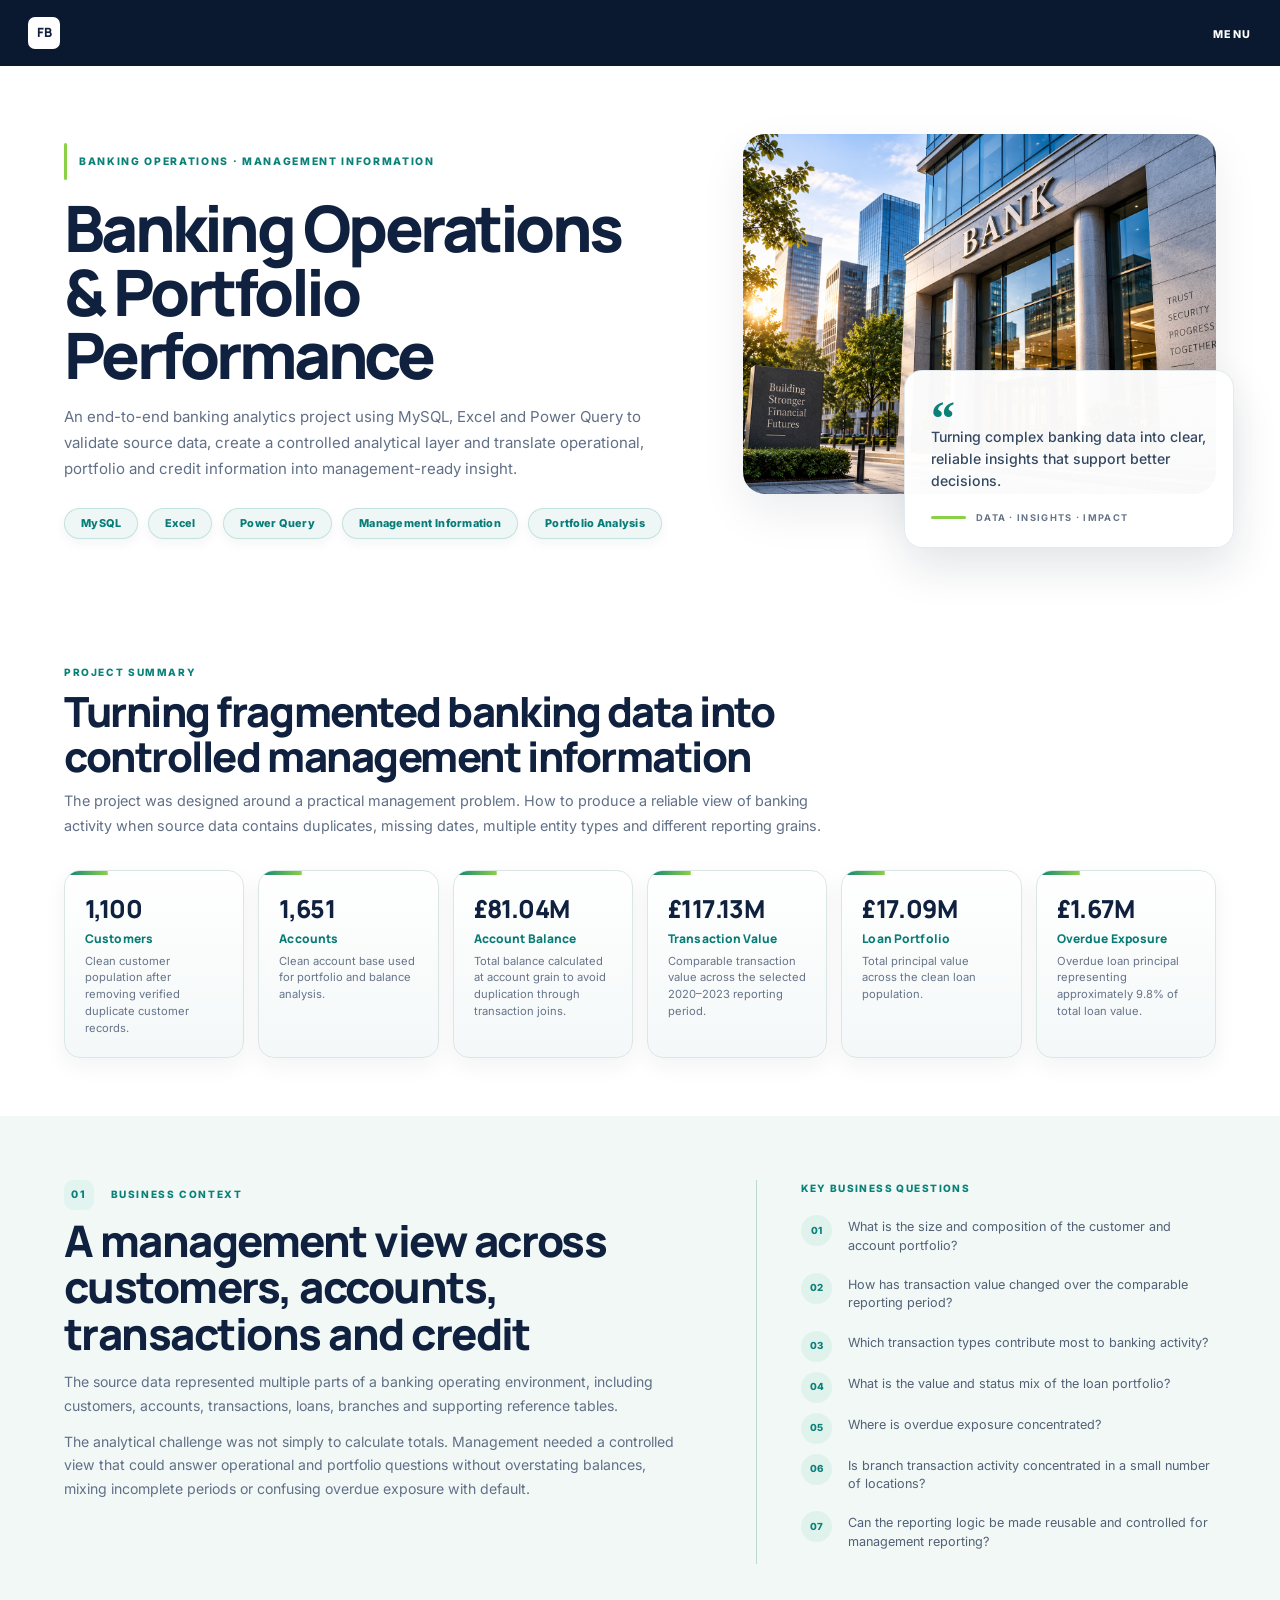
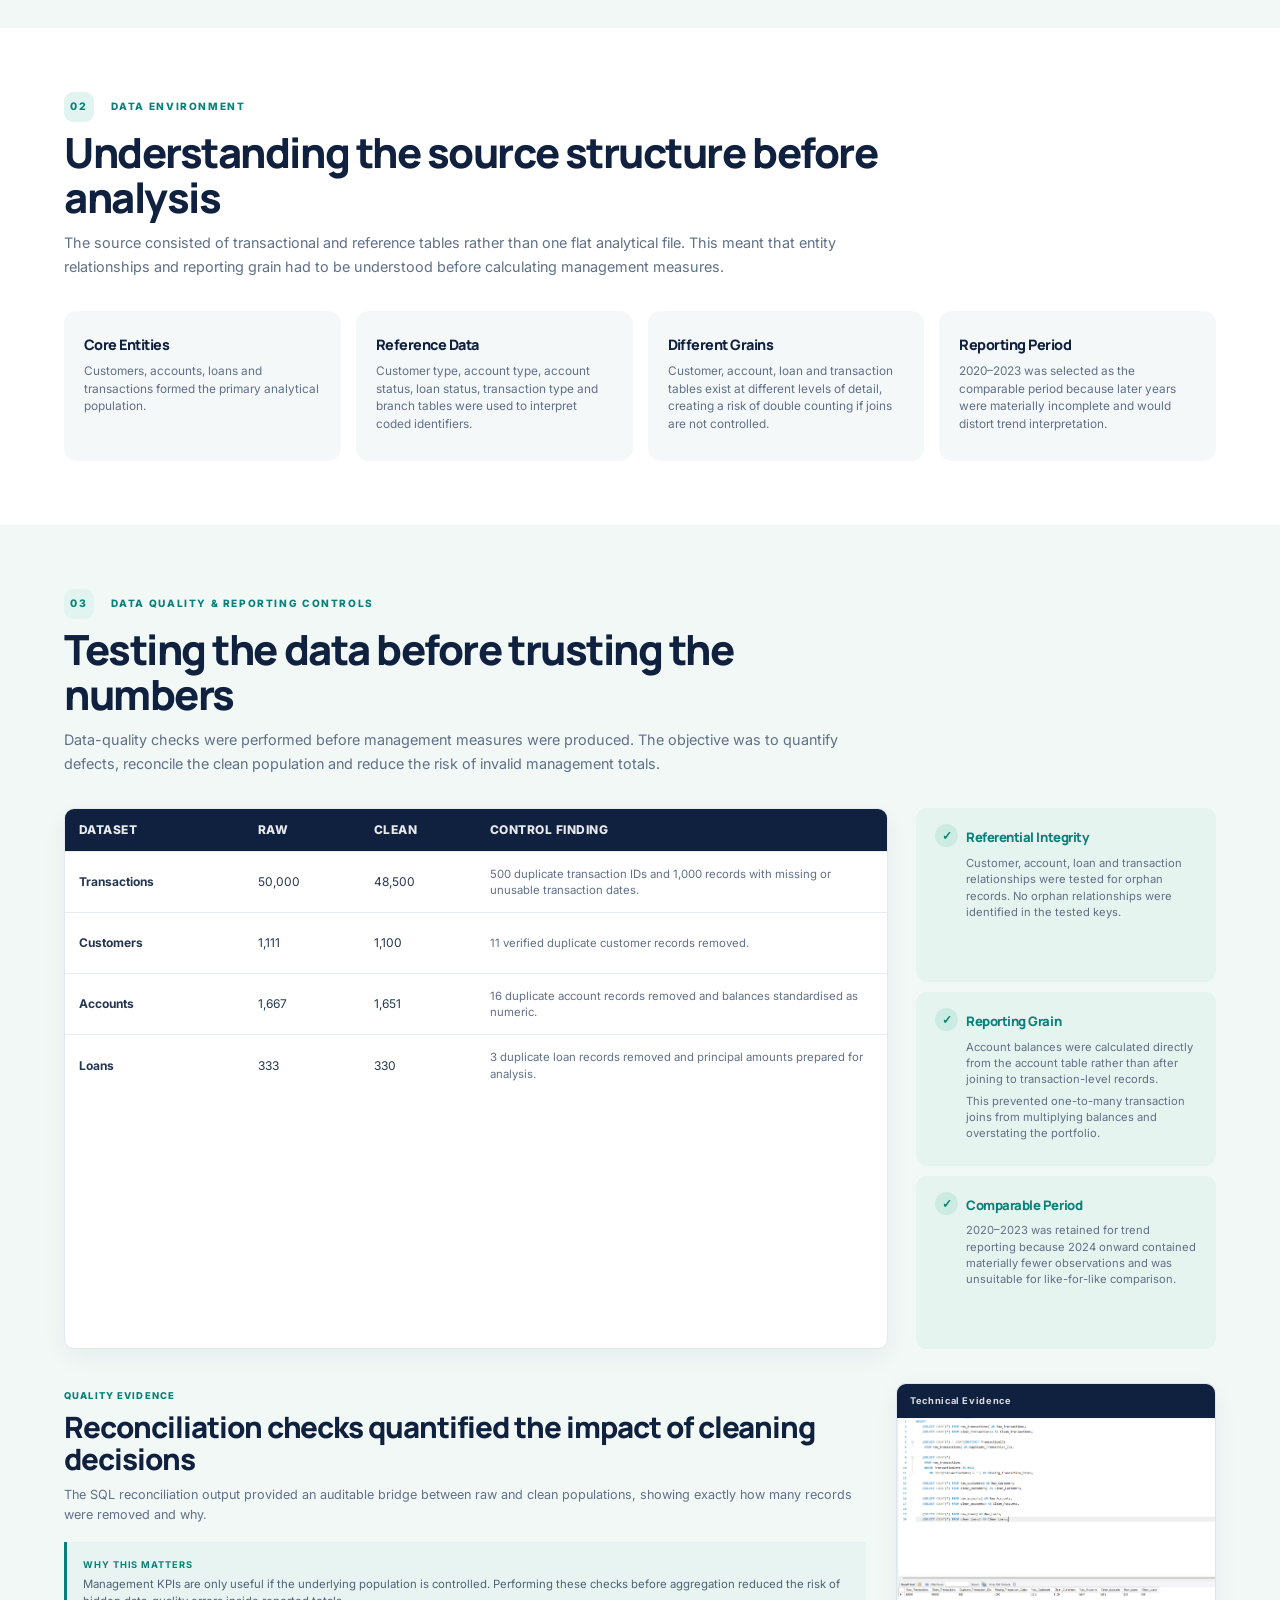
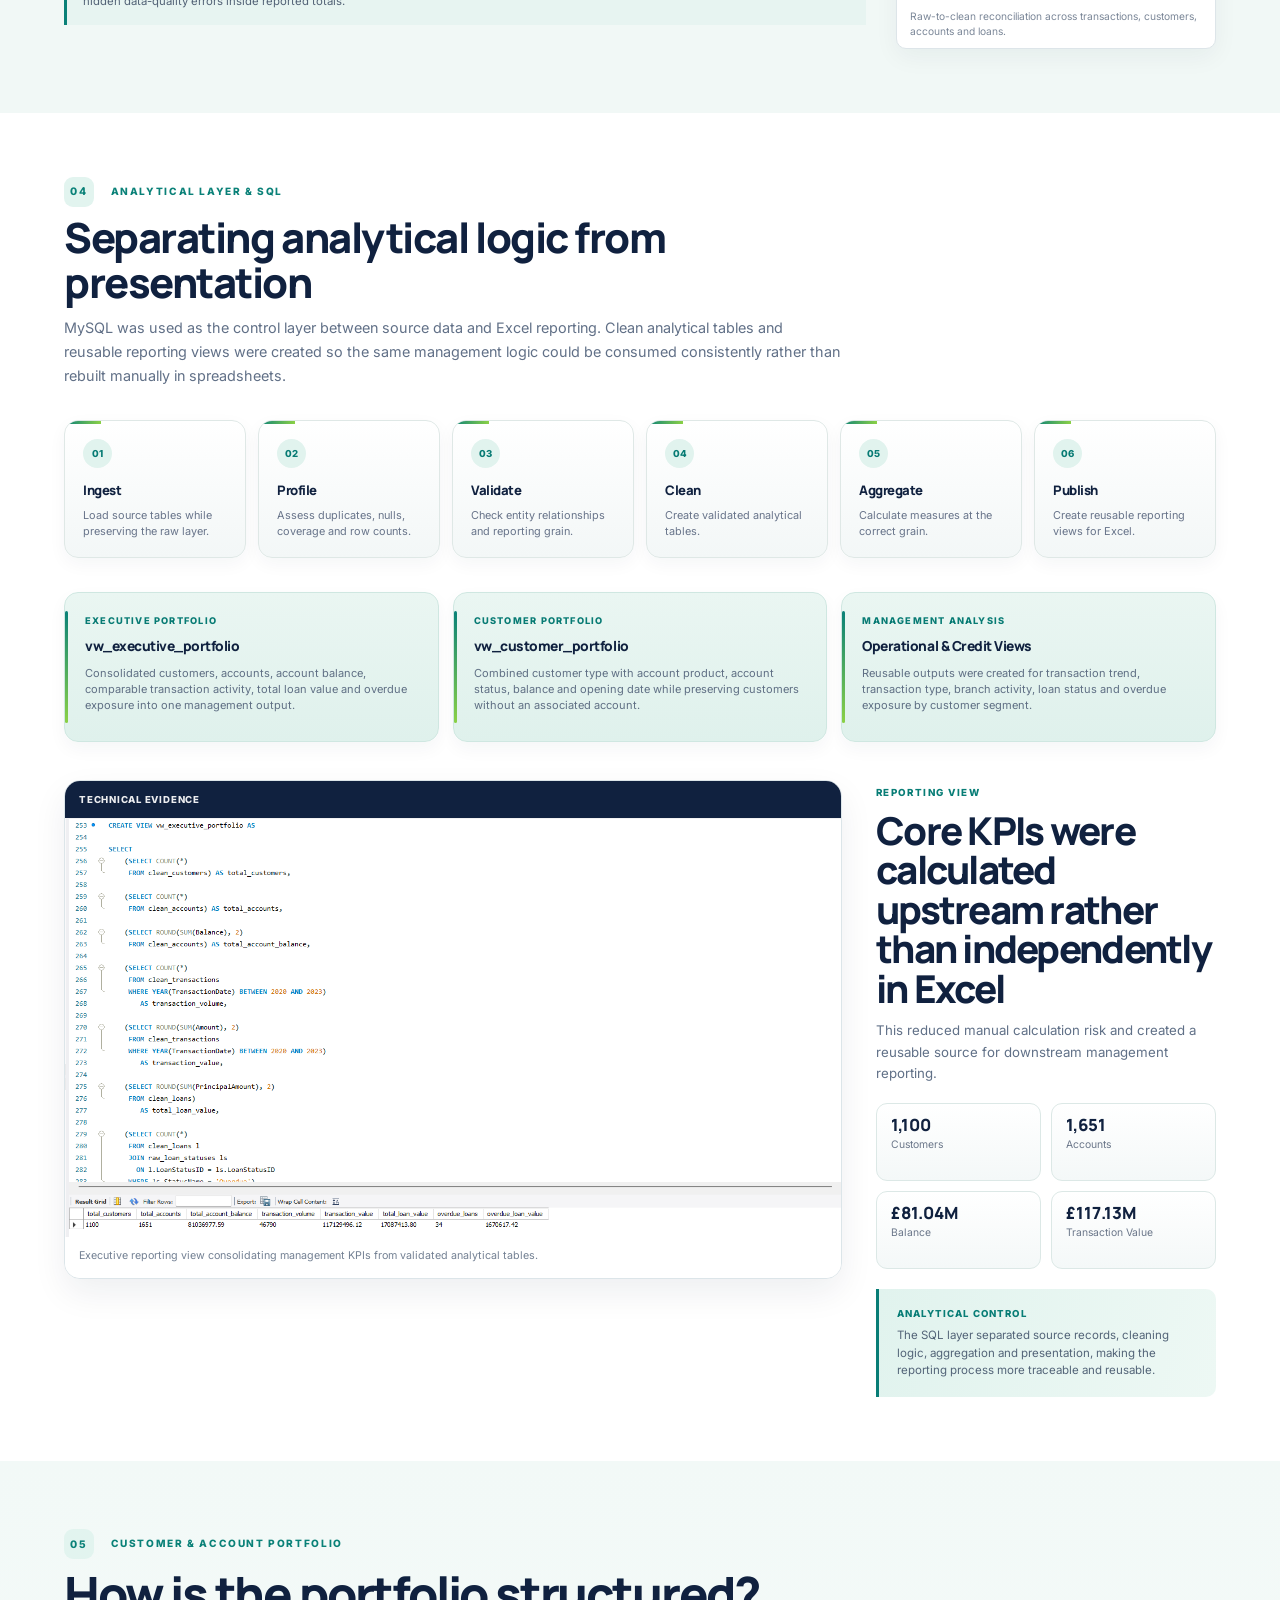
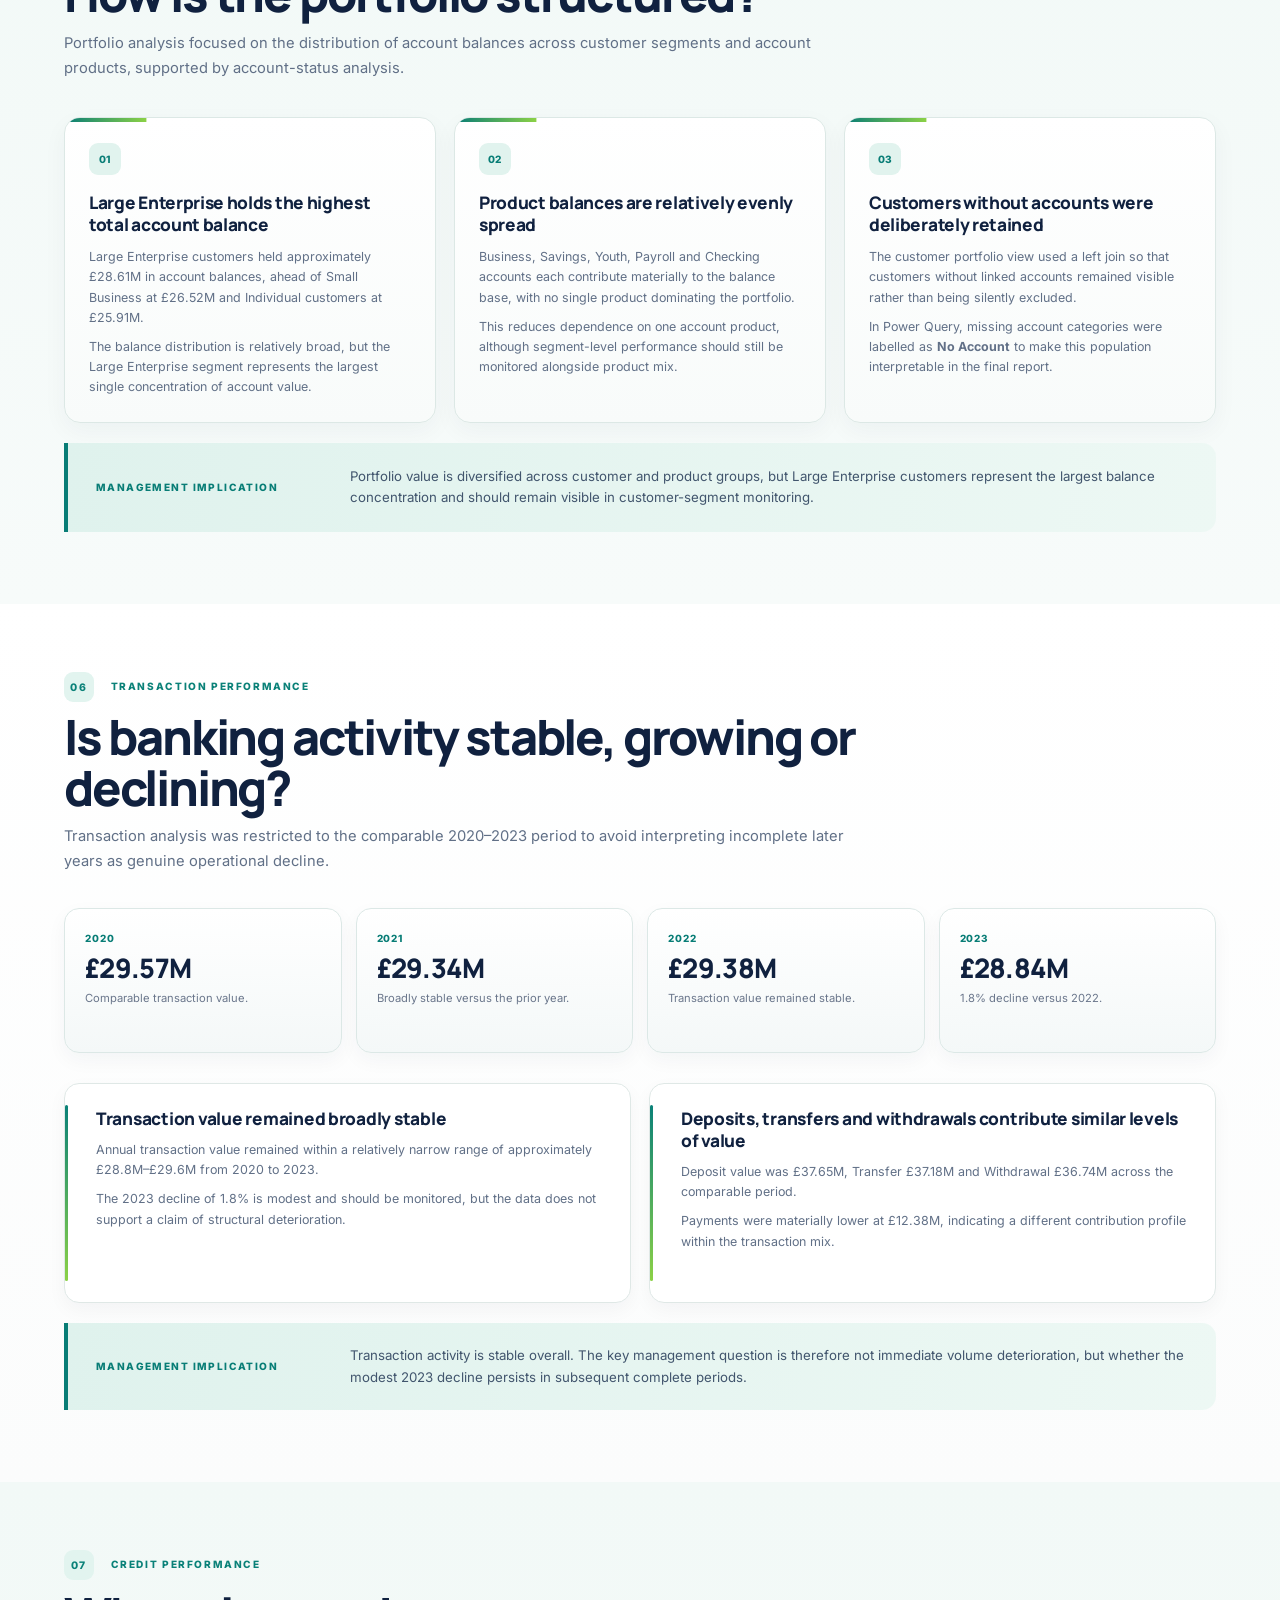
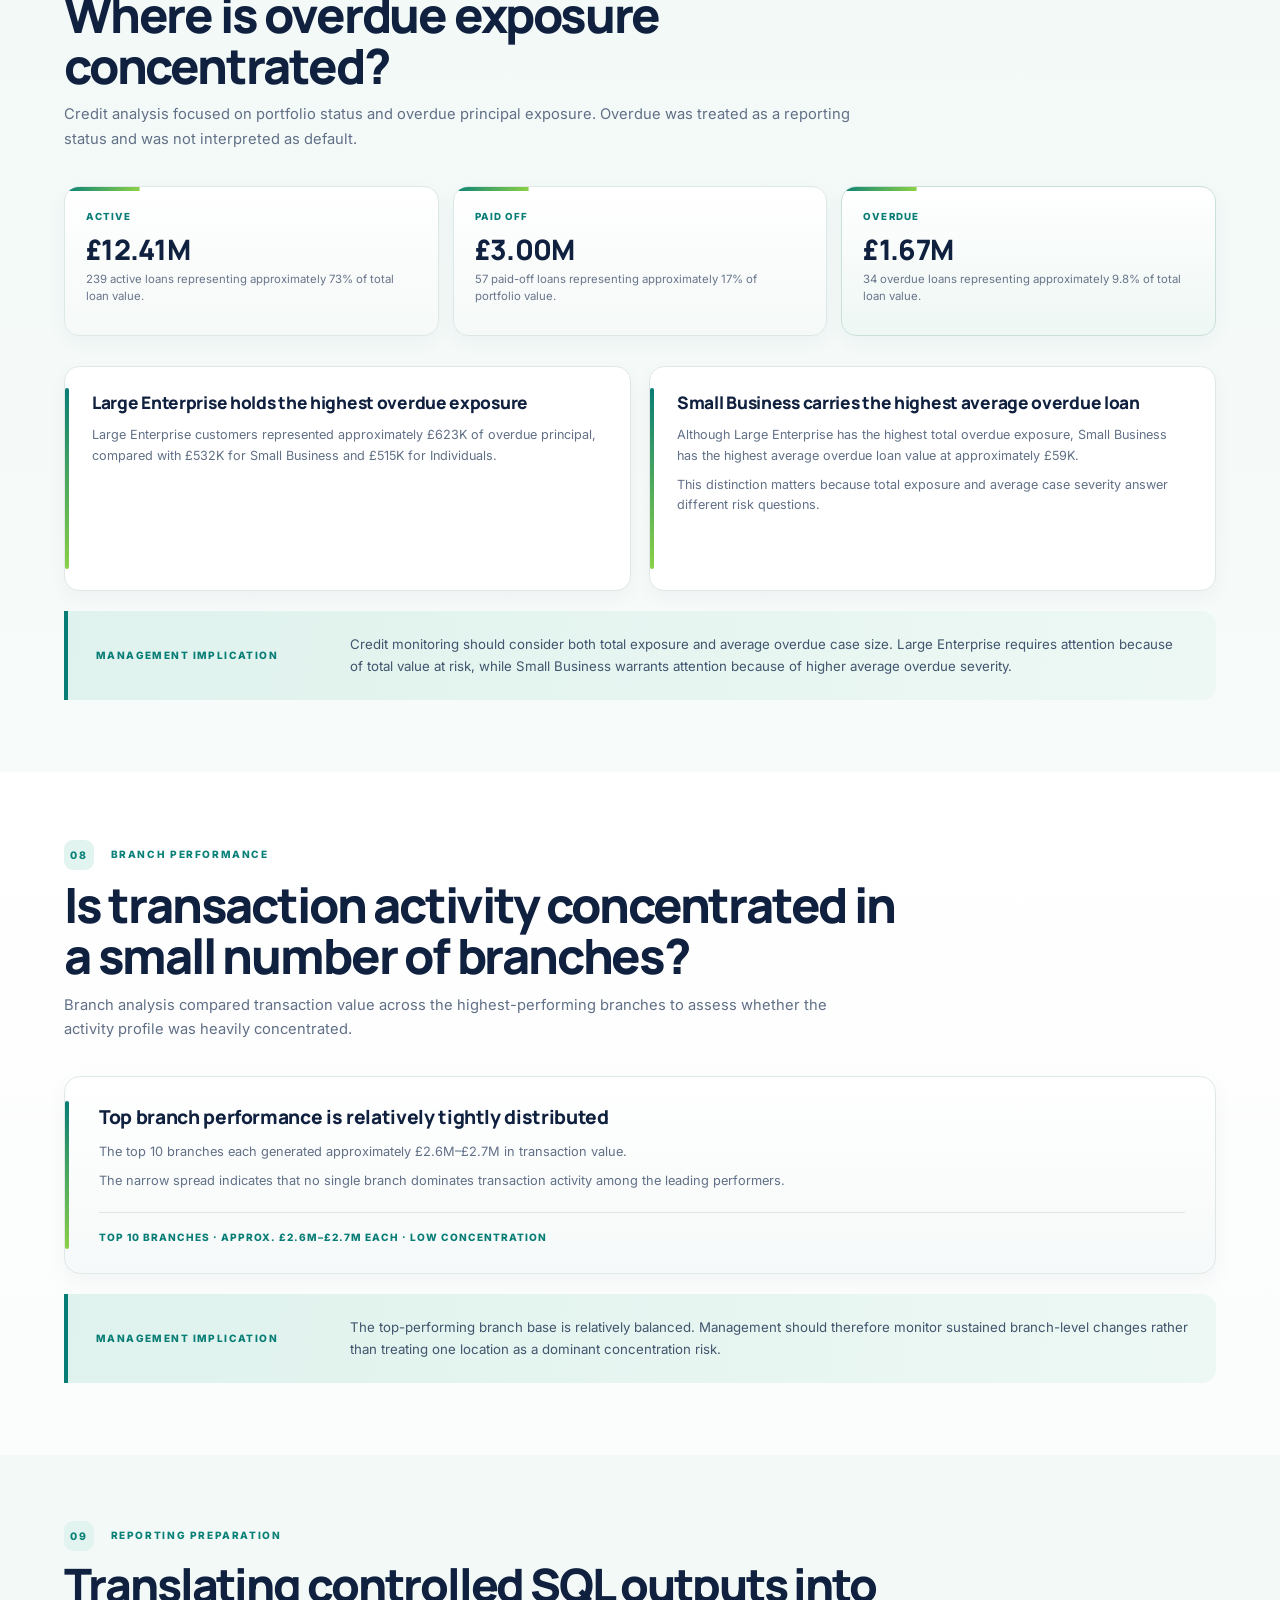
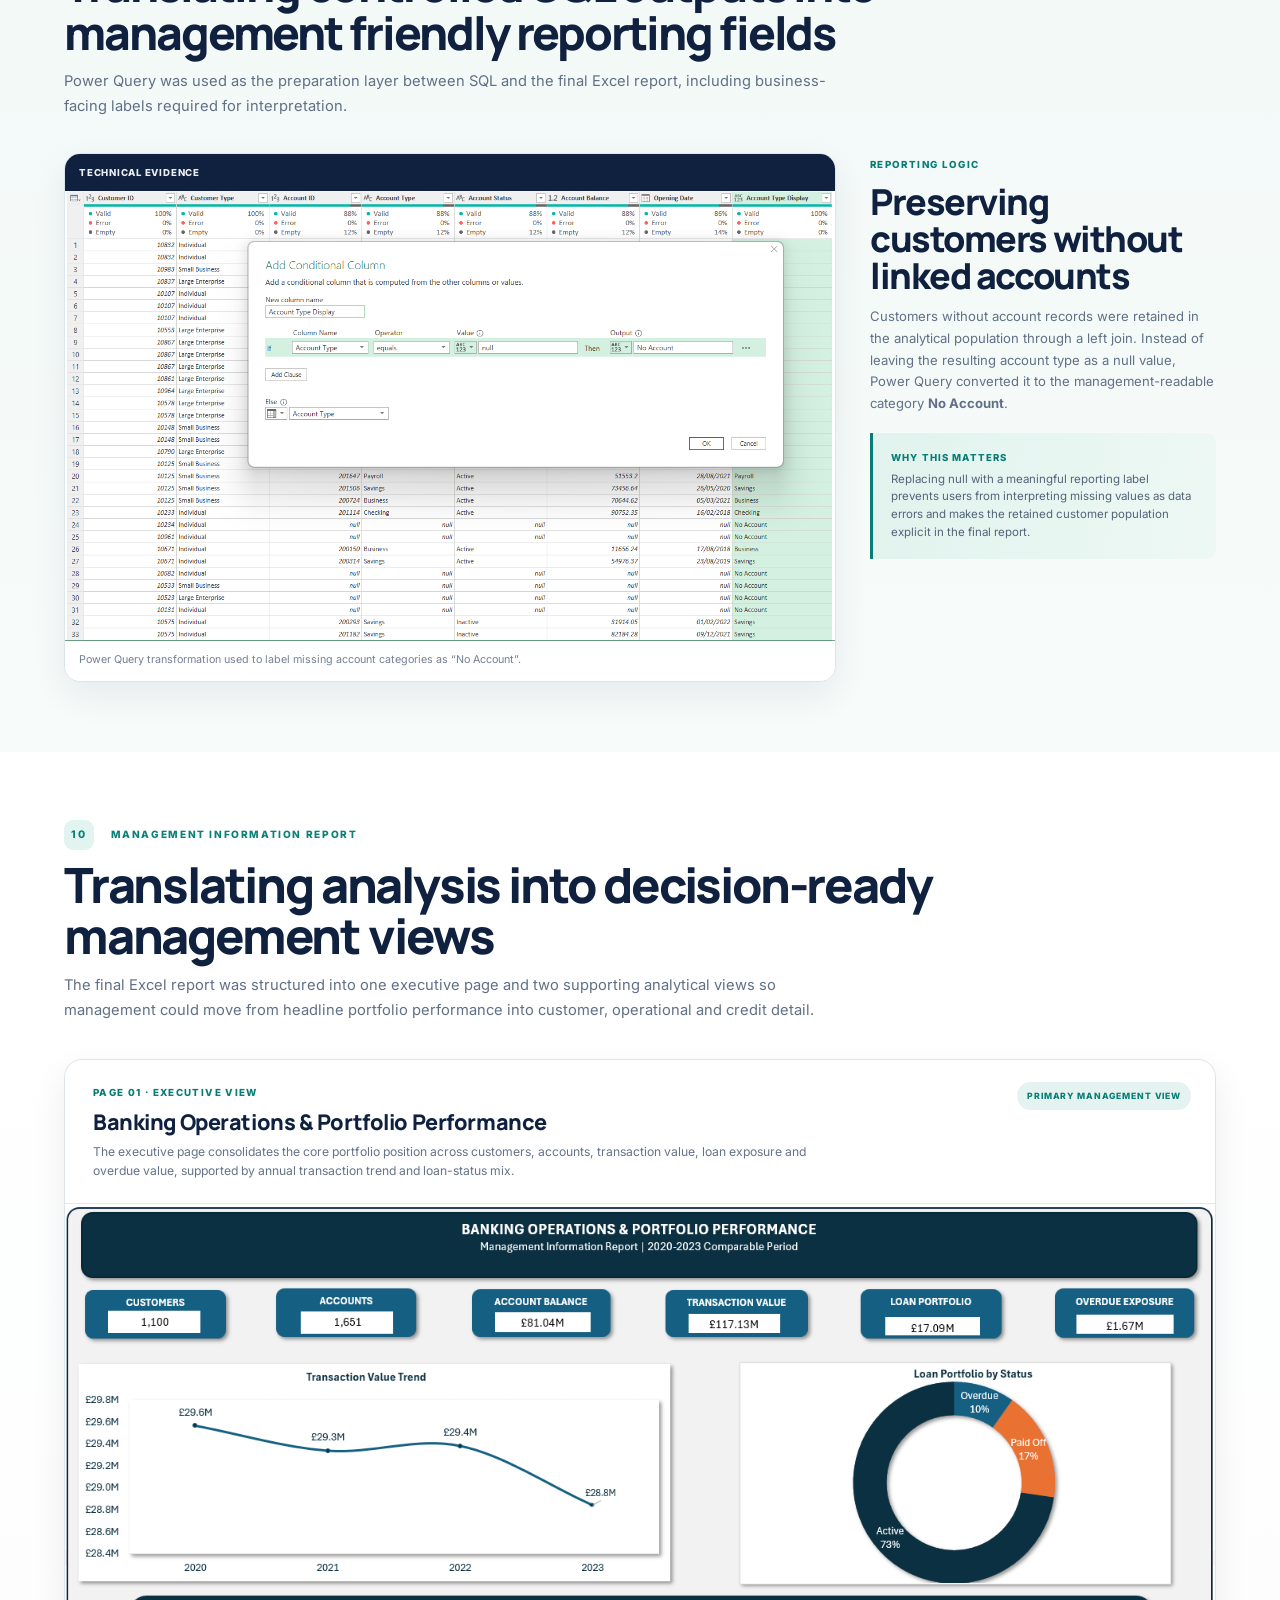
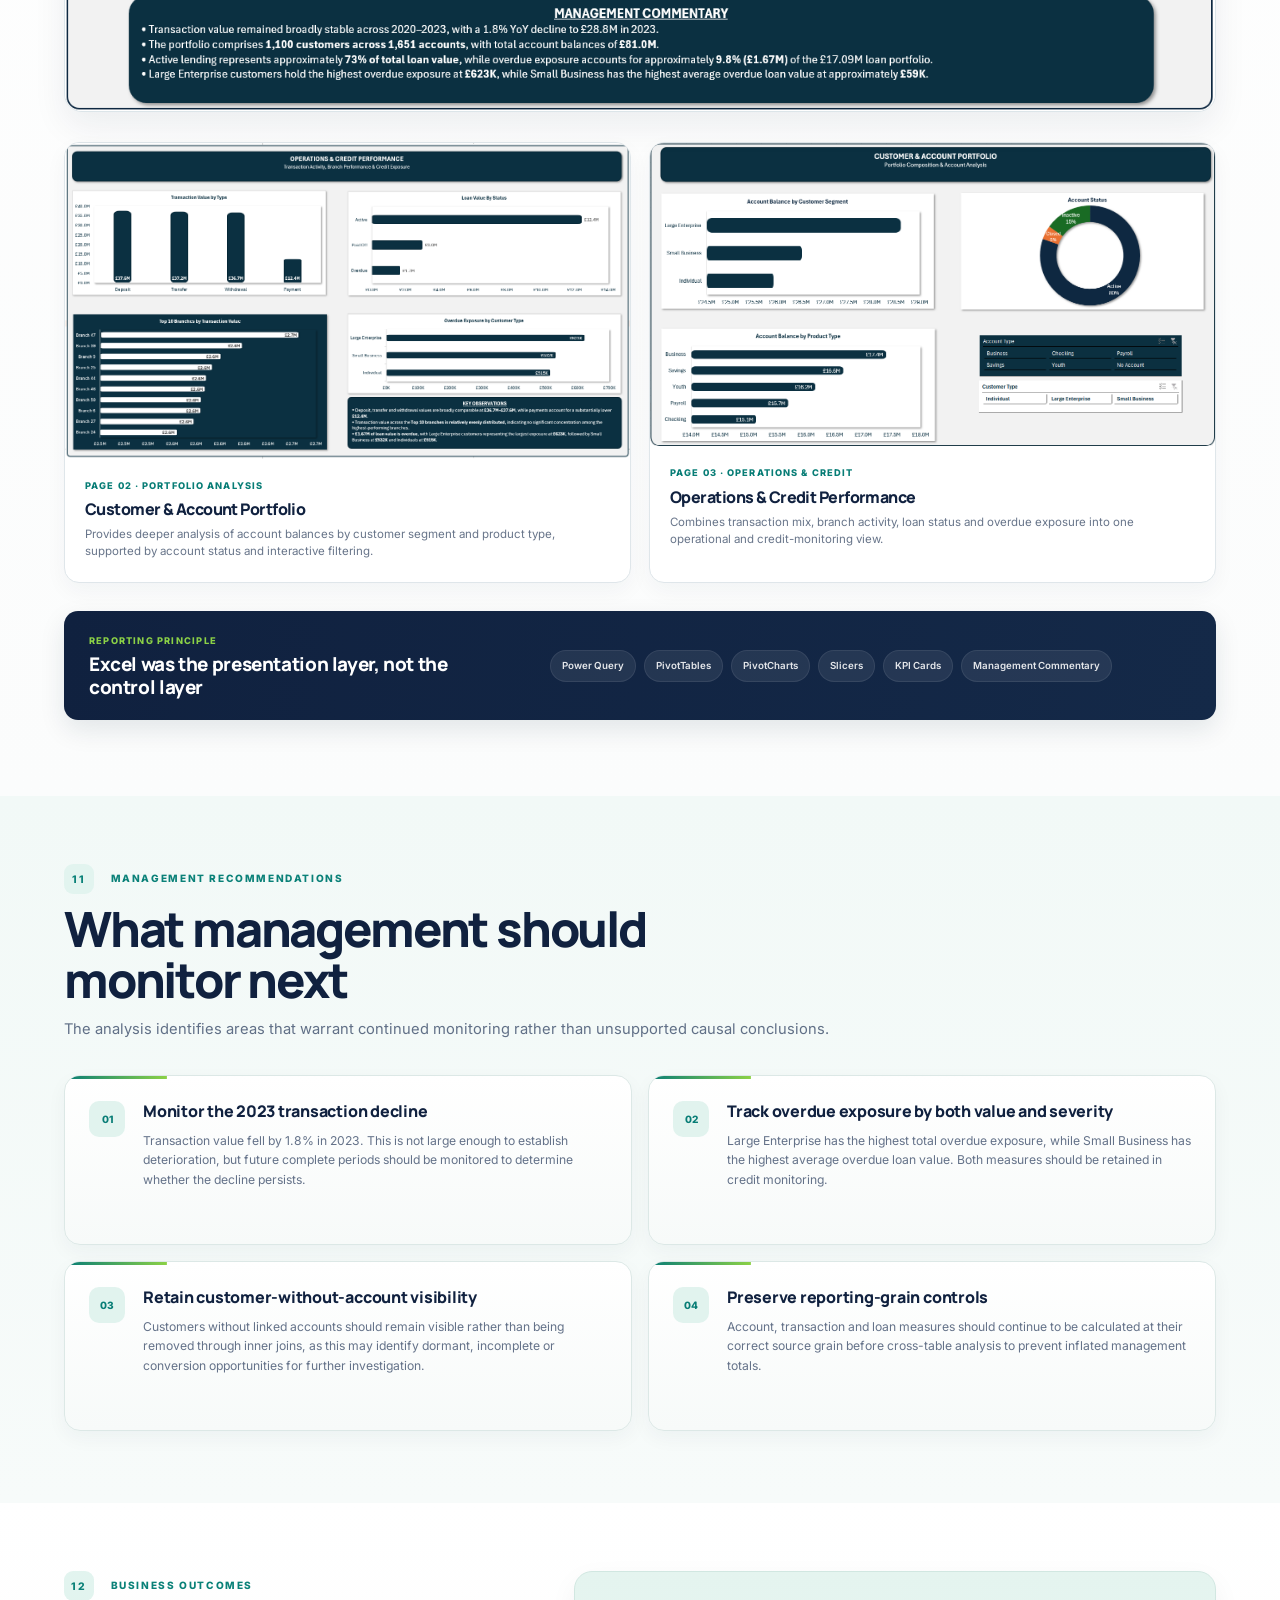
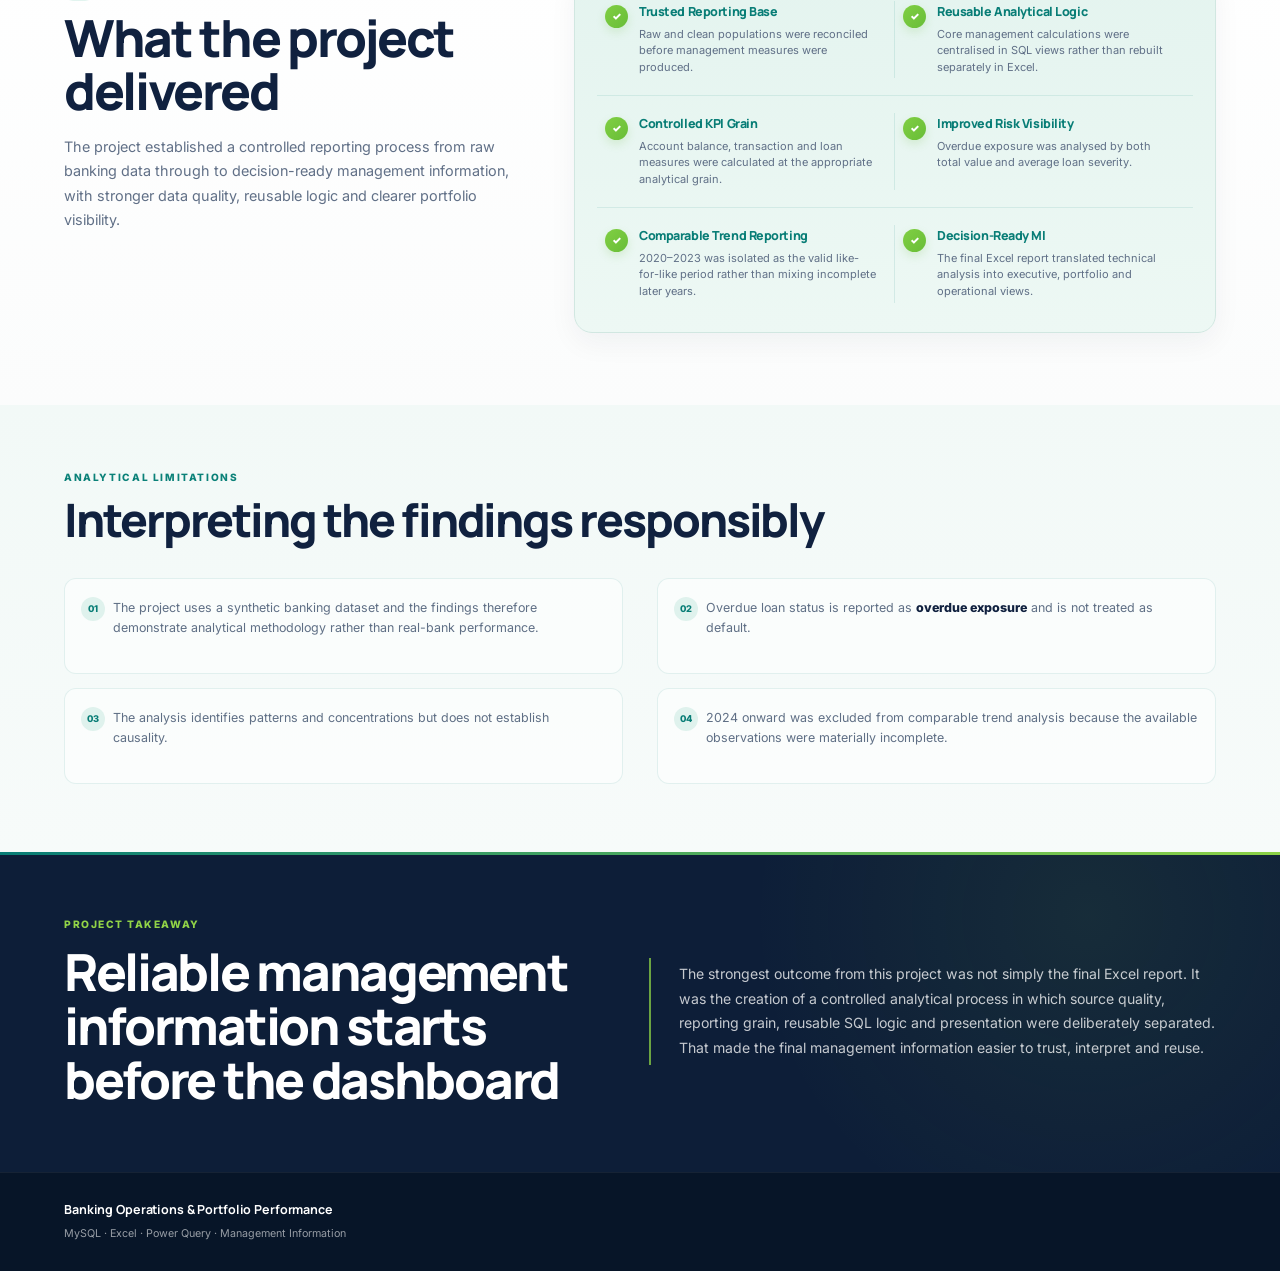
==== banking-operations.html @ 9e244622 "Add completed analytics portfolio website" ====
<!DOCTYPE HTML>
<html>

<head>

    <title>Banking Operations & Portfolio Performance | Fola Balogun</title>

    <meta charset="utf-8" />

    <meta
        name="viewport"
        content="width=device-width, initial-scale=1, user-scalable=no"
    />

    <meta
        name="description"
        content="Banking Operations and Portfolio Performance case study using MySQL, Excel, Power Query and management information reporting."
    />

    <link
        rel="stylesheet"
        href="assets/css/banking.css"
    />

    <noscript>
        <link
            rel="stylesheet"
            href="assets/css/noscript.css"
        />
    </noscript>

</head>


<body class="is-preload banking-page">


    <!-- =========================================================
         HEADER
    ========================================================== -->

    <header id="header">

        <a href="index.html" class="logo">
            FB
        </a>

        <nav>
            <a href="#menu">
                Menu
            </a>
        </nav>

    </header>


    <!-- =========================================================
         NAVIGATION
    ========================================================== -->

    <nav id="menu">

        <ul class="links">

            <li>
                <a href="index.html">
                    Home
                </a>
            </li>

            <li>
                <a href="index.html#projects">
                    Projects
                </a>
            </li>

            <li>
                <a href="index.html#about">
                    About
                </a>
            </li>

            <li>
                <a href="index.html#contact">
                    Contact
                </a>
            </li>

        </ul>
<nav id="menu">

    <ul class="links">
        <li><a href="index.html">Home</a></li>
        <li><a href="index.html#projects">Projects</a></li>
        <li><a href="index.html#about">About</a></li>
        <li><a href="index.html#contact">Contact</a></li>
    </ul>

    <!-- PROJECT DOWNLOAD -->
    <div class="banking-menu-download">

        <span>PROJECT FILE</span>

        <a href="Files/banking-operations-mi.xlsx"
           download
           class="banking-download-btn">

            <span class="banking-download-icon">↓</span>

            <span>
                <strong>Download Excel Report</strong>
                <small>Management Information Workbook · XLSX</small>
            </span>

        </a>

    </div>

</nav>
    </nav>


    <!-- =========================================================
         WRAPPER
    ========================================================== -->

    <div id="wrapper">


        <!-- =====================================================
             HERO
        ====================================================== -->

        <section class="banking-hero">

            <div class="inner">

                <div class="banking-hero-grid">


                    <div class="banking-hero-copy">

                        <span class="banking-eyebrow">
                            BANKING OPERATIONS · MANAGEMENT INFORMATION
                        </span>

                        <h1>
                            Banking Operations &amp;
                            Portfolio Performance
                        </h1>

                        <p class="banking-hero-lead">
                            An end-to-end banking analytics project using MySQL,
                            Excel and Power Query to validate source data,
                            create a controlled analytical layer and translate
                            operational, portfolio and credit information into
                            management-ready insight.
                        </p>


                        <div class="banking-hero-meta">

                            <span>MySQL</span>

                            <span>Excel</span>

                            <span>Power Query</span>

                            <span>Management Information</span>

                            <span>Portfolio Analysis</span>

                        </div>

                    </div>


<!-- HERO VISUAL -->
<div class="banking-hero-visual">

    <img
        src="images/banking-hero.png"
        alt="Modern banking building representing the Banking Operations and Portfolio Performance project"
        class="banking-hero-image"
    />

    <div class="banking-hero-quote">
        <span class="banking-quote-mark">“</span>

        <p>
            Turning complex banking data into clear,
            reliable insights that support better decisions.
        </p>

        <span class="banking-quote-signature">
            DATA · INSIGHTS · IMPACT
        </span>
    </div>

</div>

            </div>

        </section>


        <!-- =====================================================
             EXECUTIVE PROJECT SUMMARY
        ====================================================== -->

        <section id="project-summary" class="banking-section">

            <div class="inner">


                <div class="banking-section-heading">

                    <span class="banking-section-label">
                        PROJECT SUMMARY
                    </span>

                    <h2>
                        Turning fragmented banking data into
                        controlled management information
                    </h2>

                    <p>
                        The project was designed around a practical management
                        problem. How to produce a reliable view of banking
                        activity when source data contains duplicates, missing
                        dates, multiple entity types and different reporting
                        grains.
                    </p>

                </div>


                <div class="banking-summary-grid">

                    <article>

                        <span>1,100</span>

                        <h3>Customers</h3>

                        <p>
                            Clean customer population after removing verified
                            duplicate customer records.
                        </p>

                    </article>


                    <article>

                        <span>1,651</span>

                        <h3>Accounts</h3>

                        <p>
                            Clean account base used for portfolio and balance
                            analysis.
                        </p>

                    </article>


                    <article>

                        <span>£81.04M</span>

                        <h3>Account Balance</h3>

                        <p>
                            Total balance calculated at account grain to avoid
                            duplication through transaction joins.
                        </p>

                    </article>


                    <article>

                        <span>£117.13M</span>

                        <h3>Transaction Value</h3>

                        <p>
                            Comparable transaction value across the selected
                            2020–2023 reporting period.
                        </p>

                    </article>


                    <article>

                        <span>£17.09M</span>

                        <h3>Loan Portfolio</h3>

                        <p>
                            Total principal value across the clean loan
                            population.
                        </p>

                    </article>


                    <article>

                        <span>£1.67M</span>

                        <h3>Overdue Exposure</h3>

                        <p>
                            Overdue loan principal representing approximately
                            9.8% of total loan value.
                        </p>

                    </article>

                </div>

            </div>

        </section>


        <!-- =====================================================
             BUSINESS CONTEXT
        ====================================================== -->

        <section id="business-context" class="banking-section banking-section-alt">

            <div class="inner">


                <div class="banking-two-column">


                    <div>

                        <span class="banking-section-label">
                            BUSINESS CONTEXT
                        </span>

                        <h2>
                            A management view across customers,
                            accounts, transactions and credit
                        </h2>

                        <p>
                            The source data represented multiple parts of a
                            banking operating environment, including customers,
                            accounts, transactions, loans, branches and
                            supporting reference tables.
                        </p>

                        <p>
                            The analytical challenge was not simply to calculate
                            totals. Management needed a controlled view that
                            could answer operational and portfolio questions
                            without overstating balances, mixing incomplete
                            periods or confusing overdue exposure with default.
                        </p>

                    </div>


                    <div class="banking-question-panel">

                        <span class="banking-question-label">
                            KEY BUSINESS QUESTIONS
                        </span>

                        <ol>

                            <li>
                                What is the size and composition of the
                                customer and account portfolio?
                            </li>

                            <li>
                                How has transaction value changed over the
                                comparable reporting period?
                            </li>

                            <li>
                                Which transaction types contribute most to
                                banking activity?
                            </li>

                            <li>
                                What is the value and status mix of the loan
                                portfolio?
                            </li>

                            <li>
                                Where is overdue exposure concentrated?
                            </li>

                            <li>
                                Is branch transaction activity concentrated in
                                a small number of locations?
                            </li>

                            <li>
                                Can the reporting logic be made reusable and
                                controlled for management reporting?
                            </li>

                        </ol>

                    </div>

                </div>

            </div>

        </section>


        <!-- =====================================================
             DATA ENVIRONMENT
        ====================================================== -->

        <section id="data-environment" class="banking-section">

            <div class="inner">


                <div class="banking-section-heading">

                    <span class="banking-section-label">
                        DATA ENVIRONMENT
                    </span>

                    <h2>
                        Understanding the source structure before analysis
                    </h2>

                    <p>
                        The source consisted of transactional and reference
                        tables rather than one flat analytical file. This meant
                        that entity relationships and reporting grain had to be
                        understood before calculating management measures.
                    </p>

                </div>


                <div class="banking-data-grid">

                    <article>

                        <h3>Core Entities</h3>

                        <p>
                            Customers, accounts, loans and transactions formed
                            the primary analytical population.
                        </p>

                    </article>


                    <article>

                        <h3>Reference Data</h3>

                        <p>
                            Customer type, account type, account status, loan
                            status, transaction type and branch tables were
                            used to interpret coded identifiers.
                        </p>

                    </article>


                    <article>

                        <h3>Different Grains</h3>

                        <p>
                            Customer, account, loan and transaction tables exist
                            at different levels of detail, creating a risk of
                            double counting if joins are not controlled.
                        </p>

                    </article>


                    <article>

                        <h3>Reporting Period</h3>

                        <p>
                            2020–2023 was selected as the comparable period
                            because later years were materially incomplete and
                            would distort trend interpretation.
                        </p>

                    </article>

                </div>

            </div>

        </section>


        <!-- =====================================================
             DATA QUALITY & REPORTING CONTROLS
        ====================================================== -->

        <section id="data-reliability" class="banking-section banking-section-alt">

            <div class="inner">


                <div class="banking-section-heading">

                    <span class="banking-section-label">
                        DATA QUALITY &amp; REPORTING CONTROLS
                    </span>

                    <h2>
                        Testing the data before trusting the numbers
                    </h2>

                    <p>
                        Data-quality checks were performed before management
                        measures were produced. The objective was to quantify
                        defects, reconcile the clean population and reduce the
                        risk of invalid management totals.
                    </p>

                </div>


                <div class="banking-reconciliation-layout">


                    <div class="banking-reconciliation-table">

                        <div class="banking-table-row banking-table-head">

                            <span>Dataset</span>

                            <span>Raw</span>

                            <span>Clean</span>

                            <span>Control Finding</span>

                        </div>


                        <div class="banking-table-row">

                            <strong>Transactions</strong>

                            <span>50,000</span>

                            <span>48,500</span>

                            <p>
                                500 duplicate transaction IDs and 1,000 records
                                with missing or unusable transaction dates.
                            </p>

                        </div>


                        <div class="banking-table-row">

                            <strong>Customers</strong>

                            <span>1,111</span>

                            <span>1,100</span>

                            <p>
                                11 verified duplicate customer records removed.
                            </p>

                        </div>


                        <div class="banking-table-row">

                            <strong>Accounts</strong>

                            <span>1,667</span>

                            <span>1,651</span>

                            <p>
                                16 duplicate account records removed and
                                balances standardised as numeric.
                            </p>

                        </div>


                        <div class="banking-table-row">

                            <strong>Loans</strong>

                            <span>333</span>

                            <span>330</span>

                            <p>
                                3 duplicate loan records removed and principal
                                amounts prepared for analysis.
                            </p>

                        </div>

                    </div>


                    <div class="banking-control-stack">


                        <article>

                            <span>CONTROL 01</span>

                            <h3>Referential Integrity</h3>

                            <p>
                                Customer, account, loan and transaction
                                relationships were tested for orphan records.
                                No orphan relationships were identified in the
                                tested keys.
                            </p>

                        </article>


                        <article>

                            <span>CONTROL 02</span>

                            <h3>Reporting Grain</h3>

                            <p>
                                Account balances were calculated directly from
                                the account table rather than after joining to
                                transaction-level records.
                            </p>

                            <p>
                                This prevented one-to-many transaction joins
                                from multiplying balances and overstating the
                                portfolio.
                            </p>

                        </article>


                        <article>

                            <span>CONTROL 03</span>

                            <h3>Comparable Period</h3>

                            <p>
                                2020–2023 was retained for trend reporting
                                because 2024 onward contained materially fewer
                                observations and was unsuitable for like-for-like
                                comparison.
                            </p>

                        </article>

                    </div>

                </div>


                <div class="banking-evidence-grid">


                    <div class="banking-evidence-copy">

                        <span class="banking-evidence-label">
                            QUALITY EVIDENCE
                        </span>

                        <h3>
                            Reconciliation checks quantified the impact of
                            cleaning decisions
                        </h3>

                        <p>
                            The SQL reconciliation output provided an auditable
                            bridge between raw and clean populations, showing
                            exactly how many records were removed and why.
                        </p>

                        <div class="banking-finding-callout">

                            <strong>Why this matters</strong>

                            <p>
                                Management KPIs are only useful if the
                                underlying population is controlled. Performing
                                these checks before aggregation reduced the risk
                                of hidden data-quality errors inside reported
                                totals.
                            </p>

                        </div>

                    </div>


                    <figure class="banking-evidence-figure">

                        <img
                            src="images/banking-sql-quality.png"
                            alt="MySQL data quality reconciliation showing raw and clean record counts"
                        />

                        <figcaption>
                            Raw-to-clean reconciliation across transactions,
                            customers, accounts and loans.
                        </figcaption>

                    </figure>

                </div>

            </div>

        </section>


        <!-- =====================================================
             SQL ANALYTICAL LAYER
        ====================================================== -->

        <section id="sql-controls" class="banking-section">

            <div class="inner">


                <div class="banking-section-heading">

                    <span class="banking-section-label">
                        ANALYTICAL LAYER &amp; SQL
                    </span>

                    <h2>
                        Separating analytical logic from presentation
                    </h2>

                    <p>
                        MySQL was used as the control layer between source data
                        and Excel reporting. Clean analytical tables and
                        reusable reporting views were created so the same
                        management logic could be consumed consistently rather
                        than rebuilt manually in spreadsheets.
                    </p>

                </div>


                <div class="banking-process-strip">

                    <article>
                        <span>01</span>
                        <h3>Ingest</h3>
                        <p>Load source tables while preserving the raw layer.</p>
                    </article>

                    <article>
                        <span>02</span>
                        <h3>Profile</h3>
                        <p>Assess duplicates, nulls, coverage and row counts.</p>
                    </article>

                    <article>
                        <span>03</span>
                        <h3>Validate</h3>
                        <p>Check entity relationships and reporting grain.</p>
                    </article>

                    <article>
                        <span>04</span>
                        <h3>Clean</h3>
                        <p>Create validated analytical tables.</p>
                    </article>

                    <article>
                        <span>05</span>
                        <h3>Aggregate</h3>
                        <p>Calculate measures at the correct grain.</p>
                    </article>

                    <article>
                        <span>06</span>
                        <h3>Publish</h3>
                        <p>Create reusable reporting views for Excel.</p>
                    </article>

                </div>


                <div class="banking-view-grid">


                    <article>

                        <span>EXECUTIVE PORTFOLIO</span>

                        <h3>vw_executive_portfolio</h3>

                        <p>
                            Consolidated customers, accounts, account balance,
                            comparable transaction activity, total loan value
                            and overdue exposure into one management output.
                        </p>

                    </article>


                    <article>

                        <span>CUSTOMER PORTFOLIO</span>

                        <h3>vw_customer_portfolio</h3>

                        <p>
                            Combined customer type with account product,
                            account status, balance and opening date while
                            preserving customers without an associated account.
                        </p>

                    </article>


                    <article>

                        <span>MANAGEMENT ANALYSIS</span>

                        <h3>Operational &amp; Credit Views</h3>

                        <p>
                            Reusable outputs were created for transaction trend,
                            transaction type, branch activity, loan status and
                            overdue exposure by customer segment.
                        </p>

                    </article>

                </div>


                <div class="banking-evidence-grid banking-evidence-grid-reverse">


                    <figure class="banking-evidence-figure">

                        <img
                            src="images/banking-sql-reporting-view.png"
                            alt="MySQL executive portfolio reporting view and result set"
                        />

                        <figcaption>
                            Executive reporting view consolidating management
                            KPIs from validated analytical tables.
                        </figcaption>

                    </figure>


                    <div class="banking-evidence-copy">

                        <span class="banking-evidence-label">
                            REPORTING VIEW
                        </span>

                        <h3>
                            Core KPIs were calculated upstream rather than
                            independently in Excel
                        </h3>

                        <p>
                            This reduced manual calculation risk and created a
                            reusable source for downstream management reporting.
                        </p>


                        <div class="banking-mini-metrics">

                            <div>
                                <strong>1,100</strong>
                                <span>Customers</span>
                            </div>

                            <div>
                                <strong>1,651</strong>
                                <span>Accounts</span>
                            </div>

                            <div>
                                <strong>£81.04M</strong>
                                <span>Balance</span>
                            </div>

                            <div>
                                <strong>£117.13M</strong>
                                <span>Transaction Value</span>
                            </div>

                        </div>


                        <div class="banking-finding-callout">

                            <strong>Analytical control</strong>

                            <p>
                                The SQL layer separated source records,
                                cleaning logic, aggregation and presentation,
                                making the reporting process more traceable and
                                reusable.
                            </p>

                        </div>

                    </div>

                </div>

            </div>

        </section>


        <!-- =====================================================
             CUSTOMER & ACCOUNT PORTFOLIO
        ====================================================== -->

        <section id="portfolio-analysis" class="banking-section banking-section-alt">

            <div class="inner">


                <div class="banking-section-heading">

                    <span class="banking-section-label">
                        CUSTOMER &amp; ACCOUNT PORTFOLIO
                    </span>

                    <h2>
                        How is the portfolio structured?
                    </h2>

                    <p>
                        Portfolio analysis focused on the distribution of
                        account balances across customer segments and account
                        products, supported by account-status analysis.
                    </p>

                </div>


                <div class="banking-analysis-layout">


                    <div class="banking-analysis-primary">

                        <article>

                            <span class="banking-analysis-index">
                                01
                            </span>

                            <h3>
                                Large Enterprise holds the highest total
                                account balance
                            </h3>

                            <p>
                                Large Enterprise customers held approximately
                                £28.61M in account balances, ahead of Small
                                Business at £26.52M and Individual customers at
                                £25.91M.
                            </p>

                            <p>
                                The balance distribution is relatively broad,
                                but the Large Enterprise segment represents the
                                largest single concentration of account value.
                            </p>

                        </article>


                        <article>

                            <span class="banking-analysis-index">
                                02
                            </span>

                            <h3>
                                Product balances are relatively evenly spread
                            </h3>

                            <p>
                                Business, Savings, Youth, Payroll and Checking
                                accounts each contribute materially to the
                                balance base, with no single product dominating
                                the portfolio.
                            </p>

                            <p>
                                This reduces dependence on one account product,
                                although segment-level performance should still
                                be monitored alongside product mix.
                            </p>

                        </article>


                        <article>

                            <span class="banking-analysis-index">
                                03
                            </span>

                            <h3>
                                Customers without accounts were deliberately
                                retained
                            </h3>

                            <p>
                                The customer portfolio view used a left join so
                                that customers without linked accounts remained
                                visible rather than being silently excluded.
                            </p>

                            <p>
                                In Power Query, missing account categories were
                                labelled as <strong>No Account</strong> to make
                                this population interpretable in the final
                                report.
                            </p>

                        </article>

                    </div>


                    <aside class="banking-management-implication">

                        <span>
                            MANAGEMENT IMPLICATION
                        </span>

                        <p>
                            Portfolio value is diversified across customer and
                            product groups, but Large Enterprise customers
                            represent the largest balance concentration and
                            should remain visible in customer-segment
                            monitoring.
                        </p>

                    </aside>

                </div>

            </div>

        </section>


        <!-- =====================================================
             TRANSACTION ANALYSIS
        ====================================================== -->

        <section id="transaction-analysis" class="banking-section">

            <div class="inner">


                <div class="banking-section-heading">

                    <span class="banking-section-label">
                        TRANSACTION PERFORMANCE
                    </span>

                    <h2>
                        Is banking activity stable, growing or declining?
                    </h2>

                    <p>
                        Transaction analysis was restricted to the comparable
                        2020–2023 period to avoid interpreting incomplete later
                        years as genuine operational decline.
                    </p>

                </div>


                <div class="banking-highlight-grid">

                    <article>

                        <span>2020</span>

                        <strong>£29.57M</strong>

                        <p>
                            Comparable transaction value.
                        </p>

                    </article>


                    <article>

                        <span>2021</span>

                        <strong>£29.34M</strong>

                        <p>
                            Broadly stable versus the prior year.
                        </p>

                    </article>


                    <article>

                        <span>2022</span>

                        <strong>£29.38M</strong>

                        <p>
                            Transaction value remained stable.
                        </p>

                    </article>


                    <article>

                        <span>2023</span>

                        <strong>£28.84M</strong>

                        <p>
                            1.8% decline versus 2022.
                        </p>

                    </article>

                </div>


                <div class="banking-analysis-layout">


                    <div class="banking-analysis-primary">

                        <article>

                            <h3>
                                Transaction value remained broadly stable
                            </h3>

                            <p>
                                Annual transaction value remained within a
                                relatively narrow range of approximately
                                £28.8M–£29.6M from 2020 to 2023.
                            </p>

                            <p>
                                The 2023 decline of 1.8% is modest and should be
                                monitored, but the data does not support a claim
                                of structural deterioration.
                            </p>

                        </article>


                        <article>

                            <h3>
                                Deposits, transfers and withdrawals contribute
                                similar levels of value
                            </h3>

                            <p>
                                Deposit value was £37.65M, Transfer £37.18M and
                                Withdrawal £36.74M across the comparable
                                period.
                            </p>

                            <p>
                                Payments were materially lower at £12.38M,
                                indicating a different contribution profile
                                within the transaction mix.
                            </p>

                        </article>

                    </div>


                    <aside class="banking-management-implication">

                        <span>
                            MANAGEMENT IMPLICATION
                        </span>

                        <p>
                            Transaction activity is stable overall. The key
                            management question is therefore not immediate
                            volume deterioration, but whether the modest 2023
                            decline persists in subsequent complete periods.
                        </p>

                    </aside>

                </div>

            </div>

        </section>


        <!-- =====================================================
             CREDIT ANALYSIS
        ====================================================== -->

        <section id="credit-analysis" class="banking-section banking-section-alt">

            <div class="inner">


                <div class="banking-section-heading">

                    <span class="banking-section-label">
                        CREDIT PERFORMANCE
                    </span>

                    <h2>
                        Where is overdue exposure concentrated?
                    </h2>

                    <p>
                        Credit analysis focused on portfolio status and overdue
                        principal exposure. Overdue was treated as a reporting
                        status and was not interpreted as default.
                    </p>

                </div>


                <div class="banking-credit-grid">


                    <article>

                        <span>ACTIVE</span>

                        <strong>£12.41M</strong>

                        <p>
                            239 active loans representing approximately 73% of
                            total loan value.
                        </p>

                    </article>


                    <article>

                        <span>PAID OFF</span>

                        <strong>£3.00M</strong>

                        <p>
                            57 paid-off loans representing approximately 17% of
                            portfolio value.
                        </p>

                    </article>


                    <article>

                        <span>OVERDUE</span>

                        <strong>£1.67M</strong>

                        <p>
                            34 overdue loans representing approximately 9.8% of
                            total loan value.
                        </p>

                    </article>

                </div>


                <div class="banking-analysis-layout">


                    <div class="banking-analysis-primary">

                        <article>

                            <h3>
                                Large Enterprise holds the highest overdue
                                exposure
                            </h3>

                            <p>
                                Large Enterprise customers represented
                                approximately £623K of overdue principal,
                                compared with £532K for Small Business and
                                £515K for Individuals.
                            </p>

                        </article>


                        <article>

                            <h3>
                                Small Business carries the highest average
                                overdue loan
                            </h3>

                            <p>
                                Although Large Enterprise has the highest total
                                overdue exposure, Small Business has the highest
                                average overdue loan value at approximately
                                £59K.
                            </p>

                            <p>
                                This distinction matters because total exposure
                                and average case severity answer different risk
                                questions.
                            </p>

                        </article>

                    </div>


                    <aside class="banking-management-implication">

                        <span>
                            MANAGEMENT IMPLICATION
                        </span>

                        <p>
                            Credit monitoring should consider both total
                            exposure and average overdue case size. Large
                            Enterprise requires attention because of total value
                            at risk, while Small Business warrants attention
                            because of higher average overdue severity.
                        </p>

                    </aside>

                </div>

            </div>

        </section>


        <!-- =====================================================
             BRANCH ANALYSIS
        ====================================================== -->

        <section id="branch-analysis" class="banking-section">

            <div class="inner">


                <div class="banking-section-heading">

                    <span class="banking-section-label">
                        BRANCH PERFORMANCE
                    </span>

                    <h2>
                        Is transaction activity concentrated in a small
                        number of branches?
                    </h2>

                    <p>
                        Branch analysis compared transaction value across the
                        highest-performing branches to assess whether the
                        activity profile was heavily concentrated.
                    </p>

                </div>


                <div class="banking-analysis-layout">


                    <div class="banking-analysis-primary">

                        <article>

                            <h3>
                                Top branch performance is relatively tightly
                                distributed
                            </h3>

                            <p>
                                The top 10 branches each generated approximately
                                £2.6M–£2.7M in transaction value.
                            </p>

                            <p>
                                The narrow spread indicates that no single
                                branch dominates transaction activity among the
                                leading performers.
                            </p>

                        </article>

                    </div>


                    <aside class="banking-management-implication">

                        <span>
                            MANAGEMENT IMPLICATION
                        </span>

                        <p>
                            The top-performing branch base is relatively
                            balanced. Management should therefore monitor
                            sustained branch-level changes rather than treating
                            one location as a dominant concentration risk.
                        </p>

                    </aside>

                </div>

            </div>

        </section>


        <!-- =====================================================
             POWER QUERY / REPORTING PREPARATION
        ====================================================== -->

        <section id="reporting-preparation" class="banking-section banking-section-alt">

            <div class="inner">


                <div class="banking-section-heading">

                    <span class="banking-section-label">
                        REPORTING PREPARATION
                    </span>

                    <h2>
                        Translating controlled SQL outputs into
                        management friendly reporting fields
                    </h2>

                    <p>
                        Power Query was used as the preparation layer between
                        SQL and the final Excel report, including business-facing
                        labels required for interpretation.
                    </p>

                </div>


                <div class="banking-evidence-grid">


                    <figure class="banking-evidence-figure">

                        <img
                            src="images/banking-power-query.png"
                            alt="Power Query transformation creating Account Type Display and No Account category"
                        />

                        <figcaption>
                            Power Query transformation used to label missing
                            account categories as “No Account”.
                        </figcaption>

                    </figure>


                    <div class="banking-evidence-copy">

                        <span class="banking-evidence-label">
                            REPORTING LOGIC
                        </span>

                        <h3>
                            Preserving customers without linked accounts
                        </h3>

                        <p>
                            Customers without account records were retained in
                            the analytical population through a left join.
                            Instead of leaving the resulting account type as a
                            null value, Power Query converted it to the
                            management-readable category <strong>No Account</strong>.
                        </p>

                        <div class="banking-finding-callout">

                            <strong>Why this matters</strong>

                            <p>
                                Replacing null with a meaningful reporting label
                                prevents users from interpreting missing values
                                as data errors and makes the retained customer
                                population explicit in the final report.
                            </p>

                        </div>

                    </div>

                </div>

            </div>

        </section>


        <!-- =====================================================
             MANAGEMENT INFORMATION REPORT
        ====================================================== -->

        <section id="management-report" class="banking-section">

            <div class="inner">


                <div class="banking-section-heading">

                    <span class="banking-section-label">
                        MANAGEMENT INFORMATION REPORT
                    </span>

                    <h2>
                        Translating analysis into decision-ready
                        management views
                    </h2>

                    <p>
                        The final Excel report was structured into one executive
                        page and two supporting analytical views so management
                        could move from headline portfolio performance into
                        customer, operational and credit detail.
                    </p>

                </div>


                <!-- EXECUTIVE VIEW -->

                <div class="banking-report-primary">


                    <div class="banking-report-copy">

                        <span>PAGE 01 · EXECUTIVE VIEW</span>

                        <h3>
                            Banking Operations &amp;
                            Portfolio Performance
                        </h3>

                        <p>
                            The executive page consolidates the core portfolio
                            position across customers, accounts, transaction
                            value, loan exposure and overdue value, supported by
                            annual transaction trend and loan-status mix.
                        </p>

                    </div>


                    <figure>

                        <img
                            src="images/banking-page-1.png"
                            alt="Banking Operations and Portfolio Performance executive management information report"
                        />

                    </figure>

                </div>


                <!-- SUPPORTING VIEWS -->

                <div class="banking-report-supporting">


                    <article>

                        <figure>

                            <img
                                src="images/banking-page-2.png"
                                alt="Customer and Account Portfolio report page"
                            />

                        </figure>

                        <div>

                            <span>PAGE 02 · PORTFOLIO ANALYSIS</span>

                            <h3>
                                Customer &amp; Account Portfolio
                            </h3>

                            <p>
                                Provides deeper analysis of account balances by
                                customer segment and product type, supported by
                                account status and interactive filtering.
                            </p>

                        </div>

                    </article>


                    <article>

                        <figure>

                            <img
                                src="images/banking-page-3.png"
                                alt="Operations and Credit Performance report page"
                            />

                        </figure>

                        <div>

                            <span>PAGE 03 · OPERATIONS &amp; CREDIT</span>

                            <h3>
                                Operations &amp; Credit Performance
                            </h3>

                            <p>
                                Combines transaction mix, branch activity, loan
                                status and overdue exposure into one operational
                                and credit-monitoring view.
                            </p>

                        </div>

                    </article>

                </div>


                <div class="banking-reporting-architecture">

                    <div>

                        <span>REPORTING PRINCIPLE</span>

                        <h3>
                            Excel was the presentation layer,
                            not the control layer
                        </h3>

                    </div>


                    <div class="banking-reporting-components">

                        <span>Power Query</span>

                        <span>PivotTables</span>

                        <span>PivotCharts</span>

                        <span>Slicers</span>

                        <span>KPI Cards</span>

                        <span>Management Commentary</span>

                    </div>

                </div>

            </div>

        </section>


        <!-- =====================================================
             RECOMMENDATIONS
        ====================================================== -->

        <section id="recommendations" class="banking-section banking-section-alt">

            <div class="inner">


                <div class="banking-section-heading">

                    <span class="banking-section-label">
                        MANAGEMENT RECOMMENDATIONS
                    </span>

                    <h2>
                        What management should monitor next
                    </h2>

                    <p>
                        The analysis identifies areas that warrant continued
                        monitoring rather than unsupported causal conclusions.
                    </p>

                </div>


                <div class="banking-recommendation-grid">


                    <article>

                        <span>01</span>

                        <h3>
                            Monitor the 2023 transaction decline
                        </h3>

                        <p>
                            Transaction value fell by 1.8% in 2023. This is not
                            large enough to establish deterioration, but future
                            complete periods should be monitored to determine
                            whether the decline persists.
                        </p>

                    </article>


                    <article>

                        <span>02</span>

                        <h3>
                            Track overdue exposure by both value and severity
                        </h3>

                        <p>
                            Large Enterprise has the highest total overdue
                            exposure, while Small Business has the highest
                            average overdue loan value. Both measures should be
                            retained in credit monitoring.
                        </p>

                    </article>


                    <article>

                        <span>03</span>

                        <h3>
                            Retain customer-without-account visibility
                        </h3>

                        <p>
                            Customers without linked accounts should remain
                            visible rather than being removed through inner
                            joins, as this may identify dormant, incomplete or
                            conversion opportunities for further investigation.
                        </p>

                    </article>


                    <article>

                        <span>04</span>

                        <h3>
                            Preserve reporting-grain controls
                        </h3>

                        <p>
                            Account, transaction and loan measures should
                            continue to be calculated at their correct source
                            grain before cross-table analysis to prevent
                            inflated management totals.
                        </p>

                    </article>

                </div>

            </div>

        </section>


        <!-- =====================================================
             BUSINESS OUTCOMES
        ====================================================== -->

        <section id="project-outcomes" class="banking-section">

            <div class="inner">


                <div class="banking-section-heading">

                    <span class="banking-section-label">
                        BUSINESS OUTCOMES
                    </span>

                    <h2>
                        What the project delivered
                    </h2>

                </div>


                <div class="banking-outcome-grid">


                    <article>

                        <h3>Trusted Reporting Base</h3>

                        <p>
                            Raw and clean populations were reconciled before
                            management measures were produced.
                        </p>

                    </article>


                    <article>

                        <h3>Reusable Analytical Logic</h3>

                        <p>
                            Core management calculations were centralised in
                            SQL views rather than rebuilt separately in Excel.
                        </p>

                    </article>


                    <article>

                        <h3>Controlled KPI Grain</h3>

                        <p>
                            Account balance, transaction and loan measures were
                            calculated at the appropriate analytical grain.
                        </p>

                    </article>


                    <article>

                        <h3>Improved Risk Visibility</h3>

                        <p>
                            Overdue exposure was analysed by both total value
                            and average loan severity.
                        </p>

                    </article>


                    <article>

                        <h3>Comparable Trend Reporting</h3>

                        <p>
                            2020–2023 was isolated as the valid like-for-like
                            period rather than mixing incomplete later years.
                        </p>

                    </article>


                    <article>

                        <h3>Decision-Ready MI</h3>

                        <p>
                            The final Excel report translated technical analysis
                            into executive, portfolio and operational views.
                        </p>

                    </article>

                </div>

            </div>

        </section>


        <!-- =====================================================
             LIMITATIONS
        ====================================================== -->

        <section id="limitations" class="banking-section banking-section-alt">

            <div class="inner">


                <div class="banking-section-heading banking-section-heading-small">

                    <span class="banking-section-label">
                        ANALYTICAL LIMITATIONS
                    </span>

                    <h2>
                        Interpreting the findings responsibly
                    </h2>

                </div>


                <div class="banking-limitations">

                    <p>
                        The project uses a synthetic banking dataset and the
                        findings therefore demonstrate analytical methodology
                        rather than real-bank performance.
                    </p>

                    <p>
                        Overdue loan status is reported as <strong>overdue
                        exposure</strong> and is not treated as default.
                    </p>

                    <p>
                        The analysis identifies patterns and concentrations but
                        does not establish causality.
                    </p>

                    <p>
                        2024 onward was excluded from comparable trend analysis
                        because the available observations were materially
                        incomplete.
                    </p>

                </div>

            </div>

        </section>


        <!-- =====================================================
             FINAL PROJECT SUMMARY
        ====================================================== -->

        <section class="banking-project-close">

            <div class="inner">

                <div class="banking-project-close-grid">

                    <div>

                        <span>
                            PROJECT TAKEAWAY
                        </span>

                        <h2>
                            Reliable management information starts
                            before the dashboard
                        </h2>

                    </div>


                    <p>
                        The strongest outcome from this project was not simply
                        the final Excel report. It was the creation of a
                        controlled analytical process in which source quality,
                        reporting grain, reusable SQL logic and presentation
                        were deliberately separated. That made the final
                        management information easier to trust, interpret and
                        reuse.
                    </p>

                </div>

            </div>

        </section>


    </div>


    <!-- =========================================================
         FOOTER
    ========================================================== -->

    <footer id="footer">

        <section>

            <h3>
                Banking Operations &amp; Portfolio Performance
            </h3>

            <p>
                MySQL · Excel · Power Query · Management Information
            </p>

        </section>

    </footer>


    <!-- =========================================================
         SCRIPTS
    ========================================================== -->

    <script src="assets/js/jquery.min.js"></script>

    <script src="assets/js/jquery.scrollex.min.js"></script>

    <script src="assets/js/jquery.scrolly.min.js"></script>

    <script src="assets/js/browser.min.js"></script>

    <script src="assets/js/breakpoints.min.js"></script>

    <script src="assets/js/util.js"></script>

    <script src="assets/js/main.js"></script>


</body>

</html>
---- assets/css/banking.css ----
/* =========================================================
   BANKING OPERATIONS & PORTFOLIO PERFORMANCE
   MOCK-UP MATCHED CASE STUDY DESIGN
   ========================================================= */

@import url('https://fonts.googleapis.com/css2?family=Inter:wght@400;500;600;700&family=Manrope:wght@500;600;700;800&display=swap');


/* =========================================================
   DESIGN SYSTEM
   ========================================================= */

:root {

    --navy: #10213f;
    --navy-dark: #0b1930;
    --navy-soft: #1a3150;

    --teal: #0a8178;
    --teal-mid: #16978d;
    --teal-soft: #e2f4ef;

    --green: #8bd146;
    --green-soft: #edf8e5;

    --text: #253750;
    --text-soft: #617087;
    --muted: #7b8798;

    --white: #ffffff;
    --page: #ffffff;
    --mint-section: #f1f8f6;
    --soft-section: #f7f9fa;

    --border: #dde5e9;
    --border-dark: #cad5dc;

    --content: 1420px;

    --radius-small: 10px;
    --radius: 16px;
    --radius-large: 22px;

    --shadow-small:
        0 8px 24px rgba(10, 30, 52, .05);

    --shadow:
        0 18px 45px rgba(10, 30, 52, .08);
}


/* =========================================================
   RESET
   ========================================================= */

*,
*::before,
*::after {
    box-sizing: border-box;
}


html {
    scroll-behavior: smooth;
}


body {
    margin: 0;
}


body.banking-page {
    min-width: 320px;

    background: var(--page);

    color: var(--text);

    font-family: "Inter", sans-serif;

    font-size: 15px;

    line-height: 1.65;

    -webkit-font-smoothing: antialiased;
}


body.banking-page h1,
body.banking-page h2,
body.banking-page h3,
body.banking-page h4 {
    margin-top: 0;

    font-family: "Manrope", sans-serif;

    color: var(--navy);

    font-weight: 800;

    letter-spacing: -.035em;
}


body.banking-page p {
    margin-top: 0;
}


body.banking-page img {
    display: block;

    max-width: 100%;
}


body.banking-page figure {
    margin: 0;
}


body.banking-page a {
    color: inherit;

    text-decoration: none;
}


body.banking-page .inner {
    width: min(90%, var(--content));

    margin-left: auto;
    margin-right: auto;
}


/* =========================================================
   HEADER
   ========================================================= */

body.banking-page #header {
    position: sticky;

    top: 0;

    z-index: 1000;

    display: flex;

    align-items: center;
    justify-content: space-between;

    height: 66px;

    padding: 0 28px;

    background: var(--navy-dark);

    color: #fff;
}


body.banking-page #header .logo {
    display: grid;

    place-items: center;

    width: 32px;
    height: 32px;

    border-radius: 7px;

    background: #fff;

    color: var(--navy);

    font-family: "Manrope", sans-serif;

    font-weight: 800;

    font-size: .8rem;
}


body.banking-page #header nav a {
    color: #fff;

    font-size: .67rem;

    font-weight: 800;

    letter-spacing: .15em;

    text-transform: uppercase;
}


/* =========================================================
   HERO
   MATCHES MOCK-UP:
   COPY LEFT / PROJECT IMAGE RIGHT / QUOTE OVERLAY
   ========================================================= */

body.banking-page .banking-hero {
    padding: 68px 0 58px;

    background: #fff;
}


body.banking-page .banking-hero-grid {
    display: grid;

    grid-template-columns:
        minmax(0, 1.12fr)
        minmax(430px, .88fr);

    gap: 78px;

    align-items: center;
}


body.banking-page .banking-hero-copy {
    max-width: 820px;
}


body.banking-page .banking-eyebrow {
    display: inline-flex;

    align-items: center;

    gap: 12px;

    margin-bottom: 16px;

    color: var(--teal);

    font-size: .65rem;

    font-weight: 800;

    letter-spacing: .16em;

    text-transform: uppercase;
}


body.banking-page .banking-eyebrow::before {
    content: "";

    width: 3px;
    height: 37px;

    border-radius: 3px;

    background: var(--green);
}


body.banking-page .banking-hero h1 {
    max-width: 820px;

    margin-bottom: 18px;

    font-size: clamp(3rem, 5vw, 5.2rem);

    line-height: .99;

    letter-spacing: -.055em;
}


body.banking-page .banking-hero-lead {
    max-width: 760px;

    margin-bottom: 23px;

    color: var(--text-soft);

    font-size: .94rem;

    line-height: 1.72;
}


body.banking-page .banking-hero-meta {
    display: flex;

    flex-wrap: wrap;

    gap: 8px;
}


body.banking-page .banking-hero-meta span {
    padding: 6px 11px;

    border-radius: 999px;

    background: #eef3f4;

    color: #536476;

    font-size: .65rem;

    font-weight: 600;
}

/* =========================================================
   HERO VISUAL + OVERLAPPING QUOTE CARD
   ========================================================= */

body.banking-page .banking-hero-visual {
    position: relative;
    min-width: 0;
    padding-bottom: 54px;
}

body.banking-page .banking-hero-image {
    display: block;
    width: 100%;
    height: 360px;
    object-fit: cover;
    object-position: center;
    border-radius: 22px;
    box-shadow: 0 18px 45px rgba(10, 30, 52, 0.08);
}


/* Quote card overlapping bottom-right of image */
body.banking-page .banking-hero-quote {
    position: absolute;
    right: -18px;
    bottom: 0;

    width: min(330px, 72%);

    padding: 24px 26px 22px;

    background: rgba(255, 255, 255, 0.97);

    border: 1px solid rgba(221, 229, 233, 0.8);
    border-radius: 18px;

    box-shadow:
        0 18px 45px rgba(10, 30, 52, 0.12);

    z-index: 3;
}


body.banking-page .banking-quote-mark {
    display: block;

    height: 27px;
    margin-bottom: 4px;

    color: var(--teal);

    font-family: Georgia, serif;
    font-size: 3rem;
    font-weight: 700;
    line-height: 1;
}


body.banking-page .banking-hero-quote p {
    margin: 0;

    color: #344861;

    font-size: 0.88rem;
    font-weight: 500;
    line-height: 1.58;
}


body.banking-page .banking-quote-signature {
    display: flex;
    align-items: center;
    gap: 10px;

    margin-top: 17px;

    color: #67758a;

    font-size: 0.58rem;
    font-weight: 700;
    letter-spacing: 0.14em;
    text-transform: uppercase;
}


body.banking-page .banking-quote-signature::before {
    content: "";

    width: 35px;
    height: 3px;

    border-radius: 999px;

    background: var(--green);
}
@media screen and (max-width: 1150px) {

    body.banking-page .banking-hero-visual {
        max-width: 760px;
        padding-bottom: 48px;
    }

    body.banking-page .banking-hero-quote {
        right: 20px;
    }

}


@media screen and (max-width: 600px) {

    body.banking-page .banking-hero-visual {
        padding-bottom: 0;
    }

    body.banking-page .banking-hero-image {
        height: 270px;
        border-radius: 16px;
    }

    body.banking-page .banking-hero-quote {
        position: relative;

        right: auto;
        bottom: auto;

        width: calc(100% - 28px);

        margin: -42px auto 0;

        padding: 20px 21px;

        border-radius: 15px;
    }

}



/* =========================================================
   ALL CONTENT SECTIONS
   Compact spacing like mock-up
   ========================================================= */

body.banking-page .banking-section {
    position: relative;

    padding: 64px 0;

    background: #fff;
}


body.banking-page .banking-section-alt {
    background: var(--mint-section);
}


body.banking-page .banking-section-heading {
    max-width: 950px;

    margin-bottom: 32px;
}


body.banking-page .banking-section-label {
    display: block;

    margin-bottom: 8px;

    color: var(--teal);

    font-size: .63rem;

    font-weight: 800;

    letter-spacing: .16em;

    text-transform: uppercase;
}


body.banking-page .banking-section-heading h2 {
    max-width: 830px;

    margin-bottom: 11px;

    font-size: clamp(2rem, 3.25vw, 3.35rem);

    line-height: 1.08;
}


body.banking-page .banking-section-heading > p {
    max-width: 780px;

    margin-bottom: 0;

    color: var(--text-soft);

    font-size: .9rem;

    line-height: 1.68;
}


/* =========================================================
   SECTION NUMBER STYLE
   Simulates mock-up numbered headings
   ========================================================= */

body.banking-page .banking-section > .inner {
    position: relative;
}


body.banking-page .banking-section-label::before {
    display: inline-grid;

    place-items: center;

    width: 30px;
    height: 30px;

    margin-right: 13px;

    border-radius: 9px;

    background: var(--teal-soft);

    color: var(--teal);

    vertical-align: middle;

    font-size: .65rem;

    font-weight: 800;
}


/* section numbering */

body.banking-page #business-context .banking-section-label::before {
    content: "01";
}


body.banking-page #data-environment .banking-section-label::before {
    content: "02";
}


body.banking-page #data-reliability .banking-section-label::before {
    content: "03";
}


body.banking-page #sql-controls .banking-section-label::before {
    content: "04";
}


body.banking-page #portfolio-analysis .banking-section-label::before {
    content: "05";
}


body.banking-page #transaction-analysis .banking-section-label::before {
    content: "06";
}


body.banking-page #credit-analysis .banking-section-label::before {
    content: "07";
}


body.banking-page #branch-analysis .banking-section-label::before {
    content: "08";
}


body.banking-page #reporting-preparation .banking-section-label::before {
    content: "09";
}


body.banking-page #management-report .banking-section-label::before {
    content: "10";
}


body.banking-page #recommendations .banking-section-label::before {
    content: "11";
}


body.banking-page #project-outcomes .banking-section-label::before {
    content: "12";
}


/* =========================================================
   PROJECT SUMMARY
   Compact KPI cards like mock-up
   ========================================================= */

body.banking-page #project-summary {
    padding-top: 58px;

    padding-bottom: 58px;
}


body.banking-page .banking-summary-grid {
    display: grid;

    grid-template-columns: repeat(6, minmax(0, 1fr));

    gap: 12px;
}


body.banking-page .banking-summary-grid article {
    min-height: 137px;

    padding: 18px 18px;

    border-radius: 12px;

    background: #f5f8f9;

    border: 1px solid #edf1f3;

    box-shadow: none;

    transition:
        transform .22s ease,
        box-shadow .22s ease;
}


body.banking-page .banking-summary-grid article:hover {
    transform: translateY(-4px);

    box-shadow: var(--shadow-small);
}


body.banking-page .banking-summary-grid article > span {
    display: block;

    margin-bottom: 6px;

    color: var(--navy);

    font-family: "Manrope", sans-serif;

    font-size: 1.5rem;

    font-weight: 800;
}


body.banking-page .banking-summary-grid h3 {
    margin-bottom: 5px;

    color: var(--teal);

    font-size: .73rem;

    letter-spacing: 0;
}


body.banking-page .banking-summary-grid p {
    margin: 0;

    color: var(--muted);

    font-size: .7rem;

    line-height: 1.45;
}


/* =========================================================
   BUSINESS CONTEXT
   Matches mock-up split layout
   ========================================================= */

body.banking-page .banking-two-column {
    display: grid;

    grid-template-columns:
        minmax(0, 1.15fr)
        minmax(380px, .85fr);

    gap: 70px;

    align-items: start;
}


body.banking-page .banking-two-column h2 {
    max-width: 650px;

    margin-bottom: 13px;

    font-size: clamp(2rem, 3.4vw, 3.3rem);

    line-height: 1.07;
}


body.banking-page .banking-two-column > div:first-child p {
    max-width: 690px;

    margin-bottom: 12px;

    color: var(--text-soft);

    font-size: .88rem;

    line-height: 1.68;
}


body.banking-page .banking-question-panel {
    padding-left: 44px;

    border-left: 1px solid #bcd8d1;
}


body.banking-page .banking-question-label {
    display: block;

    margin-bottom: 14px;

    color: var(--teal);

    font-size: .63rem;

    font-weight: 800;

    letter-spacing: .14em;

    text-transform: uppercase;
}


body.banking-page .banking-question-panel ol {
    margin: 0;

    padding: 0;

    list-style: none;

    counter-reset: questions;
}


body.banking-page .banking-question-panel li {
    position: relative;

    min-height: 36px;

    margin-bottom: 5px;

    padding: 8px 0 8px 47px;

    color: #526176;

    font-size: .79rem;

    line-height: 1.45;

    counter-increment: questions;
}


body.banking-page .banking-question-panel li::before {
    content: counter(questions, decimal-leading-zero);

    position: absolute;

    left: 0;
    top: 5px;

    display: grid;

    place-items: center;

    width: 31px;
    height: 31px;

    border-radius: 50%;

    background: #dff2ec;

    color: var(--teal);

    font-size: .61rem;

    font-weight: 800;
}


/* =========================================================
   DATA ENVIRONMENT
   5-step mock-up process row
   ========================================================= */

body.banking-page .banking-data-grid {
    display: grid;

    grid-template-columns: repeat(4, 1fr);

    gap: 15px;

    border: 0;
}


body.banking-page .banking-data-grid article {
    position: relative;

    min-height: 150px;

    padding: 22px 20px;

    border: 0;

    border-radius: 13px;

    background: #f5f8f9;

    transition:
        transform .22s ease,
        box-shadow .22s ease;
}


body.banking-page .banking-data-grid article:hover {
    transform: translateY(-3px);

    box-shadow: var(--shadow-small);
}


body.banking-page .banking-data-grid article::before {
    display: none;
}


body.banking-page .banking-data-grid h3 {
    margin-bottom: 6px;

    font-size: .9rem;
}


body.banking-page .banking-data-grid p {
    margin: 0;

    color: var(--text-soft);

    font-size: .74rem;

    line-height: 1.5;
}


/* =========================================================
   DATA QUALITY
   TABLE LEFT / CONTROL CARDS RIGHT
   EXACT MOCK-UP COMPOSITION
   ========================================================= */

body.banking-page .banking-reconciliation-layout {
    display: grid;

    grid-template-columns:
        minmax(650px, 1.6fr)
        minmax(300px, .55fr);

    gap: 28px;

    align-items: stretch;
}


body.banking-page .banking-reconciliation-table {
    overflow: hidden;

    border-radius: 10px;

    background: #fff;

    border: 1px solid #e3e9ed;

    box-shadow: var(--shadow-small);
}


body.banking-page .banking-table-row {
    display: grid;

    grid-template-columns:
        1fr
        .65fr
        .65fr
        2.3fr;

    align-items: center;

    min-height: 61px;

    border-bottom: 1px solid #e7ecef;
}


body.banking-page .banking-table-row:last-child {
    border-bottom: 0;
}


body.banking-page .banking-table-row > * {
    margin: 0;

    padding: 11px 14px;
}


body.banking-page .banking-table-head {
    min-height: 41px;

    background: var(--navy);

    color: #fff;
}


body.banking-page .banking-table-head span {
    color: rgba(255, 255, 255, .9);

    font-size: .59rem;

    font-weight: 800;

    letter-spacing: .04em;

    text-transform: uppercase;
}


body.banking-page .banking-table-row strong,
body.banking-page .banking-table-row span {
    font-size: .75rem;
}


body.banking-page .banking-table-row p {
    color: var(--text-soft);

    font-size: .71rem;

    line-height: 1.45;
}


/* control sidebar */

body.banking-page .banking-control-stack {
    display: grid;

    grid-template-rows: repeat(3, 1fr);

    gap: 10px;
}


body.banking-page .banking-control-stack article {
    padding: 19px 19px;

    border: 0;

    border-radius: 11px;

    background: #e5f4ef;
}


body.banking-page .banking-control-stack article > span {
    display: none;
}


body.banking-page .banking-control-stack h3 {
    position: relative;

    margin-bottom: 6px;

    padding-left: 31px;

    color: var(--teal);

    font-size: .82rem;
}


body.banking-page .banking-control-stack h3::before {
    content: "✓";

    position: absolute;

    left: 0;
    top: -3px;

    display: grid;

    place-items: center;

    width: 23px;
    height: 23px;

    border-radius: 50%;

    background: #ccece3;

    color: var(--teal);

    font-size: .72rem;
}


body.banking-page .banking-control-stack p {
    margin: 0 0 5px 31px;

    color: #607085;

    font-size: .7rem;

    line-height: 1.46;
}


/* =========================================================
   SQL ANALYTICAL LAYER
   CODE LEFT / VIEW SUMMARY RIGHT
   ========================================================= */

body.banking-page .banking-process-strip {
    display: grid;

    grid-template-columns: repeat(6, 1fr);

    gap: 12px;

    margin-bottom: 35px;
}


body.banking-page .banking-process-strip article {
    min-height: 118px;

    padding: 17px;

    border-radius: 12px;

    background: #f5f8f9;

    box-shadow: none;
}


body.banking-page .banking-process-strip article > span {
    display: grid;

    place-items: center;

    width: 27px;
    height: 27px;

    margin-bottom: 10px;

    border-radius: 50%;

    background: var(--teal-soft);

    color: var(--teal);

    font-size: .59rem;

    font-weight: 800;
}


body.banking-page .banking-process-strip h3 {
    margin-bottom: 4px;

    font-size: .78rem;
}


body.banking-page .banking-process-strip p {
    margin: 0;

    color: var(--muted);

    font-size: .66rem;

    line-height: 1.42;
}


/*
View grid becomes right-side analytical panel
when followed by evidence.
*/

body.banking-page .banking-view-grid {
    display: grid;

    grid-template-columns: repeat(3, 1fr);

    gap: 12px;

    margin-bottom: 32px;

    padding: 0;

    border: 0;
}


body.banking-page .banking-view-grid article {
    padding: 17px;

    border-radius: 11px;

    background: #e5f4ef;
}


body.banking-page .banking-view-grid article > span {
    margin-bottom: 5px;

    color: var(--teal);

    font-size: .56rem;

    font-weight: 800;

    letter-spacing: .1em;
}


body.banking-page .banking-view-grid h3 {
    margin-bottom: 5px;

    font-size: .8rem;
}


body.banking-page .banking-view-grid p {
    margin: 0;

    color: #607086;

    font-size: .67rem;

    line-height: 1.45;
}


/* =========================================================
   TECHNICAL EVIDENCE
   SCREENSHOT DOMINANT, COPY COMPACT
   ========================================================= */

body.banking-page .banking-evidence-grid {
    display: grid;

    grid-template-columns:
        minmax(0, 1.45fr)
        minmax(320px, .55fr);

    gap: 30px;

    align-items: start;

    margin-top: 34px;
}


body.banking-page .banking-evidence-grid-reverse {
    grid-template-columns:
        minmax(0, 1.4fr)
        minmax(320px, .6fr);
}


/* ensure screenshot is left in reverse layout */

body.banking-page .banking-evidence-grid-reverse .banking-evidence-figure {
    order: 1;
}


body.banking-page .banking-evidence-grid-reverse .banking-evidence-copy {
    order: 2;
}


body.banking-page .banking-evidence-figure {
    overflow: hidden;

    border: 1px solid #dde5e9;

    border-radius: 10px;

    background: #fff;

    box-shadow: var(--shadow-small);
}


body.banking-page .banking-evidence-figure::before {
    content: "Technical Evidence";

    display: block;

    padding: 9px 13px;

    background: var(--navy);

    color: rgba(255, 255, 255, .85);

    font-size: .58rem;

    font-weight: 700;

    letter-spacing: .07em;
}


body.banking-page .banking-evidence-figure img {
    width: 100%;

    height: auto;
}


body.banking-page .banking-evidence-figure figcaption {
    padding: 10px 13px;

    color: var(--muted);

    font-size: .64rem;

    line-height: 1.4;
}


body.banking-page .banking-evidence-copy {
    padding-top: 5px;
}


body.banking-page .banking-evidence-label {
    display: block;

    margin-bottom: 7px;

    color: var(--teal);

    font-size: .59rem;

    font-weight: 800;

    letter-spacing: .12em;

    text-transform: uppercase;
}


body.banking-page .banking-evidence-copy h3 {
    margin-bottom: 9px;

    font-size: clamp(1.45rem, 2.3vw, 2.2rem);

    line-height: 1.1;
}


body.banking-page .banking-evidence-copy > p {
    margin-bottom: 0;

    color: var(--text-soft);

    font-size: .79rem;

    line-height: 1.58;
}


body.banking-page .banking-finding-callout {
    margin-top: 17px;

    padding: 15px 16px;

    border: 0;
    border-left: 3px solid var(--teal);

    background: #e7f4f1;
}


body.banking-page .banking-finding-callout strong {
    display: block;

    margin-bottom: 4px;

    color: var(--teal);

    font-size: .58rem;

    letter-spacing: .1em;

    text-transform: uppercase;
}


body.banking-page .banking-finding-callout p {
    margin: 0;

    color: #526276;

    font-size: .71rem;

    line-height: 1.5;
}


/* =========================================================
   KEY FINDINGS
   FOUR KPI CARDS EXACT MOCK-UP FEEL
   ========================================================= */

body.banking-page .banking-highlight-grid,
body.banking-page .banking-credit-grid {
    display: grid;

    grid-template-columns: repeat(4, 1fr);

    gap: 12px;

    margin-bottom: 28px;

    padding: 0;

    border: 0;
}


body.banking-page .banking-highlight-grid article,
body.banking-page .banking-credit-grid article {
    min-height: 125px;

    padding: 18px 18px;

    border: 1px solid #edf1f2;

    border-radius: 11px;

    background: #f7f9fa;

    transition:
        transform .2s ease,
        box-shadow .2s ease;
}


body.banking-page .banking-highlight-grid article:hover,
body.banking-page .banking-credit-grid article:hover {
    transform: translateY(-3px);

    box-shadow: var(--shadow-small);
}


body.banking-page .banking-highlight-grid article::before {
    display: none;
}


body.banking-page .banking-highlight-grid span,
body.banking-page .banking-credit-grid span {
    display: block;

    margin-bottom: 6px;

    color: var(--teal);

    font-size: .59rem;

    font-weight: 800;

    letter-spacing: .06em;
}


body.banking-page .banking-highlight-grid strong,
body.banking-page .banking-credit-grid strong {
    display: block;

    margin-bottom: 5px;

    color: var(--navy);

    font-family: "Manrope", sans-serif;

    font-size: 1.4rem;

    font-weight: 800;
}


body.banking-page .banking-highlight-grid p,
body.banking-page .banking-credit-grid p {
    margin: 0;

    color: var(--muted);

    font-size: .68rem;

    line-height: 1.43;
}


/* credit only has three cards */

body.banking-page .banking-credit-grid {
    grid-template-columns: repeat(3, 1fr);
}


/* =========================================================
   FINDINGS TEXT + MANAGEMENT IMPLICATION
   ========================================================= */

body.banking-page .banking-analysis-layout {
    display: grid;

    grid-template-columns:
        minmax(0, 1.45fr)
        minmax(300px, .55fr);

    gap: 40px;

    align-items: start;
}


body.banking-page .banking-analysis-primary article {
    padding: 0 0 20px;

    margin: 0 0 20px;

    border-bottom: 1px solid var(--border);
}


body.banking-page .banking-analysis-primary article:last-child {
    margin-bottom: 0;

    border-bottom: 0;
}


body.banking-page .banking-analysis-index {
    display: inline-grid;

    place-items: center;

    width: 28px;
    height: 28px;

    margin-bottom: 8px;

    border-radius: 8px;

    background: var(--teal-soft);

    color: var(--teal);

    font-size: .59rem;

    font-weight: 800;
}


body.banking-page .banking-analysis-primary h3 {
    max-width: 750px;

    margin-bottom: 7px;

    font-size: 1.15rem;

    line-height: 1.22;
}


body.banking-page .banking-analysis-primary p {
    max-width: 810px;

    margin-bottom: 7px;

    color: var(--text-soft);

    font-size: .79rem;

    line-height: 1.58;
}


body.banking-page .banking-management-implication {
    position: static;

    padding: 22px 23px;

    border-radius: 11px;

    background: #e3f3ef;

    box-shadow: none;
}


body.banking-page .banking-management-implication > span {
    display: block;

    margin-bottom: 8px;

    color: var(--teal);

    font-size: .59rem;

    font-weight: 800;

    letter-spacing: .12em;

    text-transform: uppercase;
}


body.banking-page .banking-management-implication p {
    margin: 0;

    color: #536478;

    font-size: .76rem;

    line-height: 1.55;
}


/* =========================================================
   REPORT PREPARATION
   IMAGE LEFT / EXPLANATION RIGHT
   ========================================================= */

body.banking-page #reporting-preparation .banking-evidence-grid {
    grid-template-columns:
        minmax(0, 1.3fr)
        minmax(320px, .7fr);
}


/* =========================================================
   MANAGEMENT INFORMATION REPORT
   LARGE EXECUTIVE IMAGE THEN TWO SUPPORTING IMAGES
   ========================================================= */

body.banking-page .banking-report-primary {
    overflow: hidden;

    margin-bottom: 28px;

    border-radius: 12px;

    background: #fff;

    border: 1px solid #e0e6ea;

    box-shadow: var(--shadow-small);
}


body.banking-page .banking-report-copy {
    max-width: 820px;

    padding: 22px 24px 19px;
}


body.banking-page .banking-report-copy > span,
body.banking-page .banking-report-supporting article > div > span {
    display: block;

    margin-bottom: 5px;

    color: var(--teal);

    font-size: .58rem;

    font-weight: 800;

    letter-spacing: .12em;

    text-transform: uppercase;
}


body.banking-page .banking-report-copy h3 {
    margin-bottom: 6px;

    font-size: 1.35rem;
}


body.banking-page .banking-report-copy p {
    max-width: 750px;

    margin: 0;

    color: var(--text-soft);

    font-size: .76rem;

    line-height: 1.55;
}


body.banking-page .banking-report-primary img {
    width: 100%;
    height: auto;
}


body.banking-page .banking-report-supporting {
    display: grid;

    grid-template-columns: repeat(2, 1fr);

    gap: 18px;
}


body.banking-page .banking-report-supporting article {
    overflow: hidden;

    border: 1px solid #e1e7ea;

    border-radius: 11px;

    background: #fff;

    box-shadow: var(--shadow-small);
}


body.banking-page .banking-report-supporting img {
    width: 100%;
    height: auto;
}


body.banking-page .banking-report-supporting article > div {
    padding: 17px 18px 19px;
}


body.banking-page .banking-report-supporting h3 {
    margin-bottom: 5px;

    font-size: .95rem;
}


body.banking-page .banking-report-supporting p {
    margin: 0;

    color: var(--muted);

    font-size: .7rem;

    line-height: 1.5;
}


/* architecture panel */

body.banking-page .banking-reporting-architecture {
    display: grid;

    grid-template-columns: .9fr 1.1fr;

    gap: 35px;

    align-items: center;

    margin-top: 28px;

    padding: 23px 26px;

    border-radius: 12px;

    background: var(--navy);
}


body.banking-page .banking-reporting-architecture > div:first-child > span {
    display: block;

    margin-bottom: 5px;

    color: var(--green);

    font-size: .57rem;

    font-weight: 800;

    letter-spacing: .12em;

    text-transform: uppercase;
}


body.banking-page .banking-reporting-architecture h3 {
    max-width: 500px;

    margin: 0;

    color: #fff;

    font-size: 1.25rem;

    line-height: 1.15;
}


body.banking-page .banking-reporting-components {
    display: flex;

    flex-wrap: wrap;

    gap: 7px;
}


body.banking-page .banking-reporting-components span {
    padding: 6px 9px;

    border-radius: 999px;

    background: rgba(255,255,255,.08);

    color: rgba(255,255,255,.82);

    font-size: .62rem;
}


/* =========================================================
   RECOMMENDATIONS
   CLEAN TWO COLUMN
   ========================================================= */

body.banking-page .banking-recommendation-grid {
    display: grid;

    grid-template-columns: repeat(2, 1fr);

    gap: 12px;
}


body.banking-page .banking-recommendation-grid article {
    position: relative;

    min-height: 130px;

    padding: 19px 20px 19px 62px;

    border: 1px solid #e5eaed;

    border-radius: 11px;

    background: #fff;

    transition:
        transform .2s ease,
        box-shadow .2s ease;
}


body.banking-page .banking-recommendation-grid article:hover {
    transform: translateY(-3px);

    box-shadow: var(--shadow-small);
}


body.banking-page .banking-recommendation-grid article > span {
    position: absolute;

    left: 19px;
    top: 20px;

    display: grid;

    place-items: center;

    width: 28px;
    height: 28px;

    border-radius: 8px;

    background: var(--teal-soft);

    color: var(--teal);

    font-size: .59rem;

    font-weight: 800;
}


body.banking-page .banking-recommendation-grid h3 {
    margin-bottom: 6px;

    font-size: .88rem;
}


body.banking-page .banking-recommendation-grid p {
    margin: 0;

    color: var(--muted);

    font-size: .7rem;

    line-height: 1.48;
}


/* =========================================================
   BUSINESS OUTCOMES
   MOCK-UP: COPY LEFT / CHECKLIST RIGHT
   ========================================================= */

body.banking-page #project-outcomes .inner {
    display: grid;

    grid-template-columns:
        minmax(0, .9fr)
        minmax(430px, .7fr);

    gap: 70px;

    align-items: start;
}


body.banking-page #project-outcomes .banking-section-heading {
    margin-bottom: 0;
}


body.banking-page .banking-outcome-grid {
    display: grid;

    grid-template-columns: 1fr;

    gap: 0;

    padding: 18px 22px;

    border: 0;

    border-radius: 11px;

    background: #e5f4ef;
}


body.banking-page .banking-outcome-grid article {
    position: relative;

    min-height: auto;

    padding: 10px 5px 10px 31px;

    border: 0;
}


body.banking-page .banking-outcome-grid article::before {
    content: "✓" !important;

    position: absolute;

    left: 0;
    top: 11px;

    display: grid !important;

    place-items: center;

    width: 19px;
    height: 19px;

    border-radius: 50%;

    background: var(--green);

    color: #fff;

    font-size: .58rem;

    font-weight: 800;
}


body.banking-page .banking-outcome-grid h3 {
    margin-bottom: 2px;

    color: var(--teal);

    font-size: .75rem;
}


body.banking-page .banking-outcome-grid p {
    margin: 0;

    color: #607084;

    font-size: .66rem;

    line-height: 1.45;
}


/* =========================================================
   LIMITATIONS
   ========================================================= */

body.banking-page .banking-limitations {
    display: grid;

    grid-template-columns: repeat(2, 1fr);

    gap: 0 40px;

    max-width: 1050px;
}


body.banking-page .banking-limitations p {
    position: relative;

    margin: 0;

    padding: 14px 0 14px 18px;

    border-bottom: 1px solid var(--border);

    color: var(--text-soft);

    font-size: .75rem;

    line-height: 1.52;
}


body.banking-page .banking-limitations p::before {
    content: "";

    position: absolute;

    left: 0;
    top: 22px;

    width: 6px;
    height: 6px;

    border-radius: 50%;

    background: var(--teal);
}


/* =========================================================
   PROJECT CLOSE
   ========================================================= */

body.banking-page .banking-project-close {
    padding: 60px 0;

    background: var(--navy-dark);
}


body.banking-page .banking-project-close-grid {
    display: grid;

    grid-template-columns: .9fr 1.1fr;

    gap: 65px;

    align-items: center;
}


body.banking-page .banking-project-close span {
    display: block;

    margin-bottom: 8px;

    color: var(--green);

    font-size: .59rem;

    font-weight: 800;

    letter-spacing: .14em;

    text-transform: uppercase;
}


body.banking-page .banking-project-close h2 {
    max-width: 590px;

    margin: 0;

    color: #fff;

    font-size: clamp(2rem, 3.2vw, 3.15rem);

    line-height: 1.06;
}


body.banking-page .banking-project-close p {
    max-width: 640px;

    margin: 0;

    color: rgba(255,255,255,.72);

    font-size: .82rem;

    line-height: 1.66;
}


/* =========================================================
   FOOTER
   ========================================================= */

body.banking-page #footer {
    padding: 28px 5%;

    background: #071326;

    color: rgba(255,255,255,.62);
}


body.banking-page #footer section {
    width: min(90%, var(--content));

    margin: auto;
}


body.banking-page #footer h3 {
    margin-bottom: 3px;

    color: #fff;

    font-size: .75rem;
}


body.banking-page #footer p {
    margin: 0;

    font-size: .64rem;
}


/* =========================================================
   SUBTLE ANIMATION
   ========================================================= */

@keyframes portfolioFadeUp {

    from {
        opacity: 0;
        transform: translateY(8px);
    }

    to {
        opacity: 1;
        transform: translateY(0);
    }

}


body.banking-page .banking-summary-grid article,
body.banking-page .banking-process-strip article,
body.banking-page .banking-recommendation-grid article {
    animation: portfolioFadeUp .45s ease both;
}


/* =========================================================
   RESPONSIVE
   ========================================================= */

@media screen and (max-width: 1150px) {

    body.banking-page .banking-hero-grid,
    body.banking-page .banking-two-column,
    body.banking-page .banking-reconciliation-layout,
    body.banking-page .banking-analysis-layout,
    body.banking-page #project-outcomes .inner {
        grid-template-columns: 1fr;
    }


    body.banking-page .banking-summary-grid {
        grid-template-columns: repeat(3, 1fr);
    }


    body.banking-page .banking-process-strip {
        grid-template-columns: repeat(3, 1fr);
    }


    body.banking-page .banking-control-stack {
        grid-template-columns: repeat(3, 1fr);

        grid-template-rows: auto;
    }


    body.banking-page .banking-evidence-grid,
    body.banking-page .banking-evidence-grid-reverse {
        grid-template-columns: 1fr;
    }


    body.banking-page .banking-evidence-grid-reverse .banking-evidence-figure,
    body.banking-page .banking-evidence-grid-reverse .banking-evidence-copy {
        order: initial;
    }

}


@media screen and (max-width: 800px) {

    body.banking-page .banking-section {
        padding: 54px 0;
    }


    body.banking-page .banking-hero {
        padding: 56px 0 58px;
    }


    body.banking-page .banking-summary-grid {
        grid-template-columns: repeat(2, 1fr);
    }


    body.banking-page .banking-data-grid,
    body.banking-page .banking-view-grid,
    body.banking-page .banking-credit-grid {
        grid-template-columns: repeat(2, 1fr);
    }


    body.banking-page .banking-control-stack {
        grid-template-columns: 1fr;
    }


    body.banking-page .banking-highlight-grid {
        grid-template-columns: repeat(2, 1fr);
    }


    body.banking-page .banking-report-supporting,
    body.banking-page .banking-recommendation-grid,
    body.banking-page .banking-limitations {
        grid-template-columns: 1fr;
    }


    body.banking-page .banking-reporting-architecture,
    body.banking-page .banking-project-close-grid {
        grid-template-columns: 1fr;
    }

}


@media screen and (max-width: 560px) {

    body.banking-page .inner {
        width: 90%;
    }


    body.banking-page .banking-hero h1 {
        font-size: 2.75rem;
    }

    body.banking-page .banking-summary-grid,
    body.banking-page .banking-data-grid,
    body.banking-page .banking-view-grid,
    body.banking-page .banking-credit-grid,
    body.banking-page .banking-highlight-grid,
    body.banking-page .banking-process-strip {
        grid-template-columns: 1fr;
    }


    body.banking-page .banking-table-row {
        grid-template-columns: 1fr .6fr .6fr;
    }


    body.banking-page .banking-table-head span:last-child {
        display: none;
    }


    body.banking-page .banking-table-row p {
        grid-column: 1 / -1;

        padding-top: 0;
    }

}


/* =========================================================
   REDUCED MOTION
   ========================================================= */

@media (prefers-reduced-motion: reduce) {

    html {
        scroll-behavior: auto;
    }


    body.banking-page *,
    body.banking-page *::before,
    body.banking-page *::after {
        animation: none !important;
        transition: none !important;
    }

}
/* =========================================================
   FINAL OVERRIDE — HERO TECHNOLOGY / SKILL TAGS
   ========================================================= */

body.banking-page .banking-hero .banking-hero-meta {
    display: flex !important;
    flex-wrap: wrap !important;
    align-items: center !important;
    gap: 10px !important;

    margin-top: 26px !important;
}


/* TAG DESIGN */
body.banking-page .banking-hero .banking-hero-meta span {
    position: relative !important;

    display: inline-flex !important;
    align-items: center !important;
    justify-content: center !important;

    width: auto !important;
    min-width: 0 !important;

    padding: 9px 16px !important;
    margin: 0 !important;

    background: #eef7f5 !important;

    border: 1px solid rgba(0, 128, 120, 0.18) !important;
    border-radius: 999px !important;

    color: #087c78 !important;

    font-size: 0.68rem !important;
    font-weight: 800 !important;
    line-height: 1 !important;

    letter-spacing: 0.025em !important;
    text-transform: none !important;

    box-shadow:
        0 4px 12px rgba(11, 35, 61, 0.05) !important;

    overflow: hidden !important;
    cursor: default !important;

    opacity: 0;

    animation:
        bankingTagEntrance 0.55s cubic-bezier(.2,.7,.3,1) forwards !important;

    transition:
        transform 0.25s ease,
        background 0.25s ease,
        color 0.25s ease,
        border-color 0.25s ease,
        box-shadow 0.25s ease !important;
}


/* SMALL ACCENT AT BOTTOM */
body.banking-page .banking-hero .banking-hero-meta span::after {
    content: "" !important;

    position: absolute !important;

    left: 50% !important;
    bottom: 0 !important;

    width: 0 !important;
    height: 3px !important;

    background: linear-gradient(
        90deg,
        #008b83,
        #8bcf3f
    ) !important;

    transform: translateX(-50%) !important;

    transition: width 0.25s ease !important;
}


/* HOVER INTERACTION */
body.banking-page .banking-hero .banking-hero-meta span:hover {
    transform: translateY(-4px) !important;

    background: #ffffff !important;

    color: #0b1f3a !important;

    border-color: rgba(0, 139, 131, 0.38) !important;

    box-shadow:
        0 10px 24px rgba(11, 35, 61, 0.11) !important;
}


body.banking-page .banking-hero .banking-hero-meta span:hover::after {
    width: 60% !important;
}


/* STAGGERED ENTRANCE */
body.banking-page .banking-hero .banking-hero-meta span:nth-child(1) {
    animation-delay: 0.10s !important;
}

body.banking-page .banking-hero .banking-hero-meta span:nth-child(2) {
    animation-delay: 0.18s !important;
}

body.banking-page .banking-hero .banking-hero-meta span:nth-child(3) {
    animation-delay: 0.26s !important;
}

body.banking-page .banking-hero .banking-hero-meta span:nth-child(4) {
    animation-delay: 0.34s !important;
}

body.banking-page .banking-hero .banking-hero-meta span:nth-child(5) {
    animation-delay: 0.42s !important;
}


/* ENTRANCE ANIMATION */
@keyframes bankingTagEntrance {

    0% {
        opacity: 0;
        transform: translateY(12px) scale(0.96);
    }

    100% {
        opacity: 1;
        transform: translateY(0) scale(1);
    }
}


/* ACCESSIBILITY — RESPECT REDUCED MOTION */
@media (prefers-reduced-motion: reduce) {

    body.banking-page .banking-hero .banking-hero-meta span {
        opacity: 1 !important;
        animation: none !important;
        transition: none !important;
    }

}
/* =========================================================
   FINAL OVERRIDE — PROJECT SUMMARY KPI CARDS
   ========================================================= */

body.banking-page #project-summary .banking-summary-grid {
    display: grid !important;
    grid-template-columns: repeat(6, minmax(0, 1fr)) !important;

    gap: 14px !important;

    margin-top: 30px !important;
}


/* CARD */
body.banking-page #project-summary .banking-summary-grid article {
    position: relative !important;

    min-height: 160px !important;

    padding: 22px 20px 20px !important;

    background:
        linear-gradient(
            180deg,
            #ffffff 0%,
            #f4f8f8 100%
        ) !important;

    border: 1px solid #dbe7e5 !important;
    border-radius: 16px !important;

    box-shadow:
        0 8px 22px rgba(11, 35, 61, 0.055) !important;

    overflow: hidden !important;

    opacity: 0;

    animation:
        bankingSummaryReveal
        .55s
        cubic-bezier(.2,.7,.3,1)
        forwards !important;

    transition:
        transform .24s ease,
        box-shadow .24s ease,
        border-color .24s ease,
        background .24s ease !important;
}


/* ACCENT BAR */
body.banking-page #project-summary .banking-summary-grid article::before {
    content: "" !important;

    position: absolute !important;

    top: 0 !important;
    left: 0 !important;

    width: 100% !important;
    height: 4px !important;

    background:
        linear-gradient(
            90deg,
            #0a8178,
            #8bd146
        ) !important;

    transform: scaleX(.24) !important;
    transform-origin: left !important;

    transition:
        transform .26s ease !important;
}


/* VALUE */
body.banking-page #project-summary .banking-summary-grid article > span {
    display: block !important;

    margin: 4px 0 9px !important;

    color: #10213f !important;

    font-family: "Manrope", sans-serif !important;

    font-size: clamp(1.55rem, 1.8vw, 2rem) !important;
    font-weight: 800 !important;

    line-height: 1 !important;

    letter-spacing: -.025em !important;
}


/* LABEL */
body.banking-page #project-summary .banking-summary-grid h3 {
    margin: 0 0 7px !important;

    color: #087b74 !important;

    font-family: "Manrope", sans-serif !important;

    font-size: .75rem !important;
    font-weight: 800 !important;

    line-height: 1.25 !important;

    letter-spacing: .01em !important;
}


/* DESCRIPTION */
body.banking-page #project-summary .banking-summary-grid p {
    margin: 0 !important;

    color: #66748a !important;

    font-size: .70rem !important;
    line-height: 1.5 !important;
}


/* HOVER */
body.banking-page #project-summary .banking-summary-grid article:hover {
    transform: translateY(-5px) !important;

    background:
        linear-gradient(
            180deg,
            #ffffff 0%,
            #eef8f5 100%
        ) !important;

    border-color: #c7ddd8 !important;

    box-shadow:
        0 16px 34px rgba(11, 35, 61, 0.10) !important;
}


body.banking-page #project-summary .banking-summary-grid article:hover::before {
    transform: scaleX(1) !important;
}


/* STAGGERED ENTRANCE */
body.banking-page #project-summary .banking-summary-grid article:nth-child(1) {
    animation-delay: .05s !important;
}

body.banking-page #project-summary .banking-summary-grid article:nth-child(2) {
    animation-delay: .10s !important;
}

body.banking-page #project-summary .banking-summary-grid article:nth-child(3) {
    animation-delay: .15s !important;
}

body.banking-page #project-summary .banking-summary-grid article:nth-child(4) {
    animation-delay: .20s !important;
}

body.banking-page #project-summary .banking-summary-grid article:nth-child(5) {
    animation-delay: .25s !important;
}

body.banking-page #project-summary .banking-summary-grid article:nth-child(6) {
    animation-delay: .30s !important;
}


/* ENTRANCE */
@keyframes bankingSummaryReveal {

    from {
        opacity: 0;
        transform: translateY(12px);
    }

    to {
        opacity: 1;
        transform: translateY(0);
    }

}


/* TABLET */
@media screen and (max-width: 1100px) {

    body.banking-page #project-summary .banking-summary-grid {
        grid-template-columns: repeat(3, minmax(0, 1fr)) !important;
    }

}


/* MOBILE */
@media screen and (max-width: 700px) {

    body.banking-page #project-summary .banking-summary-grid {
        grid-template-columns: repeat(2, minmax(0, 1fr)) !important;
    }

}


@media screen and (max-width: 480px) {

    body.banking-page #project-summary .banking-summary-grid {
        grid-template-columns: 1fr !important;
    }

}


/* REDUCED MOTION */
@media (prefers-reduced-motion: reduce) {

    body.banking-page #project-summary .banking-summary-grid article {
        opacity: 1 !important;
        animation: none !important;
        transition: none !important;
    }

}
/* =========================================================
   FINAL OVERRIDE — SQL PROCESS + REPORTING VIEW CARDS
   ========================================================= */


/* ---------------------------------------------------------
   PROCESS STRIP
   --------------------------------------------------------- */

body.banking-page #sql-controls .banking-process-strip {
    display: grid !important;
    grid-template-columns: repeat(6, minmax(0, 1fr)) !important;

    gap: 12px !important;

    margin-top: 28px !important;
    margin-bottom: 34px !important;
}


/* process cards */
body.banking-page #sql-controls .banking-process-strip article {
    position: relative !important;

    min-height: 132px !important;

    padding: 18px 18px 17px !important;

    background:
        linear-gradient(
            180deg,
            #ffffff 0%,
            #f3f7f7 100%
        ) !important;

    border: 1px solid #dfe8e6 !important;
    border-radius: 14px !important;

    box-shadow:
        0 6px 18px rgba(11, 35, 61, 0.045) !important;

    overflow: hidden !important;

    opacity: 0;

    animation:
        sqlProcessReveal .5s cubic-bezier(.2,.7,.3,1) forwards !important;

    transition:
        transform .22s ease,
        box-shadow .22s ease,
        border-color .22s ease,
        background .22s ease !important;
}


/* top accent */
body.banking-page #sql-controls .banking-process-strip article::before {
    content: "" !important;

    position: absolute !important;

    left: 0 !important;
    top: 0 !important;

    width: 100% !important;
    height: 3px !important;

    background:
        linear-gradient(
            90deg,
            #0a8178,
            #8bd146
        ) !important;

    transform: scaleX(.20) !important;
    transform-origin: left !important;

    transition: transform .22s ease !important;
}


/* number */
body.banking-page #sql-controls .banking-process-strip article > span {
    display: grid !important;
    place-items: center !important;

    width: 29px !important;
    height: 29px !important;

    margin-bottom: 12px !important;

    border-radius: 50% !important;

    background: #e1f3ee !important;

    color: #087b74 !important;

    font-size: .60rem !important;
    font-weight: 800 !important;
}


/* heading */
body.banking-page #sql-controls .banking-process-strip h3 {
    margin: 0 0 6px !important;

    color: #10213f !important;

    font-size: .82rem !important;
    font-weight: 800 !important;
}


/* text */
body.banking-page #sql-controls .banking-process-strip p {
    margin: 0 !important;

    color: #68748a !important;

    font-size: .68rem !important;
    line-height: 1.45 !important;
}


/* hover */
body.banking-page #sql-controls .banking-process-strip article:hover {
    transform: translateY(-4px) !important;

    background: #ffffff !important;

    border-color: #c8ddd8 !important;

    box-shadow:
        0 12px 26px rgba(11, 35, 61, 0.09) !important;
}

body.banking-page #sql-controls .banking-process-strip article:hover::before {
    transform: scaleX(1) !important;
}


/* stagger */
body.banking-page #sql-controls .banking-process-strip article:nth-child(1) {
    animation-delay: .05s !important;
}

body.banking-page #sql-controls .banking-process-strip article:nth-child(2) {
    animation-delay: .10s !important;
}

body.banking-page #sql-controls .banking-process-strip article:nth-child(3) {
    animation-delay: .15s !important;
}

body.banking-page #sql-controls .banking-process-strip article:nth-child(4) {
    animation-delay: .20s !important;
}

body.banking-page #sql-controls .banking-process-strip article:nth-child(5) {
    animation-delay: .25s !important;
}

body.banking-page #sql-controls .banking-process-strip article:nth-child(6) {
    animation-delay: .30s !important;
}


/* ---------------------------------------------------------
   REPORTING VIEW CARDS
   --------------------------------------------------------- */

body.banking-page #sql-controls .banking-view-grid {
    display: grid !important;

    grid-template-columns: repeat(3, minmax(0, 1fr)) !important;

    gap: 14px !important;

    margin-top: 0 !important;
    margin-bottom: 0 !important;

    padding-top: 0 !important;

    border-top: 0 !important;
}


/* card */
body.banking-page #sql-controls .banking-view-grid article {
    position: relative !important;

    min-height: 150px !important;

    padding: 20px 20px 18px !important;

    background:
        linear-gradient(
            180deg,
            #eaf6f2 0%,
            #dff1ec 100%
        ) !important;

    border: 1px solid #cfe7e1 !important;
    border-radius: 14px !important;

    box-shadow:
        0 7px 18px rgba(11, 35, 61, 0.045) !important;

    transition:
        transform .22s ease,
        box-shadow .22s ease,
        border-color .22s ease !important;
}


/* stronger left accent */
body.banking-page #sql-controls .banking-view-grid article::before {
    content: "" !important;

    position: absolute !important;

    left: 0 !important;
    top: 18px !important;
    bottom: 18px !important;

    width: 3px !important;

    border-radius: 999px !important;

    background:
        linear-gradient(
            180deg,
            #0a8178,
            #8bd146
        ) !important;
}


/* category */
body.banking-page #sql-controls .banking-view-grid article > span {
    display: block !important;

    margin: 0 0 7px !important;

    color: #087b74 !important;

    font-size: .58rem !important;
    font-weight: 800 !important;

    letter-spacing: .13em !important;
    text-transform: uppercase !important;
}


/* title */
body.banking-page #sql-controls .banking-view-grid h3 {
    margin: 0 0 7px !important;

    color: #10213f !important;

    font-size: .86rem !important;
    font-weight: 800 !important;
}


/* description */
body.banking-page #sql-controls .banking-view-grid p {
    margin: 0 !important;

    color: #5f6f84 !important;

    font-size: .69rem !important;
    line-height: 1.48 !important;
}


/* hover */
body.banking-page #sql-controls .banking-view-grid article:hover {
    transform: translateY(-4px) !important;

    border-color: #bcded6 !important;

    box-shadow:
        0 14px 30px rgba(11, 35, 61, 0.09) !important;
}


/* ---------------------------------------------------------
   ANIMATION
   --------------------------------------------------------- */

@keyframes sqlProcessReveal {
    from {
        opacity: 0;
        transform: translateY(10px);
    }

    to {
        opacity: 1;
        transform: translateY(0);
    }
}


/* ---------------------------------------------------------
   RESPONSIVE
   --------------------------------------------------------- */

@media screen and (max-width: 1100px) {

    body.banking-page #sql-controls .banking-process-strip {
        grid-template-columns: repeat(3, minmax(0, 1fr)) !important;
    }

    body.banking-page #sql-controls .banking-view-grid {
        grid-template-columns: 1fr !important;
    }

}


@media screen and (max-width: 650px) {

    body.banking-page #sql-controls .banking-process-strip {
        grid-template-columns: repeat(2, minmax(0, 1fr)) !important;
    }

}


@media screen and (max-width: 430px) {

    body.banking-page #sql-controls .banking-process-strip {
        grid-template-columns: 1fr !important;
    }

}


/* accessibility */
@media (prefers-reduced-motion: reduce) {

    body.banking-page #sql-controls .banking-process-strip article {
        opacity: 1 !important;
        animation: none !important;
    }

}
/* =========================================================
   FINAL OVERRIDE
   CUSTOMER & ACCOUNT PORTFOLIO
   ========================================================= */

body.banking-page #portfolio-analysis {
    padding: 72px 0 76px !important;
    background: #f4faf8 !important;
}


/* ---------------------------------------------------------
   SECTION HEADER
   --------------------------------------------------------- */

body.banking-page #portfolio-analysis .banking-section-header {
    max-width: 900px !important;
    margin: 0 0 38px !important;
}

body.banking-page #portfolio-analysis .banking-section-header h2 {
    margin: 12px 0 12px !important;

    color: #10213f !important;

    font-size: clamp(2.35rem, 4vw, 3.65rem) !important;
    line-height: 1.03 !important;
    letter-spacing: -0.045em !important;
}

body.banking-page #portfolio-analysis .banking-section-header p {
    max-width: 760px !important;
    margin: 0 !important;

    color: #607087 !important;

    font-size: .96rem !important;
    line-height: 1.7 !important;
}


/* ---------------------------------------------------------
   ANALYSIS LAYOUT
   --------------------------------------------------------- */

body.banking-page #portfolio-analysis .banking-analysis-layout {
    display: grid !important;

    grid-template-columns:
        minmax(0, 1fr)
        minmax(0, 1fr)
        minmax(0, 1fr) !important;

    gap: 18px !important;

    align-items: stretch !important;

    margin-top: 30px !important;
}


/* ---------------------------------------------------------
   FINDING CARDS
   --------------------------------------------------------- */

body.banking-page #portfolio-analysis .banking-finding {
    position: relative !important;

    display: flex !important;
    flex-direction: column !important;

    min-width: 0 !important;
    min-height: 255px !important;

    padding: 26px 25px 24px !important;

    margin: 0 !important;

    background: #ffffff !important;

    border: 1px solid #dce9e6 !important;
    border-radius: 16px !important;

    box-shadow:
        0 8px 22px rgba(11, 35, 61, .045) !important;

    overflow: hidden !important;

    transition:
        transform .24s ease,
        box-shadow .24s ease,
        border-color .24s ease !important;
}


/* subtle top accent */
body.banking-page #portfolio-analysis .banking-finding::before {
    content: "" !important;

    position: absolute !important;

    top: 0 !important;
    left: 0 !important;

    width: 100% !important;
    height: 3px !important;

    background:
        linear-gradient(
            90deg,
            #087d76 0%,
            #8bd146 100%
        ) !important;

    transform: scaleX(.18) !important;
    transform-origin: left !important;

    transition: transform .24s ease !important;
}


/* 01 / 02 / 03 */
body.banking-page #portfolio-analysis .banking-finding-number {
    display: grid !important;
    place-items: center !important;

    width: 32px !important;
    height: 32px !important;

    margin: 0 0 18px !important;

    border-radius: 9px !important;

    background: #e1f3ee !important;

    color: #087d76 !important;

    font-size: .63rem !important;
    font-weight: 800 !important;

    letter-spacing: .04em !important;
}


/* finding heading */
body.banking-page #portfolio-analysis .banking-finding h3 {
    margin: 0 0 12px !important;

    color: #10213f !important;

    font-size: 1.08rem !important;
    line-height: 1.3 !important;
    letter-spacing: -.018em !important;
    font-weight: 800 !important;
}


/* finding body */
body.banking-page #portfolio-analysis .banking-finding p {
    margin: 0 0 9px !important;

    color: #617086 !important;

    font-size: .79rem !important;
    line-height: 1.62 !important;
}

body.banking-page #portfolio-analysis .banking-finding p:last-child {
    margin-bottom: 0 !important;
}


/* card hover */
body.banking-page #portfolio-analysis .banking-finding:hover {
    transform: translateY(-5px) !important;

    border-color: #c6ded9 !important;

    box-shadow:
        0 16px 34px rgba(11, 35, 61, .09) !important;
}

body.banking-page #portfolio-analysis .banking-finding:hover::before {
    transform: scaleX(1) !important;
}


/* ---------------------------------------------------------
   MANAGEMENT IMPLICATION
   Put this BELOW the 3 findings rather than floating right
   --------------------------------------------------------- */

body.banking-page #portfolio-analysis .banking-implication {
    grid-column: 1 / -1 !important;

    display: grid !important;

    grid-template-columns: 220px minmax(0, 1fr) !important;

    align-items: center !important;

    gap: 34px !important;

    margin: 6px 0 0 !important;

    padding: 23px 28px !important;

    background:
        linear-gradient(
            110deg,
            #dff2ed 0%,
            #edf8f4 100%
        ) !important;

    border: 0 !important;
    border-left: 4px solid #087d76 !important;
    border-radius: 0 14px 14px 0 !important;

    box-shadow: none !important;
}


/* implication label */
body.banking-page #portfolio-analysis .banking-implication-label,
body.banking-page #portfolio-analysis .banking-implication > span {
    margin: 0 !important;

    color: #087d76 !important;

    font-size: .63rem !important;
    font-weight: 800 !important;

    letter-spacing: .14em !important;
    text-transform: uppercase !important;
}


/* implication text */
body.banking-page #portfolio-analysis .banking-implication p {
    margin: 0 !important;

    max-width: 900px !important;

    color: #41556d !important;

    font-size: .84rem !important;
    line-height: 1.65 !important;
}


/* ---------------------------------------------------------
   REMOVE OLD DIVIDERS / SPACING
   --------------------------------------------------------- */

body.banking-page #portfolio-analysis .banking-finding + .banking-finding {
    border-top: 1px solid #dce9e6 !important;
}

body.banking-page #portfolio-analysis hr {
    display: none !important;
}


/* ---------------------------------------------------------
   RESPONSIVE
   --------------------------------------------------------- */

@media screen and (max-width: 1050px) {

    body.banking-page #portfolio-analysis .banking-analysis-layout {
        grid-template-columns: repeat(2, minmax(0, 1fr)) !important;
    }

    body.banking-page #portfolio-analysis .banking-implication {
        grid-column: 1 / -1 !important;
    }

}


@media screen and (max-width: 720px) {

    body.banking-page #portfolio-analysis {
        padding: 54px 0 58px !important;
    }

    body.banking-page #portfolio-analysis .banking-analysis-layout {
        grid-template-columns: 1fr !important;
        gap: 14px !important;
    }

    body.banking-page #portfolio-analysis .banking-finding {
        min-height: auto !important;
    }

    body.banking-page #portfolio-analysis .banking-implication {
        grid-column: auto !important;
        grid-template-columns: 1fr !important;
        gap: 8px !important;
    }

}
/* =========================================================
   FINAL OVERRIDE
   CUSTOMER & ACCOUNT PORTFOLIO
   PROFESSIONAL 3-CARD ANALYTICAL LAYOUT
   ========================================================= */

body.banking-page #portfolio-analysis {
    padding: 68px 0 72px !important;

    background:
        linear-gradient(
            180deg,
            #f2f9f7 0%,
            #f7fbfa 100%
        ) !important;
}


/* =========================================================
   SECTION HEADING
   ========================================================= */

body.banking-page #portfolio-analysis .banking-section-heading {
    max-width: 920px !important;

    margin: 0 0 36px !important;
}


body.banking-page #portfolio-analysis .banking-section-heading h2 {
    max-width: 820px !important;

    margin: 10px 0 11px !important;

    color: #10213f !important;

    font-size: clamp(2.35rem, 3.8vw, 3.7rem) !important;

    line-height: 1.04 !important;

    letter-spacing: -0.045em !important;
}


body.banking-page #portfolio-analysis .banking-section-heading > p {
    max-width: 760px !important;

    margin: 0 !important;

    color: #617087 !important;

    font-size: .92rem !important;

    line-height: 1.7 !important;
}


/* =========================================================
   MAIN LAYOUT
   IMPORTANT:
   Turn the whole section into 3 insight cards + 1 full-width
   management implication beneath them
   ========================================================= */

body.banking-page #portfolio-analysis .banking-analysis-layout {
    display: block !important;

    width: 100% !important;

    margin: 0 !important;
}


/* the container holding findings */
body.banking-page #portfolio-analysis .banking-analysis-primary {
    display: grid !important;

    grid-template-columns:
        repeat(3, minmax(0, 1fr)) !important;

    gap: 18px !important;

    width: 100% !important;

    margin: 0 !important;
}


/* =========================================================
   INSIGHT CARDS
   ========================================================= */

body.banking-page #portfolio-analysis
.banking-analysis-primary article {

    position: relative !important;

    display: flex !important;
    flex-direction: column !important;

    min-width: 0 !important;
    min-height: 285px !important;

    margin: 0 !important;

    padding: 25px 24px 24px !important;

    background:
        linear-gradient(
            180deg,
            #ffffff 0%,
            #f8fbfa 100%
        ) !important;

    border:
        1px solid #dce8e5 !important;

    border-radius: 16px !important;

    box-shadow:
        0 8px 24px rgba(11, 35, 61, .045) !important;

    overflow: hidden !important;

    opacity: 0;

    animation:
        portfolioInsightReveal
        .55s
        cubic-bezier(.2,.7,.3,1)
        forwards !important;

    transition:
        transform .24s ease,
        box-shadow .24s ease,
        border-color .24s ease,
        background .24s ease !important;
}


/* remove old horizontal divider treatment */
body.banking-page #portfolio-analysis
.banking-analysis-primary article:last-child,
body.banking-page #portfolio-analysis
.banking-analysis-primary article {
    border-bottom:
        1px solid #dce8e5 !important;
}


/* top accent */
body.banking-page #portfolio-analysis
.banking-analysis-primary article::before {

    content: "" !important;

    position: absolute !important;

    top: 0 !important;
    left: 0 !important;

    width: 100% !important;
    height: 4px !important;

    background:
        linear-gradient(
            90deg,
            #087d76 0%,
            #8bd146 100%
        ) !important;

    transform: scaleX(.22) !important;

    transform-origin: left !important;

    transition:
        transform .25s ease !important;
}


/* NUMBER 01 / 02 / 03 */
body.banking-page #portfolio-analysis
.banking-analysis-index {

    display: grid !important;

    place-items: center !important;

    width: 32px !important;
    height: 32px !important;

    margin: 0 0 17px !important;

    border-radius: 9px !important;

    background: #e1f3ee !important;

    color: #087d76 !important;

    font-size: .63rem !important;

    font-weight: 800 !important;

    line-height: 1 !important;

    letter-spacing: .03em !important;
}


/* TITLE */
body.banking-page #portfolio-analysis
.banking-analysis-primary h3 {

    margin: 0 0 11px !important;

    color: #10213f !important;

    font-family: "Manrope", sans-serif !important;

    font-size: 1.08rem !important;

    font-weight: 800 !important;

    line-height: 1.28 !important;

    letter-spacing: -.018em !important;
}


/* BODY COPY */
body.banking-page #portfolio-analysis
.banking-analysis-primary p {

    max-width: none !important;

    margin: 0 0 9px !important;

    color: #617087 !important;

    font-size: .78rem !important;

    line-height: 1.62 !important;
}


body.banking-page #portfolio-analysis
.banking-analysis-primary p:last-child {

    margin-bottom: 0 !important;
}


/* HOVER */
body.banking-page #portfolio-analysis
.banking-analysis-primary article:hover {

    transform: translateY(-5px) !important;

    background: #ffffff !important;

    border-color: #c5ddd8 !important;

    box-shadow:
        0 16px 35px rgba(11, 35, 61, .09) !important;
}


body.banking-page #portfolio-analysis
.banking-analysis-primary article:hover::before {

    transform: scaleX(1) !important;
}


/* staggered appearance */
body.banking-page #portfolio-analysis
.banking-analysis-primary article:nth-child(1) {
    animation-delay: .05s !important;
}

body.banking-page #portfolio-analysis
.banking-analysis-primary article:nth-child(2) {
    animation-delay: .12s !important;
}

body.banking-page #portfolio-analysis
.banking-analysis-primary article:nth-child(3) {
    animation-delay: .19s !important;
}


/* =========================================================
   MANAGEMENT IMPLICATION
   Full width beneath the 3 cards
   ========================================================= */

body.banking-page #portfolio-analysis
.banking-management-implication {

    position: relative !important;

    top: auto !important;

    display: grid !important;

    grid-template-columns:
        220px minmax(0, 1fr) !important;

    align-items: center !important;

    gap: 34px !important;

    width: 100% !important;

    margin: 20px 0 0 !important;

    padding: 23px 28px !important;

    background:
        linear-gradient(
            100deg,
            #dff2ed 0%,
            #edf8f4 100%
        ) !important;

    border: 0 !important;

    border-left:
        4px solid #087d76 !important;

    border-radius:
        0 14px 14px 0 !important;

    box-shadow: none !important;
}


/* label */
body.banking-page #portfolio-analysis
.banking-management-implication > span {

    display: block !important;

    margin: 0 !important;

    color: #087d76 !important;

    font-size: .63rem !important;

    font-weight: 800 !important;

    letter-spacing: .14em !important;

    text-transform: uppercase !important;
}


/* text */
body.banking-page #portfolio-analysis
.banking-management-implication p {

    max-width: 900px !important;

    margin: 0 !important;

    color: #41556d !important;

    font-size: .83rem !important;

    line-height: 1.64 !important;
}


/* =========================================================
   ANIMATION
   ========================================================= */

@keyframes portfolioInsightReveal {

    from {
        opacity: 0;
        transform: translateY(10px);
    }

    to {
        opacity: 1;
        transform: translateY(0);
    }

}


/* =========================================================
   TABLET
   ========================================================= */

@media screen and (max-width: 1050px) {

    body.banking-page #portfolio-analysis
    .banking-analysis-primary {

        grid-template-columns:
            repeat(2, minmax(0, 1fr)) !important;
    }


    body.banking-page #portfolio-analysis
    .banking-analysis-primary article:nth-child(3) {

        grid-column: 1 / -1 !important;

        min-height: auto !important;
    }

}


/* =========================================================
   MOBILE
   ========================================================= */

@media screen and (max-width: 700px) {

    body.banking-page #portfolio-analysis {
        padding:
            54px 0 58px !important;
    }


    body.banking-page #portfolio-analysis
    .banking-analysis-primary {

        grid-template-columns:
            1fr !important;

        gap: 13px !important;
    }


    body.banking-page #portfolio-analysis
    .banking-analysis-primary article {

        min-height:
            auto !important;
    }


    body.banking-page #portfolio-analysis
    .banking-analysis-primary article:nth-child(3) {

        grid-column:
            auto !important;
    }


    body.banking-page #portfolio-analysis
    .banking-management-implication {

        grid-template-columns:
            1fr !important;

        gap: 8px !important;

        padding:
            20px 21px !important;
    }

}


/* =========================================================
   REDUCED MOTION
   ========================================================= */

@media (prefers-reduced-motion: reduce) {

    body.banking-page #portfolio-analysis
    .banking-analysis-primary article {

        opacity: 1 !important;

        animation: none !important;

        transition: none !important;
    }

}
/* =========================================================
   FINAL OVERRIDE
   TRANSACTION PERFORMANCE
   PROFESSIONAL ANALYTICAL LAYOUT
   ========================================================= */

body.banking-page #transaction-analysis {
    padding: 68px 0 72px !important;

    background:
        linear-gradient(
            180deg,
            #ffffff 0%,
            #fbfcfc 100%
        ) !important;
}


/* =========================================================
   SECTION HEADING
   ========================================================= */

body.banking-page #transaction-analysis .banking-section-heading {
    max-width: 930px !important;

    margin: 0 0 34px !important;
}

body.banking-page #transaction-analysis .banking-section-heading h2 {
    max-width: 850px !important;

    margin: 10px 0 11px !important;

    color: #10213f !important;

    font-size: clamp(2.35rem, 3.8vw, 3.7rem) !important;
    line-height: 1.04 !important;

    letter-spacing: -0.045em !important;
}

body.banking-page #transaction-analysis .banking-section-heading > p {
    max-width: 790px !important;

    margin: 0 !important;

    color: #617087 !important;

    font-size: .92rem !important;
    line-height: 1.68 !important;
}


/* =========================================================
   YEAR KPI STRIP
   ========================================================= */

body.banking-page #transaction-analysis .banking-highlight-grid {
    display: grid !important;

    grid-template-columns:
        repeat(4, minmax(0, 1fr)) !important;

    gap: 14px !important;

    margin: 0 0 30px !important;

    padding: 0 !important;

    border: 0 !important;
}


/* year cards */
body.banking-page #transaction-analysis
.banking-highlight-grid article {

    position: relative !important;

    min-height: 145px !important;

    padding: 21px 20px 19px !important;

    background:
        linear-gradient(
            180deg,
            #ffffff 0%,
            #f4f8f8 100%
        ) !important;

    border: 1px solid #dce8e6 !important;
    border-radius: 15px !important;

    box-shadow:
        0 7px 20px rgba(11, 35, 61, .045) !important;

    overflow: hidden !important;

    opacity: 0;

    animation:
        transactionCardReveal
        .5s
        cubic-bezier(.2,.7,.3,1)
        forwards !important;

    transition:
        transform .23s ease,
        box-shadow .23s ease,
        border-color .23s ease !important;
}


/* accent strip */
body.banking-page #transaction-analysis
.banking-highlight-grid article::before {

    content: "" !important;

    position: absolute !important;

    top: 0 !important;
    left: 0 !important;

    width: 100% !important;
    height: 3px !important;

    background:
        linear-gradient(
            90deg,
            #0a8178 0%,
            #8bd146 100%
        ) !important;

    transform: scaleX(.22) !important;

    transform-origin: left !important;

    transition: transform .24s ease !important;
}


/* year */
body.banking-page #transaction-analysis
.banking-highlight-grid article > span {

    display: block !important;

    margin: 0 0 9px !important;

    color: #087d76 !important;

    font-size: .62rem !important;
    font-weight: 800 !important;

    letter-spacing: .09em !important;
}


/* value */
body.banking-page #transaction-analysis
.banking-highlight-grid strong {

    display: block !important;

    margin: 0 0 8px !important;

    color: #10213f !important;

    font-family: "Manrope", sans-serif !important;

    font-size: clamp(1.6rem, 2.1vw, 2rem) !important;
    font-weight: 800 !important;

    line-height: 1 !important;

    letter-spacing: -.025em !important;
}


/* card description */
body.banking-page #transaction-analysis
.banking-highlight-grid p {

    margin: 0 !important;

    color: #6a768b !important;

    font-size: .70rem !important;
    line-height: 1.48 !important;
}


/* hover */
body.banking-page #transaction-analysis
.banking-highlight-grid article:hover {

    transform: translateY(-4px) !important;

    border-color: #c6ddd8 !important;

    box-shadow:
        0 14px 30px rgba(11, 35, 61, .085) !important;
}

body.banking-page #transaction-analysis
.banking-highlight-grid article:hover::before {

    transform: scaleX(1) !important;
}


/* staggered entrance */
body.banking-page #transaction-analysis
.banking-highlight-grid article:nth-child(1) {
    animation-delay: .05s !important;
}

body.banking-page #transaction-analysis
.banking-highlight-grid article:nth-child(2) {
    animation-delay: .11s !important;
}

body.banking-page #transaction-analysis
.banking-highlight-grid article:nth-child(3) {
    animation-delay: .17s !important;
}

body.banking-page #transaction-analysis
.banking-highlight-grid article:nth-child(4) {
    animation-delay: .23s !important;
}


/* =========================================================
   ANALYSIS BODY
   Two analytical cards, side by side
   ========================================================= */

body.banking-page #transaction-analysis .banking-analysis-layout {
    display: block !important;

    width: 100% !important;

    margin: 0 !important;
}


body.banking-page #transaction-analysis .banking-analysis-primary {
    display: grid !important;

    grid-template-columns:
        repeat(2, minmax(0, 1fr)) !important;

    gap: 18px !important;

    width: 100% !important;

    margin: 0 !important;
}


/* analysis cards */
body.banking-page #transaction-analysis
.banking-analysis-primary article {

    position: relative !important;

    min-height: 220px !important;

    margin: 0 !important;

    padding: 24px 23px 22px !important;

    background: #ffffff !important;

    border: 1px solid #dfe8e6 !important;
    border-radius: 15px !important;

    box-shadow:
        0 7px 19px rgba(11, 35, 61, .04) !important;

    overflow: hidden !important;

    transition:
        transform .23s ease,
        box-shadow .23s ease,
        border-color .23s ease !important;
}


/* subtle accent */
body.banking-page #transaction-analysis
.banking-analysis-primary article::before {

    content: "" !important;

    position: absolute !important;

    left: 0 !important;
    top: 21px !important;
    bottom: 21px !important;

    width: 3px !important;

    border-radius: 999px !important;

    background:
        linear-gradient(
            180deg,
            #0a8178,
            #8bd146
        ) !important;
}


/* heading */
body.banking-page #transaction-analysis
.banking-analysis-primary h3 {

    margin: 0 0 10px !important;

    padding-left: 8px !important;

    color: #10213f !important;

    font-size: 1.08rem !important;
    line-height: 1.28 !important;

    letter-spacing: -.015em !important;
}


/* text */
body.banking-page #transaction-analysis
.banking-analysis-primary p {

    max-width: none !important;

    margin: 0 0 9px !important;

    padding-left: 8px !important;

    color: #617087 !important;

    font-size: .78rem !important;
    line-height: 1.62 !important;
}

body.banking-page #transaction-analysis
.banking-analysis-primary p:last-child {

    margin-bottom: 0 !important;
}


/* hover */
body.banking-page #transaction-analysis
.banking-analysis-primary article:hover {

    transform: translateY(-4px) !important;

    border-color: #c7ddd8 !important;

    box-shadow:
        0 14px 30px rgba(11, 35, 61, .08) !important;
}


/* =========================================================
   MANAGEMENT IMPLICATION
   full-width strip beneath the analysis
   ========================================================= */

body.banking-page #transaction-analysis
.banking-management-implication {

    position: relative !important;

    top: auto !important;

    display: grid !important;

    grid-template-columns:
        220px minmax(0, 1fr) !important;

    align-items: center !important;

    gap: 34px !important;

    width: 100% !important;

    margin: 20px 0 0 !important;

    padding: 22px 28px !important;

    background:
        linear-gradient(
            100deg,
            #dff2ed 0%,
            #edf8f4 100%
        ) !important;

    border: 0 !important;
    border-left: 4px solid #087d76 !important;

    border-radius:
        0 14px 14px 0 !important;

    box-shadow: none !important;
}


/* label */
body.banking-page #transaction-analysis
.banking-management-implication > span {

    margin: 0 !important;

    color: #087d76 !important;

    font-size: .63rem !important;
    font-weight: 800 !important;

    letter-spacing: .14em !important;
    text-transform: uppercase !important;
}


/* text */
body.banking-page #transaction-analysis
.banking-management-implication p {

    max-width: 920px !important;

    margin: 0 !important;

    color: #41556d !important;

    font-size: .83rem !important;
    line-height: 1.64 !important;
}


/* =========================================================
   ANIMATION
   ========================================================= */

@keyframes transactionCardReveal {

    from {
        opacity: 0;
        transform: translateY(9px);
    }

    to {
        opacity: 1;
        transform: translateY(0);
    }

}


/* =========================================================
   RESPONSIVE
   ========================================================= */

@media screen and (max-width: 1000px) {

    body.banking-page #transaction-analysis
    .banking-highlight-grid {

        grid-template-columns:
            repeat(2, minmax(0, 1fr)) !important;
    }

}


@media screen and (max-width: 760px) {

    body.banking-page #transaction-analysis {
        padding:
            54px 0 58px !important;
    }


    body.banking-page #transaction-analysis
    .banking-analysis-primary {

        grid-template-columns:
            1fr !important;

        gap: 14px !important;
    }


    body.banking-page #transaction-analysis
    .banking-analysis-primary article {

        min-height: auto !important;
    }


    body.banking-page #transaction-analysis
    .banking-management-implication {

        grid-template-columns:
            1fr !important;

        gap: 8px !important;

        padding:
            20px 21px !important;
    }

}


@media screen and (max-width: 500px) {

    body.banking-page #transaction-analysis
    .banking-highlight-grid {

        grid-template-columns:
            1fr !important;
    }

}


/* accessibility */
@media (prefers-reduced-motion: reduce) {

    body.banking-page #transaction-analysis
    .banking-highlight-grid article {

        opacity: 1 !important;
        animation: none !important;
    }

}
/* =========================================================
   FINAL OVERRIDE
   CREDIT PERFORMANCE
   PROFESSIONAL RISK / EXPOSURE LAYOUT
   ========================================================= */

body.banking-page #credit-analysis {
    padding: 68px 0 72px !important;

    background:
        linear-gradient(
            180deg,
            #f2f9f7 0%,
            #f7fbfa 100%
        ) !important;
}


/* =========================================================
   SECTION HEADING
   ========================================================= */

body.banking-page #credit-analysis .banking-section-heading {
    max-width: 930px !important;

    margin: 0 0 34px !important;
}

body.banking-page #credit-analysis .banking-section-heading h2 {
    max-width: 850px !important;

    margin: 10px 0 11px !important;

    color: #10213f !important;

    font-size: clamp(2.35rem, 3.8vw, 3.7rem) !important;
    line-height: 1.04 !important;

    letter-spacing: -0.045em !important;
}

body.banking-page #credit-analysis .banking-section-heading > p {
    max-width: 800px !important;

    margin: 0 !important;

    color: #617087 !important;

    font-size: .92rem !important;
    line-height: 1.68 !important;
}


/* =========================================================
   CREDIT KPI CARDS
   ACTIVE / PAID OFF / OVERDUE
   ========================================================= */

body.banking-page #credit-analysis .banking-credit-grid {
    display: grid !important;

    grid-template-columns:
        repeat(3, minmax(0, 1fr)) !important;

    gap: 14px !important;

    margin: 0 0 30px !important;

    padding: 0 !important;
}


/* base card */
body.banking-page #credit-analysis .banking-credit-grid article {
    position: relative !important;

    min-height: 150px !important;

    padding: 22px 21px 20px !important;

    background:
        linear-gradient(
            180deg,
            #ffffff 0%,
            #f5f9f8 100%
        ) !important;

    border: 1px solid #dce8e6 !important;
    border-radius: 15px !important;

    box-shadow:
        0 7px 20px rgba(11, 35, 61, .045) !important;

    overflow: hidden !important;

    opacity: 0;

    animation:
        creditCardReveal
        .52s
        cubic-bezier(.2,.7,.3,1)
        forwards !important;

    transition:
        transform .23s ease,
        box-shadow .23s ease,
        border-color .23s ease !important;
}


/* top accent */
body.banking-page #credit-analysis .banking-credit-grid article::before {
    content: "" !important;

    position: absolute !important;

    top: 0 !important;
    left: 0 !important;

    width: 100% !important;
    height: 4px !important;

    background:
        linear-gradient(
            90deg,
            #0a8178,
            #8bd146
        ) !important;

    transform: scaleX(.20) !important;
    transform-origin: left !important;

    transition: transform .24s ease !important;
}


/* OVERDUE gets slightly stronger visual priority */
body.banking-page #credit-analysis
.banking-credit-grid article:nth-child(3) {

    background:
        linear-gradient(
            180deg,
            #ffffff 0%,
            #eef7f4 100%
        ) !important;

    border-color: #c9dfda !important;
}


/* status label */
body.banking-page #credit-analysis
.banking-credit-grid article > span {

    display: block !important;

    margin: 0 0 10px !important;

    color: #087d76 !important;

    font-size: .61rem !important;
    font-weight: 800 !important;

    letter-spacing: .11em !important;
}


/* value */
body.banking-page #credit-analysis
.banking-credit-grid strong {

    display: block !important;

    margin: 0 0 8px !important;

    color: #10213f !important;

    font-family: "Manrope", sans-serif !important;

    font-size: clamp(1.7rem, 2.2vw, 2.1rem) !important;
    font-weight: 800 !important;

    line-height: 1 !important;

    letter-spacing: -.025em !important;
}


/* description */
body.banking-page #credit-analysis
.banking-credit-grid p {

    margin: 0 !important;

    color: #68758a !important;

    font-size: .71rem !important;
    line-height: 1.5 !important;
}


/* hover */
body.banking-page #credit-analysis
.banking-credit-grid article:hover {

    transform: translateY(-4px) !important;

    border-color: #c5ddd8 !important;

    box-shadow:
        0 14px 30px rgba(11, 35, 61, .085) !important;
}

body.banking-page #credit-analysis
.banking-credit-grid article:hover::before {

    transform: scaleX(1) !important;
}


/* stagger */
body.banking-page #credit-analysis
.banking-credit-grid article:nth-child(1) {
    animation-delay: .05s !important;
}

body.banking-page #credit-analysis
.banking-credit-grid article:nth-child(2) {
    animation-delay: .12s !important;
}

body.banking-page #credit-analysis
.banking-credit-grid article:nth-child(3) {
    animation-delay: .19s !important;
}


/* =========================================================
   ANALYTICAL FINDINGS
   ========================================================= */

body.banking-page #credit-analysis .banking-analysis-layout {
    display: block !important;

    width: 100% !important;

    margin: 0 !important;
}

body.banking-page #credit-analysis .banking-analysis-primary {
    display: grid !important;

    grid-template-columns:
        repeat(2, minmax(0, 1fr)) !important;

    gap: 18px !important;

    width: 100% !important;

    margin: 0 !important;
}


/* insight cards */
body.banking-page #credit-analysis
.banking-analysis-primary article {

    position: relative !important;

    min-height: 225px !important;

    margin: 0 !important;

    padding: 25px 24px 23px 27px !important;

    background: #ffffff !important;

    border: 1px solid #dfe8e6 !important;
    border-radius: 15px !important;

    box-shadow:
        0 7px 19px rgba(11, 35, 61, .04) !important;

    overflow: hidden !important;

    transition:
        transform .23s ease,
        box-shadow .23s ease,
        border-color .23s ease !important;
}


/* vertical analytical accent */
body.banking-page #credit-analysis
.banking-analysis-primary article::before {

    content: "" !important;

    position: absolute !important;

    left: 0 !important;
    top: 21px !important;
    bottom: 21px !important;

    width: 4px !important;

    border-radius: 999px !important;

    background:
        linear-gradient(
            180deg,
            #087d76,
            #8bd146
        ) !important;
}


/* heading */
body.banking-page #credit-analysis
.banking-analysis-primary h3 {

    margin: 0 0 11px !important;

    color: #10213f !important;

    font-size: 1.08rem !important;
    font-weight: 800 !important;

    line-height: 1.28 !important;

    letter-spacing: -.017em !important;
}


/* body copy */
body.banking-page #credit-analysis
.banking-analysis-primary p {

    max-width: none !important;

    margin: 0 0 9px !important;

    color: #617087 !important;

    font-size: .79rem !important;
    line-height: 1.62 !important;
}

body.banking-page #credit-analysis
.banking-analysis-primary p:last-child {

    margin-bottom: 0 !important;
}


/* hover */
body.banking-page #credit-analysis
.banking-analysis-primary article:hover {

    transform: translateY(-4px) !important;

    border-color: #c7ddd8 !important;

    box-shadow:
        0 14px 30px rgba(11, 35, 61, .08) !important;
}


/* =========================================================
   MANAGEMENT IMPLICATION
   ========================================================= */

body.banking-page #credit-analysis
.banking-management-implication {

    position: relative !important;

    top: auto !important;

    display: grid !important;

    grid-template-columns:
        220px minmax(0, 1fr) !important;

    align-items: center !important;

    gap: 34px !important;

    width: 100% !important;

    margin: 20px 0 0 !important;

    padding: 23px 28px !important;

    background:
        linear-gradient(
            100deg,
            #dff2ed 0%,
            #edf8f4 100%
        ) !important;

    border: 0 !important;
    border-left: 4px solid #087d76 !important;

    border-radius:
        0 14px 14px 0 !important;

    box-shadow: none !important;
}


/* label */
body.banking-page #credit-analysis
.banking-management-implication > span {

    margin: 0 !important;

    color: #087d76 !important;

    font-size: .63rem !important;
    font-weight: 800 !important;

    letter-spacing: .14em !important;
    text-transform: uppercase !important;
}


/* text */
body.banking-page #credit-analysis
.banking-management-implication p {

    max-width: 930px !important;

    margin: 0 !important;

    color: #41556d !important;

    font-size: .83rem !important;
    line-height: 1.64 !important;
}


/* =========================================================
   ANIMATION
   ========================================================= */

@keyframes creditCardReveal {

    from {
        opacity: 0;
        transform: translateY(9px);
    }

    to {
        opacity: 1;
        transform: translateY(0);
    }

}


/* =========================================================
   RESPONSIVE
   ========================================================= */

@media screen and (max-width: 850px) {

    body.banking-page #credit-analysis
    .banking-credit-grid {

        grid-template-columns:
            1fr !important;
    }


    body.banking-page #credit-analysis
    .banking-analysis-primary {

        grid-template-columns:
            1fr !important;
    }


    body.banking-page #credit-analysis
    .banking-analysis-primary article {

        min-height: auto !important;
    }


    body.banking-page #credit-analysis
    .banking-management-implication {

        grid-template-columns:
            1fr !important;

        gap: 8px !important;

        padding:
            20px 21px !important;
    }

}


/* accessibility */
@media (prefers-reduced-motion: reduce) {

    body.banking-page #credit-analysis
    .banking-credit-grid article {

        opacity: 1 !important;
        animation: none !important;
    }

}
/* =========================================================
   FINAL OVERRIDE
   BRANCH PERFORMANCE
   PROFESSIONAL COMPACT ANALYSIS
   ========================================================= */

body.banking-page #branch-analysis {
    padding: 68px 0 72px !important;

    background:
        linear-gradient(
            180deg,
            #ffffff 0%,
            #fbfcfc 100%
        ) !important;
}


/* =========================================================
   SECTION HEADING
   ========================================================= */

body.banking-page #branch-analysis .banking-section-heading {
    max-width: 930px !important;

    margin: 0 0 34px !important;
}

body.banking-page #branch-analysis .banking-section-heading h2 {
    max-width: 860px !important;

    margin: 10px 0 11px !important;

    color: #10213f !important;

    font-size: clamp(2.35rem, 3.8vw, 3.7rem) !important;
    line-height: 1.04 !important;

    letter-spacing: -0.045em !important;
}

body.banking-page #branch-analysis .banking-section-heading > p {
    max-width: 780px !important;

    margin: 0 !important;

    color: #617087 !important;

    font-size: .92rem !important;
    line-height: 1.68 !important;
}


/* =========================================================
   MAIN LAYOUT
   ========================================================= */

body.banking-page #branch-analysis .banking-analysis-layout {
    display: block !important;

    width: 100% !important;

    margin: 0 !important;
}


/* =========================================================
   PRIMARY FINDING
   ========================================================= */

body.banking-page #branch-analysis .banking-analysis-primary {
    width: 100% !important;
    margin: 0 !important;
}


body.banking-page #branch-analysis
.banking-analysis-primary article {

    position: relative !important;

    width: 100% !important;

    min-height: 190px !important;

    margin: 0 !important;

    padding: 28px 30px 27px 34px !important;

    background:
        linear-gradient(
            180deg,
            #ffffff 0%,
            #f6f9f9 100%
        ) !important;

    border: 1px solid #dfe8e6 !important;
    border-radius: 16px !important;

    box-shadow:
        0 8px 22px rgba(11, 35, 61, .045) !important;

    overflow: hidden !important;

    transition:
        transform .23s ease,
        box-shadow .23s ease,
        border-color .23s ease !important;
}


/* left accent */
body.banking-page #branch-analysis
.banking-analysis-primary article::before {

    content: "" !important;

    position: absolute !important;

    left: 0 !important;
    top: 24px !important;
    bottom: 24px !important;

    width: 4px !important;

    border-radius: 999px !important;

    background:
        linear-gradient(
            180deg,
            #087d76,
            #8bd146
        ) !important;
}


/* heading */
body.banking-page #branch-analysis
.banking-analysis-primary h3 {

    max-width: 760px !important;

    margin: 0 0 12px !important;

    color: #10213f !important;

    font-size: 1.2rem !important;
    font-weight: 800 !important;

    line-height: 1.28 !important;

    letter-spacing: -.018em !important;
}


/* copy */
body.banking-page #branch-analysis
.banking-analysis-primary p {

    max-width: 880px !important;

    margin: 0 0 9px !important;

    color: #617087 !important;

    font-size: .80rem !important;
    line-height: 1.62 !important;
}

body.banking-page #branch-analysis
.banking-analysis-primary p:last-child {
    margin-bottom: 0 !important;
}


/* hover */
body.banking-page #branch-analysis
.banking-analysis-primary article:hover {

    transform: translateY(-4px) !important;

    border-color: #c7ddd8 !important;

    box-shadow:
        0 14px 30px rgba(11, 35, 61, .08) !important;
}


/* =========================================================
   BRANCH SNAPSHOT STRIP
   ========================================================= */

body.banking-page #branch-analysis
.banking-analysis-primary article::after {

    content: "TOP 10 BRANCHES   ·   APPROX. £2.6M–£2.7M EACH   ·   LOW CONCENTRATION" !important;

    display: block !important;

    margin-top: 20px !important;

    padding-top: 16px !important;

    border-top: 1px solid #dfe7e7 !important;

    color: #087d76 !important;

    font-size: .63rem !important;
    font-weight: 800 !important;

    letter-spacing: .10em !important;

    text-transform: uppercase !important;
}


/* =========================================================
   MANAGEMENT IMPLICATION
   ========================================================= */

body.banking-page #branch-analysis
.banking-management-implication {

    position: relative !important;

    top: auto !important;

    display: grid !important;

    grid-template-columns:
        220px minmax(0, 1fr) !important;

    align-items: center !important;

    gap: 34px !important;

    width: 100% !important;

    margin: 20px 0 0 !important;

    padding: 23px 28px !important;

    background:
        linear-gradient(
            100deg,
            #dff2ed 0%,
            #edf8f4 100%
        ) !important;

    border: 0 !important;
    border-left: 4px solid #087d76 !important;

    border-radius:
        0 14px 14px 0 !important;

    box-shadow: none !important;
}


/* label */
body.banking-page #branch-analysis
.banking-management-implication > span {

    margin: 0 !important;

    color: #087d76 !important;

    font-size: .63rem !important;
    font-weight: 800 !important;

    letter-spacing: .14em !important;

    text-transform: uppercase !important;
}


/* implication text */
body.banking-page #branch-analysis
.banking-management-implication p {

    max-width: 930px !important;

    margin: 0 !important;

    color: #41556d !important;

    font-size: .83rem !important;
    line-height: 1.64 !important;
}


/* =========================================================
   RESPONSIVE
   ========================================================= */

@media screen and (max-width: 720px) {

    body.banking-page #branch-analysis {
        padding: 54px 0 58px !important;
    }

    body.banking-page #branch-analysis
    .banking-analysis-primary article {

        min-height: auto !important;

        padding: 24px 23px 23px 27px !important;
    }

    body.banking-page #branch-analysis
    .banking-management-implication {

        grid-template-columns: 1fr !important;

        gap: 8px !important;

        padding: 20px 21px !important;
    }

}
/* =========================================================
   FINAL OVERRIDE
   MANAGEMENT RECOMMENDATIONS
   PROFESSIONAL ACTION-CARD LAYOUT
   ========================================================= */

body.banking-page #recommendations {
    padding: 68px 0 72px !important;

    background:
        linear-gradient(
            180deg,
            #f2f9f7 0%,
            #f7fbfa 100%
        ) !important;
}


/* =========================================================
   SECTION HEADING
   ========================================================= */

body.banking-page #recommendations .banking-section-heading {
    max-width: 920px !important;

    margin: 0 0 34px !important;
}

body.banking-page #recommendations .banking-section-heading h2 {
    max-width: 760px !important;

    margin: 10px 0 11px !important;

    color: #10213f !important;

    font-size: clamp(2.35rem, 3.8vw, 3.7rem) !important;
    line-height: 1.04 !important;

    letter-spacing: -0.045em !important;
}

body.banking-page #recommendations .banking-section-heading > p {
    max-width: 790px !important;

    margin: 0 !important;

    color: #617087 !important;

    font-size: .92rem !important;
    line-height: 1.68 !important;
}


/* =========================================================
   RECOMMENDATION GRID
   ========================================================= */

body.banking-page #recommendations .banking-recommendation-grid {
    display: grid !important;

    grid-template-columns:
        repeat(2, minmax(0, 1fr)) !important;

    gap: 16px !important;

    margin: 0 !important;
}


/* =========================================================
   ACTION CARDS
   ========================================================= */

body.banking-page #recommendations
.banking-recommendation-grid article {

    position: relative !important;

    min-height: 170px !important;

    margin: 0 !important;

    padding: 25px 24px 23px 78px !important;

    background:
        linear-gradient(
            180deg,
            #ffffff 0%,
            #f7faf9 100%
        ) !important;

    border: 1px solid #dce8e6 !important;
    border-radius: 16px !important;

    box-shadow:
        0 7px 20px rgba(11, 35, 61, .045) !important;

    overflow: hidden !important;

    opacity: 0;

    animation:
        recommendationReveal
        .5s
        cubic-bezier(.2,.7,.3,1)
        forwards !important;

    transition:
        transform .23s ease,
        box-shadow .23s ease,
        border-color .23s ease !important;
}


/* top accent */
body.banking-page #recommendations
.banking-recommendation-grid article::before {

    content: "" !important;

    position: absolute !important;

    top: 0 !important;
    left: 0 !important;

    width: 100% !important;
    height: 3px !important;

    background:
        linear-gradient(
            90deg,
            #087d76,
            #8bd146
        ) !important;

    transform: scaleX(.18) !important;
    transform-origin: left !important;

    transition:
        transform .23s ease !important;
}


/* NUMBER */
body.banking-page #recommendations
.banking-recommendation-grid article > span {

    position: absolute !important;

    left: 24px !important;
    top: 25px !important;

    display: grid !important;
    place-items: center !important;

    width: 36px !important;
    height: 36px !important;

    margin: 0 !important;

    border-radius: 10px !important;

    background: #e1f3ee !important;

    color: #087d76 !important;

    font-size: .63rem !important;
    font-weight: 800 !important;
}


/* TITLE */
body.banking-page #recommendations
.banking-recommendation-grid h3 {

    margin: 0 0 9px !important;

    color: #10213f !important;

    font-size: 1rem !important;
    font-weight: 800 !important;

    line-height: 1.3 !important;

    letter-spacing: -.015em !important;
}


/* BODY */
body.banking-page #recommendations
.banking-recommendation-grid p {

    margin: 0 !important;

    color: #647289 !important;

    font-size: .76rem !important;
    line-height: 1.58 !important;
}


/* HOVER */
body.banking-page #recommendations
.banking-recommendation-grid article:hover {

    transform: translateY(-4px) !important;

    border-color: #c6ddd8 !important;

    box-shadow:
        0 14px 30px rgba(11, 35, 61, .085) !important;
}

body.banking-page #recommendations
.banking-recommendation-grid article:hover::before {

    transform: scaleX(1) !important;
}


/* =========================================================
   STAGGERED ENTRANCE
   ========================================================= */

body.banking-page #recommendations
.banking-recommendation-grid article:nth-child(1) {
    animation-delay: .05s !important;
}

body.banking-page #recommendations
.banking-recommendation-grid article:nth-child(2) {
    animation-delay: .11s !important;
}

body.banking-page #recommendations
.banking-recommendation-grid article:nth-child(3) {
    animation-delay: .17s !important;
}

body.banking-page #recommendations
.banking-recommendation-grid article:nth-child(4) {
    animation-delay: .23s !important;
}


/* =========================================================
   ANIMATION
   ========================================================= */

@keyframes recommendationReveal {

    from {
        opacity: 0;
        transform: translateY(9px);
    }

    to {
        opacity: 1;
        transform: translateY(0);
    }

}


/* =========================================================
   RESPONSIVE
   ========================================================= */

@media screen and (max-width: 800px) {

    body.banking-page #recommendations
    .banking-recommendation-grid {

        grid-template-columns:
            1fr !important;
    }

}


@media screen and (max-width: 560px) {

    body.banking-page #recommendations {
        padding:
            54px 0 58px !important;
    }

    body.banking-page #recommendations
    .banking-recommendation-grid article {

        min-height: auto !important;

        padding:
            72px 21px 22px !important;
    }

    body.banking-page #recommendations
    .banking-recommendation-grid article > span {

        left: 21px !important;
        top: 21px !important;
    }

}


/* accessibility */
@media (prefers-reduced-motion: reduce) {

    body.banking-page #recommendations
    .banking-recommendation-grid article {

        opacity: 1 !important;
        animation: none !important;
    }

}
/* =========================================================
   FINAL OVERRIDE
   BUSINESS OUTCOMES
   EXECUTIVE VALUE-DELIVERED SECTION
   ========================================================= */

body.banking-page #project-outcomes {
    padding: 68px 0 72px !important;

    background:
        linear-gradient(
            180deg,
            #ffffff 0%,
            #fbfcfc 100%
        ) !important;
}


/* =========================================================
   TWO-COLUMN EXECUTIVE LAYOUT
   ========================================================= */

body.banking-page #project-outcomes .inner {
    display: grid !important;

    grid-template-columns:
        minmax(0, .82fr)
        minmax(520px, 1.18fr) !important;

    gap: 64px !important;

    align-items: start !important;
}


/* =========================================================
   LEFT SIDE
   ========================================================= */

body.banking-page #project-outcomes .banking-section-heading {
    max-width: 620px !important;

    margin: 0 !important;
}


body.banking-page #project-outcomes .banking-section-heading h2 {
    max-width: 620px !important;

    margin: 10px 0 18px !important;

    color: #10213f !important;

    font-size: clamp(2.5rem, 4vw, 4rem) !important;
    line-height: 1.03 !important;

    letter-spacing: -0.045em !important;
}


/* short analytical close below heading */
body.banking-page #project-outcomes .banking-section-heading::after {
    content:
        "The project established a controlled reporting process from raw banking data through to decision-ready management information, with stronger data quality, reusable logic and clearer portfolio visibility." !important;

    display: block !important;

    max-width: 560px !important;

    margin-top: 18px !important;

    color: #617087 !important;

    font-size: .9rem !important;
    line-height: 1.7 !important;
}


/* =========================================================
   RIGHT-SIDE OUTCOME PANEL
   ========================================================= */

body.banking-page #project-outcomes .banking-outcome-grid {
    display: grid !important;

    grid-template-columns:
        repeat(2, minmax(0, 1fr)) !important;

    gap: 0 !important;

    margin: 0 !important;

    padding: 12px 22px !important;

    background:
        linear-gradient(
            180deg,
            #e4f4ef 0%,
            #edf8f4 100%
        ) !important;

    border: 1px solid #d1e7e1 !important;
    border-radius: 18px !important;

    box-shadow:
        0 10px 28px rgba(11, 35, 61, .05) !important;
}


/* individual outcome */
body.banking-page #project-outcomes
.banking-outcome-grid article {

    position: relative !important;

    min-height: 112px !important;

    margin: 0 !important;

    padding: 20px 18px 18px 42px !important;

    border: 0 !important;
    border-bottom: 1px solid rgba(8, 125, 118, .10) !important;

    background: transparent !important;

    opacity: 0;

    animation:
        outcomeReveal
        .5s
        cubic-bezier(.2,.7,.3,1)
        forwards !important;
}


/* remove bottom line on last row */
body.banking-page #project-outcomes
.banking-outcome-grid article:nth-last-child(-n+2) {

    border-bottom: 0 !important;
}


/* subtle vertical separator between columns */
body.banking-page #project-outcomes
.banking-outcome-grid article:nth-child(odd)::after {

    content: "" !important;

    position: absolute !important;

    right: 0 !important;
    top: 17px !important;
    bottom: 17px !important;

    width: 1px !important;

    background:
        rgba(8, 125, 118, .11) !important;
}


/* check icon */
body.banking-page #project-outcomes
.banking-outcome-grid article::before {

    content: "✓" !important;

    position: absolute !important;

    left: 8px !important;
    top: 21px !important;

    display: grid !important;
    place-items: center !important;

    width: 23px !important;
    height: 23px !important;

    border-radius: 50% !important;

    background:
        linear-gradient(
            135deg,
            #80cf43,
            #68bd37
        ) !important;

    color: #ffffff !important;

    font-size: .66rem !important;
    font-weight: 900 !important;

    box-shadow:
        0 4px 10px rgba(105, 190, 55, .18) !important;
}


/* title */
body.banking-page #project-outcomes
.banking-outcome-grid h3 {

    margin: 0 0 5px !important;

    color: #087d76 !important;

    font-size: .78rem !important;
    font-weight: 800 !important;

    line-height: 1.3 !important;
}


/* description */
body.banking-page #project-outcomes
.banking-outcome-grid p {

    margin: 0 !important;

    color: #607087 !important;

    font-size: .69rem !important;
    line-height: 1.5 !important;
}


/* =========================================================
   HOVER
   ========================================================= */

body.banking-page #project-outcomes
.banking-outcome-grid article {

    transition:
        background .22s ease,
        transform .22s ease !important;
}


body.banking-page #project-outcomes
.banking-outcome-grid article:hover {

    background:
        rgba(255, 255, 255, .48) !important;

    transform: translateY(-2px) !important;
}


/* =========================================================
   STAGGERED ENTRANCE
   ========================================================= */

body.banking-page #project-outcomes
.banking-outcome-grid article:nth-child(1) {
    animation-delay: .05s !important;
}

body.banking-page #project-outcomes
.banking-outcome-grid article:nth-child(2) {
    animation-delay: .10s !important;
}

body.banking-page #project-outcomes
.banking-outcome-grid article:nth-child(3) {
    animation-delay: .15s !important;
}

body.banking-page #project-outcomes
.banking-outcome-grid article:nth-child(4) {
    animation-delay: .20s !important;
}

body.banking-page #project-outcomes
.banking-outcome-grid article:nth-child(5) {
    animation-delay: .25s !important;
}

body.banking-page #project-outcomes
.banking-outcome-grid article:nth-child(6) {
    animation-delay: .30s !important;
}


@keyframes outcomeReveal {

    from {
        opacity: 0;
        transform: translateY(8px);
    }

    to {
        opacity: 1;
        transform: translateY(0);
    }

}


/* =========================================================
   TABLET
   ========================================================= */

@media screen and (max-width: 1050px) {

    body.banking-page #project-outcomes .inner {
        grid-template-columns:
            1fr !important;

        gap: 32px !important;
    }

}


/* =========================================================
   MOBILE
   ========================================================= */

@media screen and (max-width: 700px) {

    body.banking-page #project-outcomes {
        padding:
            54px 0 58px !important;
    }

    body.banking-page #project-outcomes
    .banking-outcome-grid {

        grid-template-columns:
            1fr !important;

        padding:
            10px 18px !important;
    }

    body.banking-page #project-outcomes
    .banking-outcome-grid article {

        min-height:
            auto !important;

        border-bottom:
            1px solid rgba(8, 125, 118, .10) !important;
    }

    body.banking-page #project-outcomes
    .banking-outcome-grid article:nth-last-child(-n+2) {

        border-bottom:
            1px solid rgba(8, 125, 118, .10) !important;
    }

    body.banking-page #project-outcomes
    .banking-outcome-grid article:last-child {

        border-bottom:
            0 !important;
    }

    body.banking-page #project-outcomes
    .banking-outcome-grid article:nth-child(odd)::after {

        display:
            none !important;
    }

}


/* accessibility */
@media (prefers-reduced-motion: reduce) {

    body.banking-page #project-outcomes
    .banking-outcome-grid article {

        opacity: 1 !important;
        animation: none !important;
    }

}
/* =========================================================
   FINAL OVERRIDE
   ANALYTICAL LIMITATIONS
   PROFESSIONAL METHODOLOGY NOTE
   ========================================================= */

body.banking-page #limitations {
    padding: 64px 0 68px !important;

    background:
        linear-gradient(
            180deg,
            #f2f9f7 0%,
            #f7fbfa 100%
        ) !important;
}


/* =========================================================
   SECTION HEADING
   ========================================================= */

body.banking-page #limitations .banking-section-heading {
    max-width: 860px !important;

    margin: 0 0 34px !important;
}

body.banking-page #limitations .banking-section-heading h2 {
    max-width: 760px !important;

    margin: 10px 0 0 !important;

    color: #10213f !important;

    font-size: clamp(2.3rem, 3.6vw, 3.5rem) !important;
    line-height: 1.05 !important;

    letter-spacing: -0.045em !important;
}


/* =========================================================
   LIMITATION GRID
   ========================================================= */

body.banking-page #limitations .banking-limitations {
    display: grid !important;

    grid-template-columns:
        repeat(2, minmax(0, 1fr)) !important;

    gap: 14px 34px !important;

    max-width: 1180px !important;

    margin: 0 !important;
}


/* =========================================================
   EACH LIMITATION
   ========================================================= */

body.banking-page #limitations .banking-limitations p {
    position: relative !important;

    min-height: 96px !important;

    margin: 0 !important;

    padding: 19px 18px 18px 48px !important;

    background:
        rgba(255, 255, 255, .52) !important;

    border: 1px solid rgba(8, 125, 118, .10) !important;
    border-radius: 12px !important;

    color: #5f6f85 !important;

    font-size: .78rem !important;
    line-height: 1.58 !important;

    transition:
        background .22s ease,
        border-color .22s ease,
        transform .22s ease !important;
}


/* replace old bullet with numbered icon */
body.banking-page #limitations .banking-limitations p::before {
    position: absolute !important;

    left: 16px !important;
    top: 18px !important;

    display: grid !important;
    place-items: center !important;

    width: 24px !important;
    height: 24px !important;

    border-radius: 50% !important;

    background: #dff2ed !important;

    color: #087d76 !important;

    font-size: .58rem !important;
    font-weight: 800 !important;
}


/* numbering */
body.banking-page #limitations .banking-limitations p:nth-child(1)::before {
    content: "01" !important;
}

body.banking-page #limitations .banking-limitations p:nth-child(2)::before {
    content: "02" !important;
}

body.banking-page #limitations .banking-limitations p:nth-child(3)::before {
    content: "03" !important;
}

body.banking-page #limitations .banking-limitations p:nth-child(4)::before {
    content: "04" !important;
}


/* emphasize important terms */
body.banking-page #limitations .banking-limitations strong {
    color: #10213f !important;

    font-weight: 800 !important;
}


/* hover */
body.banking-page #limitations .banking-limitations p:hover {
    transform: translateY(-2px) !important;

    background: #ffffff !important;

    border-color: #c9dfda !important;
}


/* =========================================================
   RESPONSIVE
   ========================================================= */

@media screen and (max-width: 760px) {

    body.banking-page #limitations {
        padding: 52px 0 56px !important;
    }

    body.banking-page #limitations .banking-limitations {
        grid-template-columns: 1fr !important;

        gap: 12px !important;
    }

}
/* =========================================================
   FINAL OVERRIDE
   PROJECT TAKEAWAY + FOOTER + MENU FIX
   ========================================================= */


/* =========================================================
   PROJECT TAKEAWAY
   ========================================================= */

body.banking-page .banking-project-close {
    position: relative !important;

    padding: 64px 0 66px !important;

    background:
        radial-gradient(
            circle at 85% 20%,
            rgba(139, 209, 70, 0.08),
            transparent 30%
        ),
        #0d1e38 !important;

    overflow: hidden !important;
}


/* subtle accent */
body.banking-page .banking-project-close::before {
    content: "" !important;

    position: absolute !important;

    left: 0 !important;
    top: 0 !important;

    width: 100% !important;
    height: 3px !important;

    background:
        linear-gradient(
            90deg,
            #087d76,
            #8bd146
        ) !important;
}


body.banking-page .banking-project-close-grid {
    display: grid !important;

    grid-template-columns:
        minmax(0, 0.95fr)
        minmax(0, 1.05fr) !important;

    gap: 72px !important;

    align-items: center !important;
}


/* label */
body.banking-page .banking-project-close span {
    display: block !important;

    margin: 0 0 12px !important;

    color: #91d347 !important;

    font-size: .64rem !important;
    font-weight: 800 !important;

    letter-spacing: .15em !important;
    text-transform: uppercase !important;
}


/* main takeaway */
body.banking-page .banking-project-close h2 {
    max-width: 640px !important;

    margin: 0 !important;

    color: #ffffff !important;

    font-family: "Manrope", sans-serif !important;

    font-size: clamp(2.45rem, 4vw, 4rem) !important;
    font-weight: 800 !important;

    line-height: 1.05 !important;

    letter-spacing: -0.045em !important;
}


/* supporting paragraph */
body.banking-page .banking-project-close-grid > p {
    position: relative !important;

    max-width: 660px !important;

    margin: 0 !important;

    padding: 4px 0 4px 28px !important;

    color: rgba(255, 255, 255, .76) !important;

    font-size: .88rem !important;
    line-height: 1.75 !important;

    border-left:
        2px solid rgba(139, 209, 70, .75) !important;
}


/* =========================================================
   FOOTER
   ========================================================= */

body.banking-page #footer {
    display: block !important;

    width: 100% !important;

    margin: 0 !important;

    padding: 27px 0 29px !important;

    background: #071528 !important;

    border: 0 !important;
    border-top:
        1px solid rgba(255, 255, 255, .06) !important;

    color:
        rgba(255, 255, 255, .62) !important;
}


body.banking-page #footer > section {
    width: min(90%, 1420px) !important;

    margin: 0 auto !important;

    padding: 0 !important;

    border: 0 !important;
}


body.banking-page #footer h3 {
    margin: 0 0 5px !important;

    color: #ffffff !important;

    font-family: "Manrope", sans-serif !important;

    font-size: .78rem !important;
    font-weight: 700 !important;

    letter-spacing: -.01em !important;
}


body.banking-page #footer p {
    margin: 0 !important;

    color:
        rgba(255, 255, 255, .58) !important;

    font-size: .67rem !important;
    line-height: 1.45 !important;
}


/* =========================================================
   IMPORTANT — HIDE MENU FROM NORMAL PAGE FLOW
   ========================================================= */

body.banking-page #menu {
    position: fixed !important;

    top: 0 !important;
    right: 0 !important;

    z-index: 9999 !important;

    width: min(360px, 88vw) !important;
    height: 100vh !important;

    margin: 0 !important;

    padding: 86px 38px 38px !important;

    background: #08172d !important;

    color: #ffffff !important;

    transform: translateX(100%) !important;

    visibility: hidden !important;
    opacity: 0 !important;

    overflow-y: auto !important;

    box-shadow:
        -18px 0 55px rgba(0, 0, 0, .18) !important;

    transition:
        transform .32s ease,
        opacity .25s ease,
        visibility .32s ease !important;
}


/* show only when menu is actually opened */
body.banking-page.is-menu-visible #menu {
    transform: translateX(0) !important;

    visibility: visible !important;
    opacity: 1 !important;
}


/* menu links */
body.banking-page #menu .links {
    margin: 0 !important;
    padding: 0 !important;

    list-style: none !important;
}


body.banking-page #menu .links li {
    margin: 0 !important;
    padding: 0 !important;

    border-bottom:
        1px solid rgba(255, 255, 255, .09) !important;
}


body.banking-page #menu .links li::marker {
    content: "" !important;
}


body.banking-page #menu .links a {
    display: block !important;

    padding: 16px 0 !important;

    color: rgba(255, 255, 255, .88) !important;

    font-size: .75rem !important;
    font-weight: 700 !important;

    letter-spacing: .08em !important;
    text-transform: uppercase !important;
}


/* remove default bullet appearance */
body.banking-page #menu ul {
    list-style: none !important;
}


/* close button if generated by the template */
body.banking-page #menu .close {
    position: absolute !important;

    top: 22px !important;
    right: 25px !important;

    width: 34px !important;
    height: 34px !important;

    overflow: hidden !important;

    color: transparent !important;

    text-indent: -9999px !important;

    cursor: pointer !important;
}


body.banking-page #menu .close::before,
body.banking-page #menu .close::after {
    content: "" !important;

    position: absolute !important;

    left: 7px !important;
    top: 16px !important;

    width: 20px !important;
    height: 1px !important;

    background: #ffffff !important;
}


body.banking-page #menu .close::before {
    transform: rotate(45deg) !important;
}


body.banking-page #menu .close::after {
    transform: rotate(-45deg) !important;
}


/* =========================================================
   RESPONSIVE
   ========================================================= */

@media screen and (max-width: 850px) {

    body.banking-page .banking-project-close-grid {
        grid-template-columns:
            1fr !important;

        gap: 30px !important;
    }

    body.banking-page .banking-project-close-grid > p {
        max-width: 720px !important;
    }

}


@media screen and (max-width: 600px) {

    body.banking-page .banking-project-close {
        padding:
            52px 0 54px !important;
    }

    body.banking-page .banking-project-close h2 {
        font-size:
            clamp(2.1rem, 10vw, 3rem) !important;
    }

    body.banking-page .banking-project-close-grid > p {
        padding-left:
            20px !important;
    }

}


/* accessibility */
@media (prefers-reduced-motion: reduce) {

    body.banking-page #menu {
        transition: none !important;
    }

}
/* =========================================================
   FINAL OVERRIDE
   SQL REPORTING VIEW / TECHNICAL EVIDENCE
   ========================================================= */

body.banking-page #sql-controls .banking-evidence-grid-reverse {
    display: grid !important;

    grid-template-columns:
        minmax(620px, 1.55fr)
        minmax(340px, .65fr) !important;

    gap: 34px !important;

    align-items: start !important;

    margin-top: 38px !important;
}


/* =========================================================
   TECHNICAL EVIDENCE FRAME
   ========================================================= */

body.banking-page #sql-controls
.banking-evidence-grid-reverse .banking-evidence-figure {

    overflow: hidden !important;

    margin: 0 !important;

    background: #ffffff !important;

    border: 1px solid #dce5e9 !important;
    border-radius: 16px !important;

    box-shadow:
        0 14px 34px rgba(11, 35, 61, .07) !important;
}


/* dark technical header */
body.banking-page #sql-controls
.banking-evidence-grid-reverse .banking-evidence-figure::before {

    content: "TECHNICAL EVIDENCE" !important;

    display: block !important;

    padding: 11px 14px !important;

    background: #10213f !important;

    color: rgba(255, 255, 255, .92) !important;

    font-size: .60rem !important;
    font-weight: 800 !important;

    letter-spacing: .08em !important;
    text-transform: uppercase !important;
}


/* screenshot */
body.banking-page #sql-controls
.banking-evidence-grid-reverse .banking-evidence-figure img {

    display: block !important;

    width: 100% !important;
    height: auto !important;

    margin: 0 !important;
}


/* caption */
body.banking-page #sql-controls
.banking-evidence-grid-reverse .banking-evidence-figure figcaption {

    padding: 11px 14px 13px !important;

    color: #738093 !important;

    background: #ffffff !important;

    font-size: .67rem !important;
    line-height: 1.5 !important;
}


/* =========================================================
   RIGHT-HAND ANALYTICAL SUMMARY
   ========================================================= */

body.banking-page #sql-controls
.banking-evidence-grid-reverse .banking-evidence-copy {

    padding: 5px 0 0 !important;

    margin: 0 !important;
}


/* reporting view label */
body.banking-page #sql-controls
.banking-evidence-grid-reverse .banking-evidence-label {

    display: block !important;

    margin: 0 0 10px !important;

    color: #087d76 !important;

    font-size: .61rem !important;
    font-weight: 800 !important;

    letter-spacing: .14em !important;

    text-transform: uppercase !important;
}


/* main heading */
body.banking-page #sql-controls
.banking-evidence-grid-reverse .banking-evidence-copy h3 {

    max-width: 460px !important;

    margin: 0 0 12px !important;

    color: #10213f !important;

    font-size: clamp(1.9rem, 3vw, 3rem) !important;

    line-height: 1.03 !important;

    letter-spacing: -.045em !important;
}


/* intro copy */
body.banking-page #sql-controls
.banking-evidence-grid-reverse .banking-evidence-copy > p {

    max-width: 430px !important;

    margin: 0 0 18px !important;

    color: #607087 !important;

    font-size: .83rem !important;
    line-height: 1.62 !important;
}


/* =========================================================
   KPI SUMMARY
   ========================================================= */

body.banking-page #sql-controls
.banking-mini-metrics {

    display: grid !important;

    grid-template-columns:
        repeat(2, minmax(0, 1fr)) !important;

    gap: 10px !important;

    margin: 0 0 20px !important;

    padding: 0 !important;

    border: 0 !important;
}


body.banking-page #sql-controls
.banking-mini-metrics > div {

    position: relative !important;

    min-height: 78px !important;

    padding: 13px 14px !important;

    background:
        linear-gradient(
            180deg,
            #ffffff 0%,
            #f4f8f8 100%
        ) !important;

    border: 1px solid #dce8e6 !important;
    border-radius: 11px !important;
}


/* KPI value */
body.banking-page #sql-controls
.banking-mini-metrics strong {

    display: block !important;

    margin: 0 0 4px !important;

    color: #10213f !important;

    font-family: "Manrope", sans-serif !important;

    font-size: 1.05rem !important;
    font-weight: 800 !important;

    line-height: 1 !important;
}


/* KPI label */
body.banking-page #sql-controls
.banking-mini-metrics span {

    display: block !important;

    color: #6b778a !important;

    font-size: .65rem !important;
    line-height: 1.35 !important;
}


/* =========================================================
   ANALYTICAL CONTROL BOX
   ========================================================= */

body.banking-page #sql-controls
.banking-evidence-grid-reverse .banking-finding-callout {

    margin: 0 !important;

    padding: 17px 18px !important;

    background:
        linear-gradient(
            100deg,
            #e1f3ee 0%,
            #edf8f4 100%
        ) !important;

    border: 0 !important;
    border-left: 3px solid #087d76 !important;

    border-radius: 0 10px 10px 0 !important;
}


body.banking-page #sql-controls
.banking-evidence-grid-reverse .banking-finding-callout strong {

    display: block !important;

    margin: 0 0 5px !important;

    color: #087d76 !important;

    font-size: .60rem !important;
    font-weight: 800 !important;

    letter-spacing: .12em !important;

    text-transform: uppercase !important;
}


body.banking-page #sql-controls
.banking-evidence-grid-reverse .banking-finding-callout p {

    margin: 0 !important;

    color: #536478 !important;

    font-size: .72rem !important;
    line-height: 1.55 !important;
}


/* =========================================================
   SUBTLE KPI HOVER
   ========================================================= */

body.banking-page #sql-controls
.banking-mini-metrics > div {

    transition:
        transform .22s ease,
        box-shadow .22s ease,
        border-color .22s ease !important;
}


body.banking-page #sql-controls
.banking-mini-metrics > div:hover {

    transform: translateY(-3px) !important;

    border-color: #c7ddd8 !important;

    box-shadow:
        0 8px 18px rgba(11, 35, 61, .07) !important;
}


/* =========================================================
   RESPONSIVE
   ========================================================= */

@media screen and (max-width: 1050px) {

    body.banking-page #sql-controls
    .banking-evidence-grid-reverse {

        grid-template-columns: 1fr !important;

        gap: 28px !important;
    }

}


@media screen and (max-width: 560px) {

    body.banking-page #sql-controls
    .banking-mini-metrics {

        grid-template-columns: 1fr !important;
    }

}
/* =========================================================
   FINAL OVERRIDE
   REPORTING PREPARATION / POWER QUERY
   ========================================================= */

body.banking-page #reporting-preparation {
    padding: 66px 0 70px !important;

    background:
        linear-gradient(
            180deg,
            #f2f9f7 0%,
            #f7fbfa 100%
        ) !important;
}


/* =========================================================
   SECTION HEADING
   ========================================================= */

body.banking-page #reporting-preparation .banking-section-heading {
    max-width: 980px !important;
    margin: 0 0 34px !important;
}

body.banking-page #reporting-preparation .banking-section-heading h2 {
    max-width: 860px !important;

    margin: 10px 0 12px !important;

    color: #10213f !important;

    font-size: clamp(2.3rem, 3.6vw, 3.55rem) !important;
    line-height: 1.04 !important;

    letter-spacing: -0.045em !important;
}

body.banking-page #reporting-preparation .banking-section-heading > p {
    max-width: 800px !important;

    margin: 0 !important;

    color: #617087 !important;

    font-size: .92rem !important;
    line-height: 1.68 !important;
}


/* =========================================================
   EVIDENCE LAYOUT
   ========================================================= */

body.banking-page #reporting-preparation .banking-evidence-grid {
    display: grid !important;

    grid-template-columns:
        minmax(620px, 1.45fr)
        minmax(330px, .65fr) !important;

    gap: 34px !important;

    align-items: start !important;

    margin-top: 0 !important;
}


/* =========================================================
   SCREENSHOT / TECHNICAL EVIDENCE
   ========================================================= */

body.banking-page #reporting-preparation .banking-evidence-figure {
    overflow: hidden !important;

    margin: 0 !important;

    background: #ffffff !important;

    border: 1px solid #dce5e9 !important;
    border-radius: 16px !important;

    box-shadow:
        0 14px 34px rgba(11, 35, 61, .07) !important;
}


body.banking-page #reporting-preparation .banking-evidence-figure::before {
    content: "TECHNICAL EVIDENCE" !important;

    display: block !important;

    padding: 11px 14px !important;

    background: #10213f !important;

    color: rgba(255, 255, 255, .92) !important;

    font-size: .60rem !important;
    font-weight: 800 !important;

    letter-spacing: .08em !important;
    text-transform: uppercase !important;
}


body.banking-page #reporting-preparation .banking-evidence-figure img {
    display: block !important;

    width: 100% !important;
    height: auto !important;

    margin: 0 !important;
}


body.banking-page #reporting-preparation .banking-evidence-figure figcaption {
    padding: 11px 14px 13px !important;

    background: #ffffff !important;

    color: #738093 !important;

    font-size: .67rem !important;
    line-height: 1.48 !important;
}


/* =========================================================
   RIGHT-HAND COPY
   ========================================================= */

body.banking-page #reporting-preparation .banking-evidence-copy {
    padding-top: 4px !important;
    margin: 0 !important;
}


body.banking-page #reporting-preparation .banking-evidence-label {
    display: block !important;

    margin: 0 0 10px !important;

    color: #087d76 !important;

    font-size: .61rem !important;
    font-weight: 800 !important;

    letter-spacing: .14em !important;
    text-transform: uppercase !important;
}


body.banking-page #reporting-preparation .banking-evidence-copy h3 {
    max-width: 470px !important;

    margin: 0 0 12px !important;

    color: #10213f !important;

    font-size: clamp(1.85rem, 2.8vw, 2.8rem) !important;
    line-height: 1.04 !important;

    letter-spacing: -0.04em !important;
}


body.banking-page #reporting-preparation .banking-evidence-copy > p {
    max-width: 470px !important;

    margin: 0 !important;

    color: #607087 !important;

    font-size: .82rem !important;
    line-height: 1.65 !important;
}


/* =========================================================
   WHY THIS MATTERS
   ========================================================= */

body.banking-page #reporting-preparation .banking-finding-callout {
    margin-top: 18px !important;

    padding: 17px 18px !important;

    background:
        linear-gradient(
            100deg,
            #e1f3ee 0%,
            #edf8f4 100%
        ) !important;

    border: 0 !important;
    border-left: 3px solid #087d76 !important;

    border-radius: 0 10px 10px 0 !important;
}


body.banking-page #reporting-preparation .banking-finding-callout strong {
    display: block !important;

    margin: 0 0 5px !important;

    color: #087d76 !important;

    font-size: .60rem !important;
    font-weight: 800 !important;

    letter-spacing: .12em !important;

    text-transform: uppercase !important;
}


body.banking-page #reporting-preparation .banking-finding-callout p {
    margin: 0 !important;

    color: #536478 !important;

    font-size: .72rem !important;
    line-height: 1.55 !important;
}


/* =========================================================
   RESPONSIVE
   ========================================================= */

@media screen and (max-width: 1050px) {

    body.banking-page #reporting-preparation .banking-evidence-grid {
        grid-template-columns: 1fr !important;
        gap: 28px !important;
    }

}


@media screen and (max-width: 600px) {

    body.banking-page #reporting-preparation {
        padding: 54px 0 58px !important;
    }

}
/* =========================================================
   FINAL OVERRIDE
   MANAGEMENT INFORMATION REPORT
   EXECUTIVE HERO + SUPPORTING ANALYTICAL VIEWS
   ========================================================= */

body.banking-page #management-report {
    padding: 68px 0 76px !important;

    background:
        linear-gradient(
            180deg,
            #ffffff 0%,
            #fbfcfc 100%
        ) !important;
}


/* =========================================================
   SECTION HEADING
   ========================================================= */

body.banking-page #management-report .banking-section-heading {
    max-width: 940px !important;

    margin: 0 0 36px !important;
}

body.banking-page #management-report .banking-section-heading h2 {
    max-width: 880px !important;

    margin: 10px 0 12px !important;

    color: #10213f !important;

    font-size: clamp(2.4rem, 3.8vw, 3.8rem) !important;
    line-height: 1.04 !important;

    letter-spacing: -0.045em !important;
}

body.banking-page #management-report .banking-section-heading > p {
    max-width: 800px !important;

    margin: 0 !important;

    color: #617087 !important;

    font-size: .92rem !important;
    line-height: 1.68 !important;
}


/* =========================================================
   PAGE 01 — EXECUTIVE HERO
   ========================================================= */

body.banking-page #management-report .banking-report-primary {
    position: relative !important;

    overflow: hidden !important;

    margin: 0 0 30px !important;

    background: #ffffff !important;

    border: 1px solid #dce5e9 !important;
    border-radius: 18px !important;

    box-shadow:
        0 14px 34px rgba(11, 35, 61, .07) !important;
}


/* executive intro */
body.banking-page #management-report .banking-report-copy {
    max-width: 860px !important;

    padding: 25px 28px 22px !important;
}


body.banking-page #management-report .banking-report-copy > span {
    display: block !important;

    margin: 0 0 7px !important;

    color: #087d76 !important;

    font-size: .61rem !important;
    font-weight: 800 !important;

    letter-spacing: .14em !important;
    text-transform: uppercase !important;
}


body.banking-page #management-report .banking-report-copy h3 {
    margin: 0 0 8px !important;

    color: #10213f !important;

    font-size: 1.35rem !important;
    line-height: 1.25 !important;

    letter-spacing: -.02em !important;
}


body.banking-page #management-report .banking-report-copy p {
    max-width: 760px !important;

    margin: 0 !important;

    color: #657389 !important;

    font-size: .76rem !important;
    line-height: 1.56 !important;
}


/* executive screenshot */
body.banking-page #management-report .banking-report-primary figure {
    position: relative !important;

    margin: 0 !important;

    overflow: hidden !important;

    background: #eef3f4 !important;

    border-top: 1px solid #e1e7ea !important;
}


body.banking-page #management-report .banking-report-primary img {
    display: block !important;

    width: 100% !important;
    height: auto !important;

    margin: 0 !important;

    transition:
        transform .35s ease !important;
}


body.banking-page #management-report .banking-report-primary:hover img {
    transform: scale(1.01) !important;
}


/* subtle executive indicator */
body.banking-page #management-report .banking-report-primary::before {
    content: "PRIMARY MANAGEMENT VIEW" !important;

    position: absolute !important;

    right: 24px !important;
    top: 22px !important;

    z-index: 2 !important;

    padding: 7px 10px !important;

    border-radius: 999px !important;

    background: #e4f3ef !important;

    color: #087d76 !important;

    font-size: .54rem !important;
    font-weight: 800 !important;

    letter-spacing: .10em !important;
}


/* =========================================================
   SUPPORTING PAGES
   ========================================================= */

body.banking-page #management-report .banking-report-supporting {
    display: grid !important;

    grid-template-columns:
        repeat(2, minmax(0, 1fr)) !important;

    gap: 18px !important;

    margin: 0 !important;
}


/* card */
body.banking-page #management-report
.banking-report-supporting article {

    overflow: hidden !important;

    margin: 0 !important;

    background: #ffffff !important;

    border: 1px solid #dfe6ea !important;
    border-radius: 15px !important;

    box-shadow:
        0 8px 22px rgba(11, 35, 61, .045) !important;

    transition:
        transform .24s ease,
        box-shadow .24s ease,
        border-color .24s ease !important;
}


/* screenshot */
body.banking-page #management-report
.banking-report-supporting figure {

    margin: 0 !important;

    overflow: hidden !important;

    background: #eef3f4 !important;
}


body.banking-page #management-report
.banking-report-supporting img {

    display: block !important;

    width: 100% !important;
    height: auto !important;

    transition:
        transform .35s ease !important;
}


/* supporting copy */
body.banking-page #management-report
.banking-report-supporting article > div {

    padding: 19px 20px 21px !important;
}


body.banking-page #management-report
.banking-report-supporting article > div > span {

    display: block !important;

    margin: 0 0 6px !important;

    color: #087d76 !important;

    font-size: .58rem !important;
    font-weight: 800 !important;

    letter-spacing: .12em !important;
    text-transform: uppercase !important;
}


body.banking-page #management-report
.banking-report-supporting h3 {

    margin: 0 0 7px !important;

    color: #10213f !important;

    font-size: 1rem !important;
    line-height: 1.25 !important;
}


body.banking-page #management-report
.banking-report-supporting p {

    margin: 0 !important;

    color: #68758a !important;

    font-size: .72rem !important;
    line-height: 1.52 !important;
}


/* hover */
body.banking-page #management-report
.banking-report-supporting article:hover {

    transform: translateY(-4px) !important;

    border-color: #c8ddd8 !important;

    box-shadow:
        0 14px 30px rgba(11, 35, 61, .085) !important;
}


body.banking-page #management-report
.banking-report-supporting article:hover img {

    transform: scale(1.012) !important;
}


/* =========================================================
   REPORTING PRINCIPLE STRIP
   ========================================================= */

body.banking-page #management-report
.banking-reporting-architecture {

    display: grid !important;

    grid-template-columns:
        minmax(320px, .8fr)
        minmax(0, 1.2fr) !important;

    gap: 34px !important;

    align-items: center !important;

    margin: 28px 0 0 !important;

    padding: 22px 25px !important;

    background:
        linear-gradient(
            100deg,
            #10213f 0%,
            #142948 100%
        ) !important;

    border-radius: 14px !important;

    box-shadow:
        0 10px 26px rgba(11, 35, 61, .10) !important;
}


/* principle label */
body.banking-page #management-report
.banking-reporting-architecture > div:first-child > span {

    display: block !important;

    margin: 0 0 5px !important;

    color: #8bd146 !important;

    font-size: .58rem !important;
    font-weight: 800 !important;

    letter-spacing: .13em !important;
    text-transform: uppercase !important;
}


/* principle heading */
body.banking-page #management-report
.banking-reporting-architecture h3 {

    max-width: 560px !important;

    margin: 0 !important;

    color: #ffffff !important;

    font-size: 1.18rem !important;
    line-height: 1.2 !important;

    letter-spacing: -.02em !important;
}


/* component tags */
body.banking-page #management-report
.banking-reporting-components {

    display: flex !important;

    flex-wrap: wrap !important;

    justify-content: flex-start !important;

    gap: 8px !important;
}


body.banking-page #management-report
.banking-reporting-components span {

    padding: 7px 11px !important;

    background:
        rgba(255, 255, 255, .08) !important;

    border:
        1px solid rgba(255, 255, 255, .08) !important;

    border-radius: 999px !important;

    color:
        rgba(255, 255, 255, .88) !important;

    font-size: .61rem !important;
    font-weight: 600 !important;

    transition:
        transform .20s ease,
        background .20s ease !important;
}


body.banking-page #management-report
.banking-reporting-components span:hover {

    transform: translateY(-2px) !important;

    background:
        rgba(139, 209, 70, .14) !important;
}


/* =========================================================
   RESPONSIVE
   ========================================================= */

@media screen and (max-width: 900px) {

    body.banking-page #management-report
    .banking-report-supporting {

        grid-template-columns:
            1fr !important;
    }


    body.banking-page #management-report
    .banking-reporting-architecture {

        grid-template-columns:
            1fr !important;

        gap: 20px !important;
    }

}


@media screen and (max-width: 600px) {

    body.banking-page #management-report {
        padding:
            54px 0 58px !important;
    }


    body.banking-page #management-report
    .banking-report-copy {

        padding:
            22px 20px 19px !important;
    }


    body.banking-page #management-report
    .banking-report-primary::before {

        display:
            none !important;
    }

}
/* =========================================================
   PROJECT FILE — MENU DOWNLOAD
   ========================================================= */

body.banking-page #menu .banking-menu-download {
    margin: 28px 0 0;
    padding: 24px 0 0;

    border-top: 1px solid rgba(255, 255, 255, .12);
}

body.banking-page #menu .banking-menu-download > span {
    display: block;

    margin-bottom: 10px;

    color: #8bd146;

    font-size: .58rem;
    font-weight: 800;

    letter-spacing: .14em;
    text-transform: uppercase;
}


/* DOWNLOAD BUTTON */

body.banking-page #menu .banking-download-btn {
    display: flex;

    align-items: center;

    gap: 13px;

    width: 100%;

    padding: 13px 14px;

    background: rgba(255, 255, 255, .06);

    border:
        1px solid rgba(255, 255, 255, .10);

    border-radius: 10px;

    text-decoration: none;

    transition:
        transform .22s ease,
        background .22s ease,
        border-color .22s ease;
}


/* ICON */

body.banking-page #menu .banking-download-icon {
    display: grid;

    place-items: center;

    flex: 0 0 34px;

    width: 34px;
    height: 34px;

    background: #8bd146;

    border-radius: 8px;

    color: #10213f;

    font-size: 1rem;
    font-weight: 800;
}


/* TITLE */

body.banking-page #menu .banking-download-btn strong {
    display: block;

    color: #ffffff;

    font-size: .76rem;
    font-weight: 700;

    line-height: 1.3;
}


/* FILE DESCRIPTION */

body.banking-page #menu .banking-download-btn small {
    display: block;

    margin-top: 3px;

    color: rgba(255, 255, 255, .55);

    font-size: .58rem;

    line-height: 1.35;
}


/* INTERACTION */

body.banking-page #menu .banking-download-btn:hover {
    transform: translateX(4px);

    background:
        rgba(255, 255, 255, .10);

    border-color:
        rgba(139, 209, 70, .45);
}

body.banking-page #menu .banking-download-btn:hover
.banking-download-icon {
    transform: translateY(2px);
}
---- assets/css/noscript.css ----
/*
	Forty by HTML5 UP
	html5up.net | @ajlkn
	Free for personal and commercial use under the CCA 3.0 license (html5up.net/license)
*/

/* Banner */

	body.is-preload #banner:after {
		opacity: 0.85;
	}

	body.is-preload #banner > .inner {
		-moz-filter: none;
		-webkit-filter: none;
		-ms-filter: none;
		filter: none;
		-moz-transform: none;
		-webkit-transform: none;
		-ms-transform: none;
		transform: none;
		opacity: 1;
	}
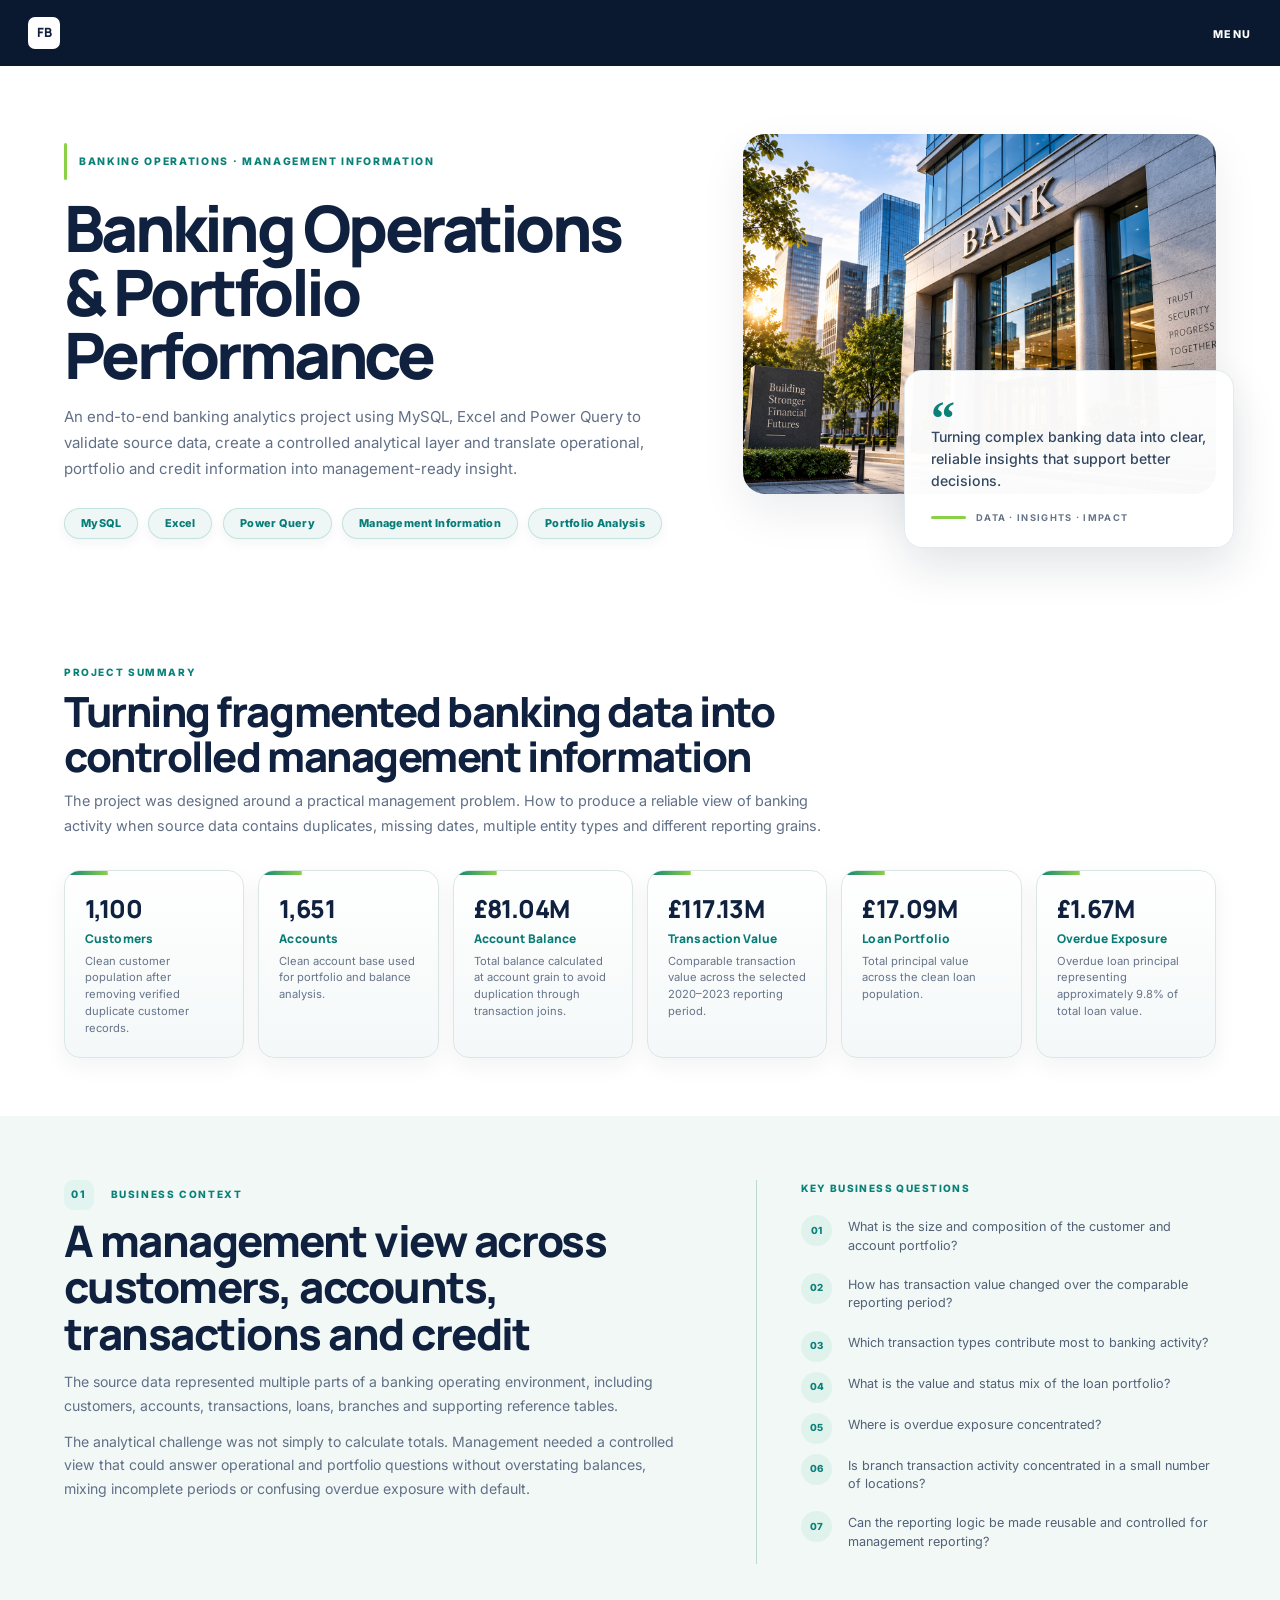
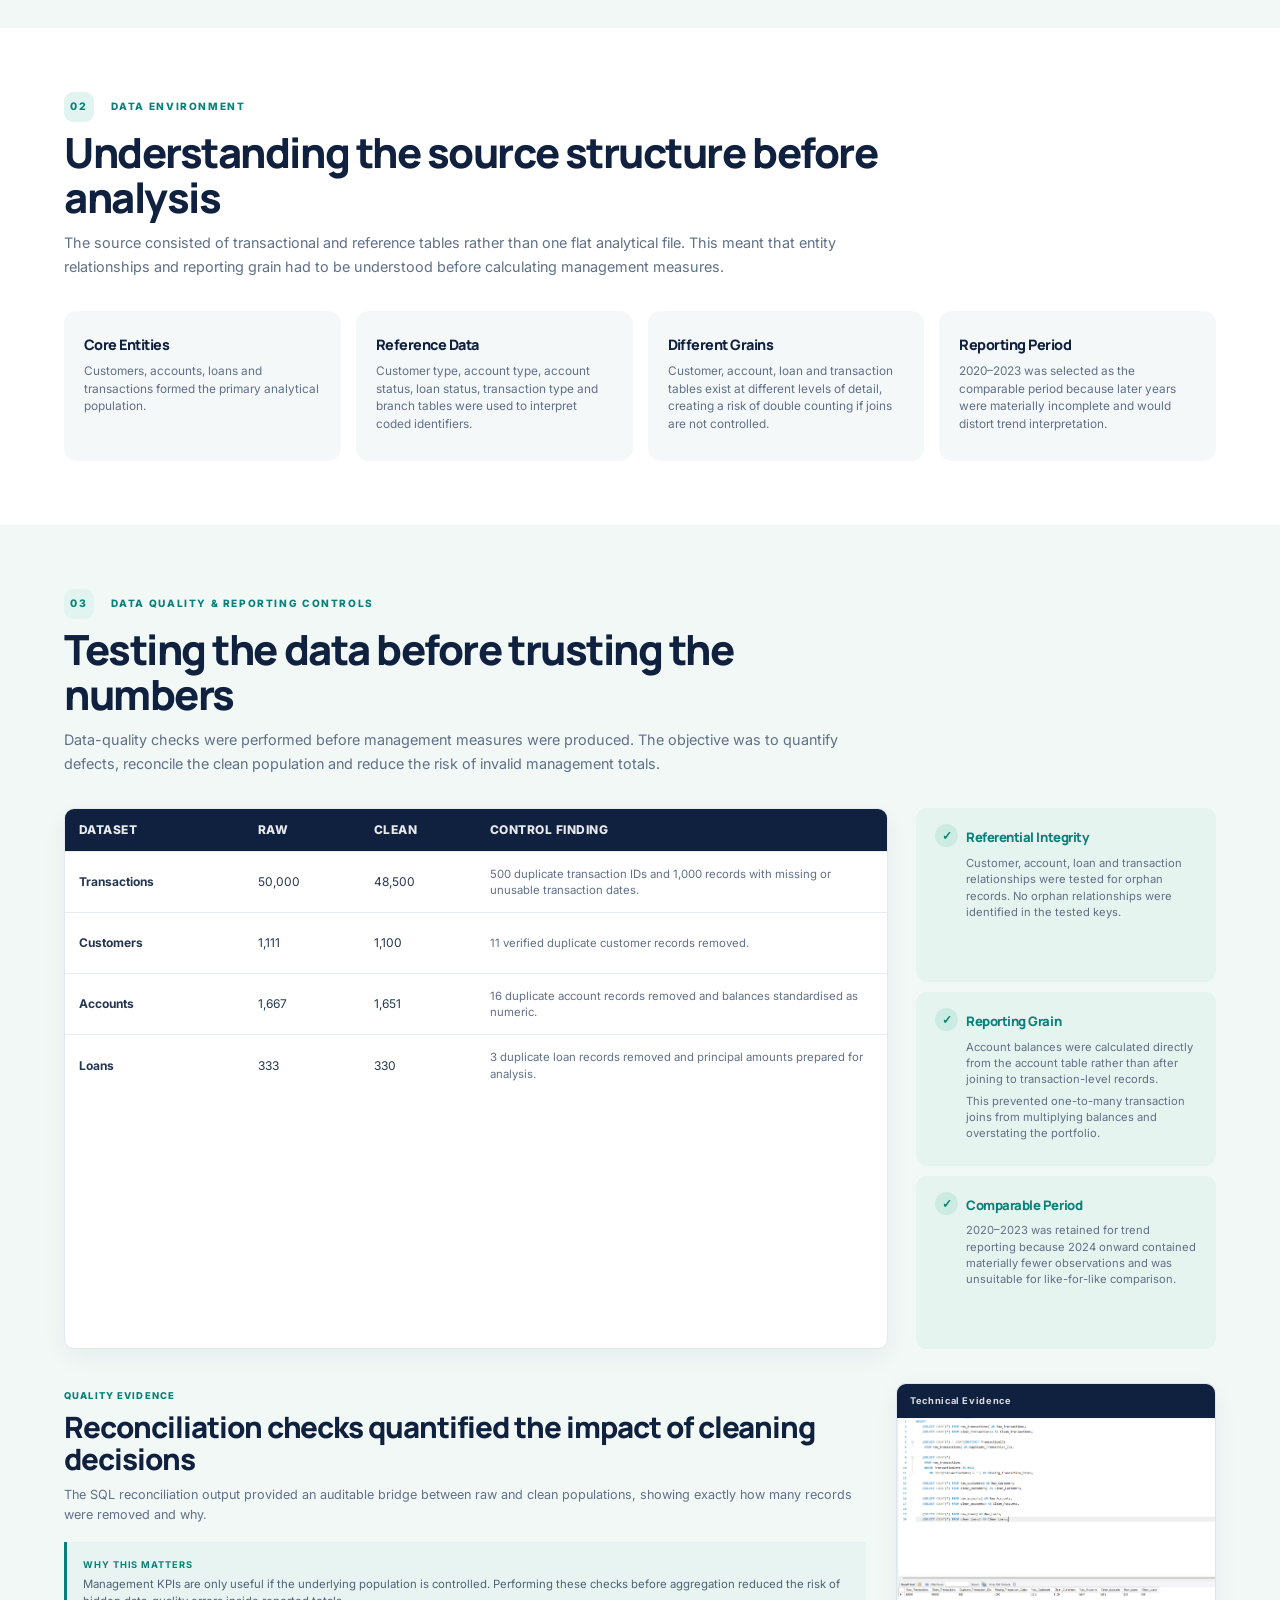
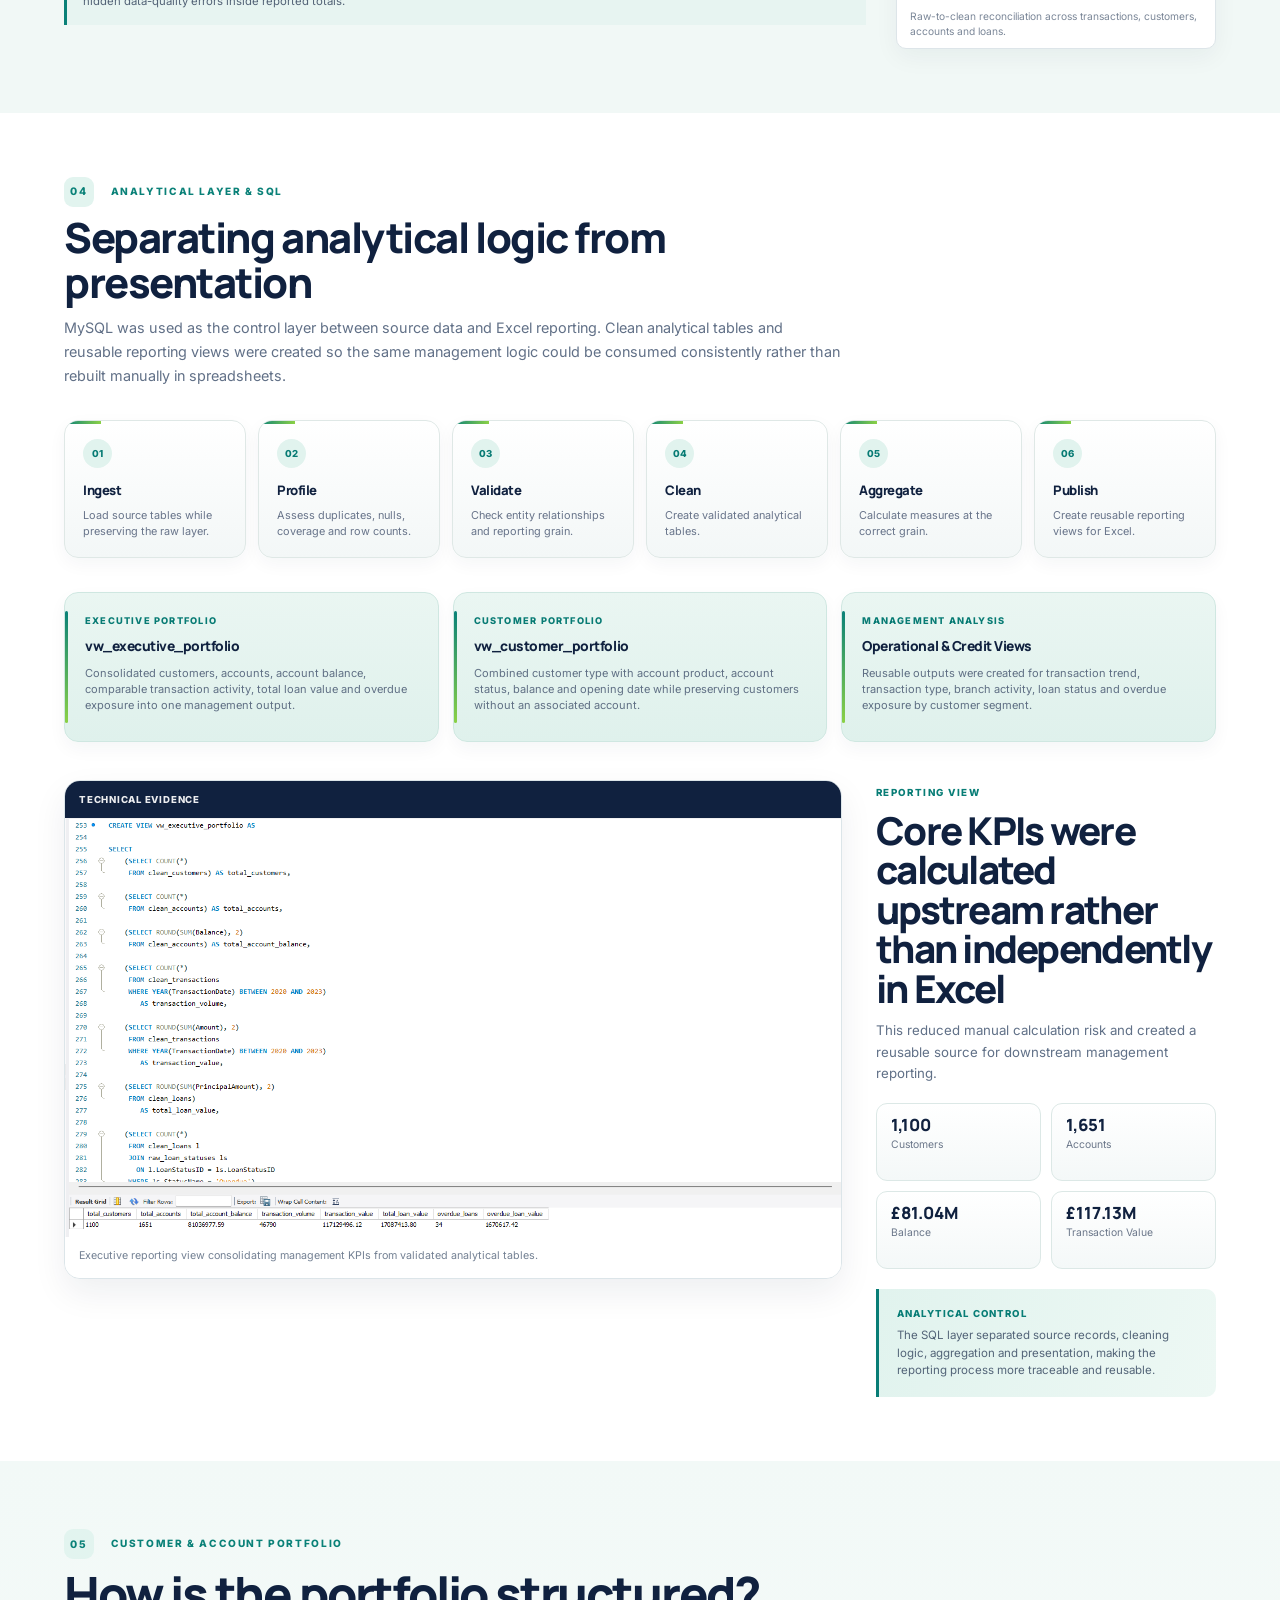
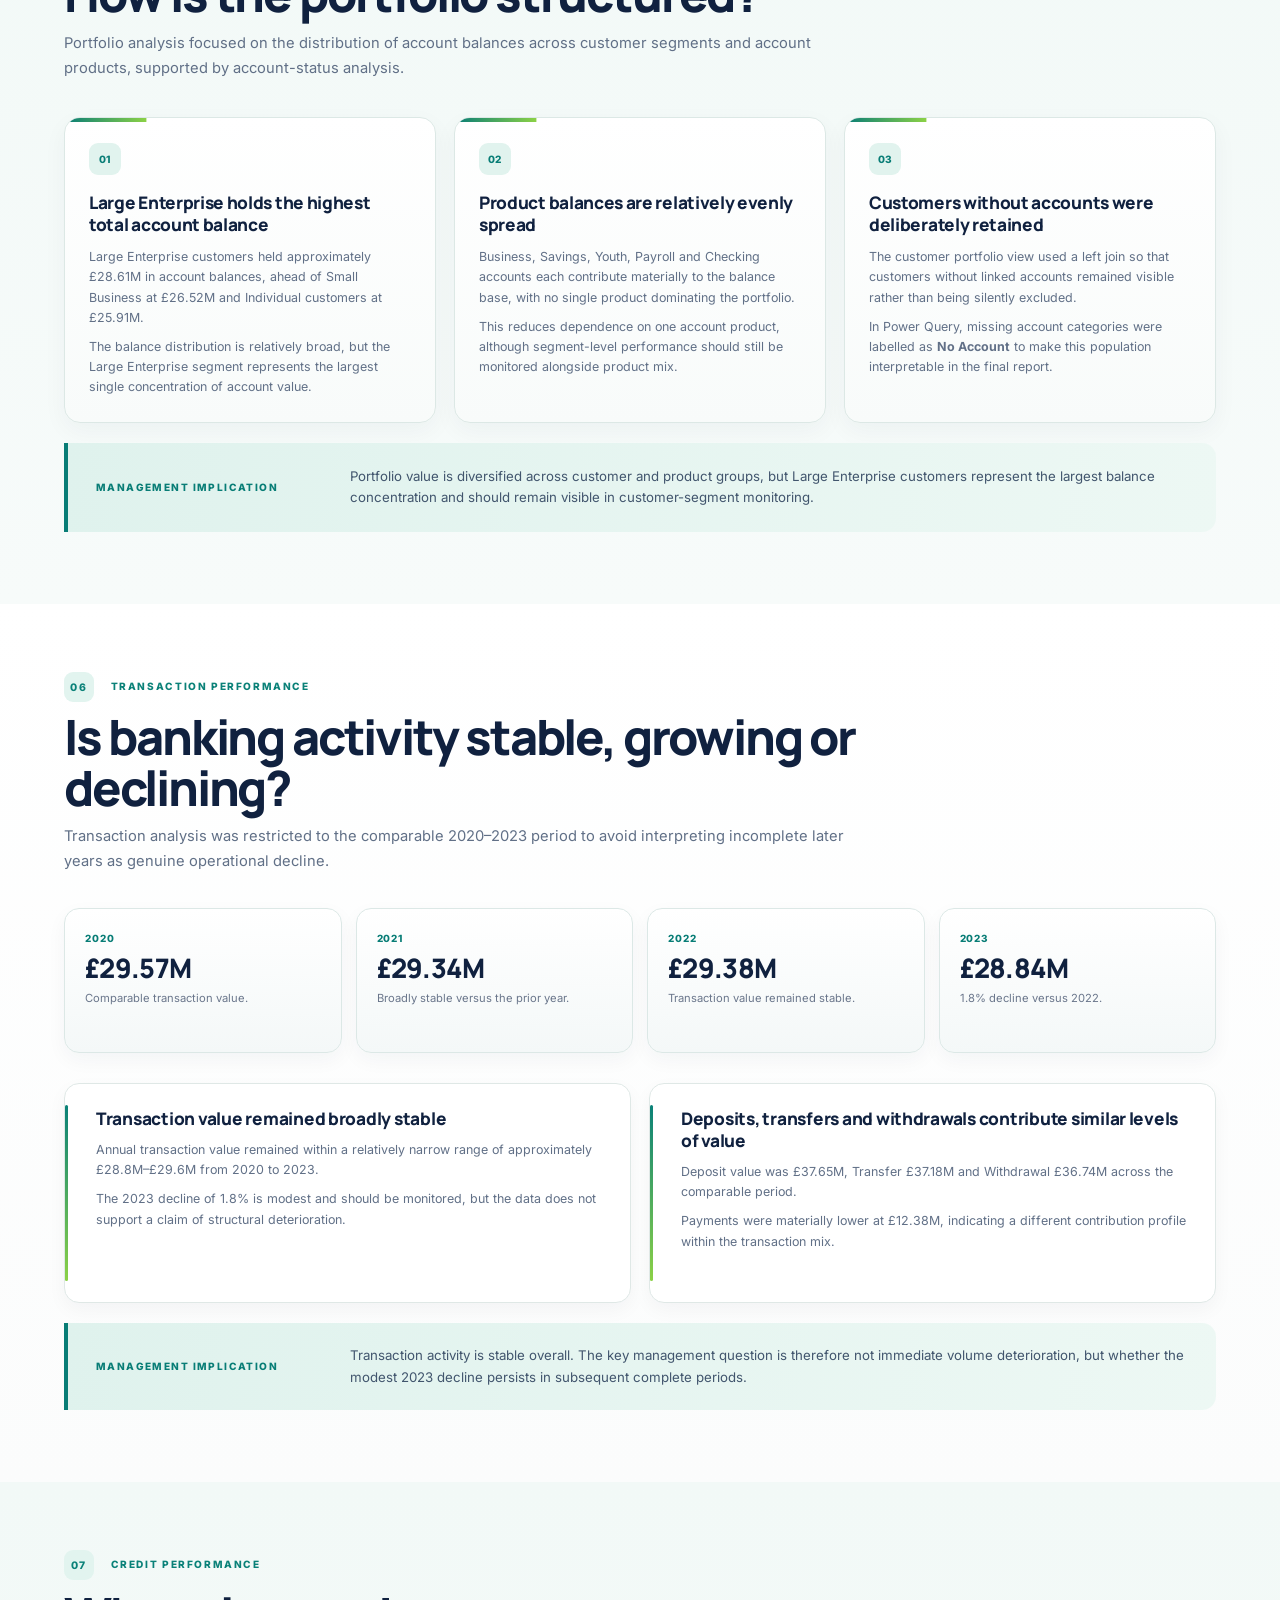
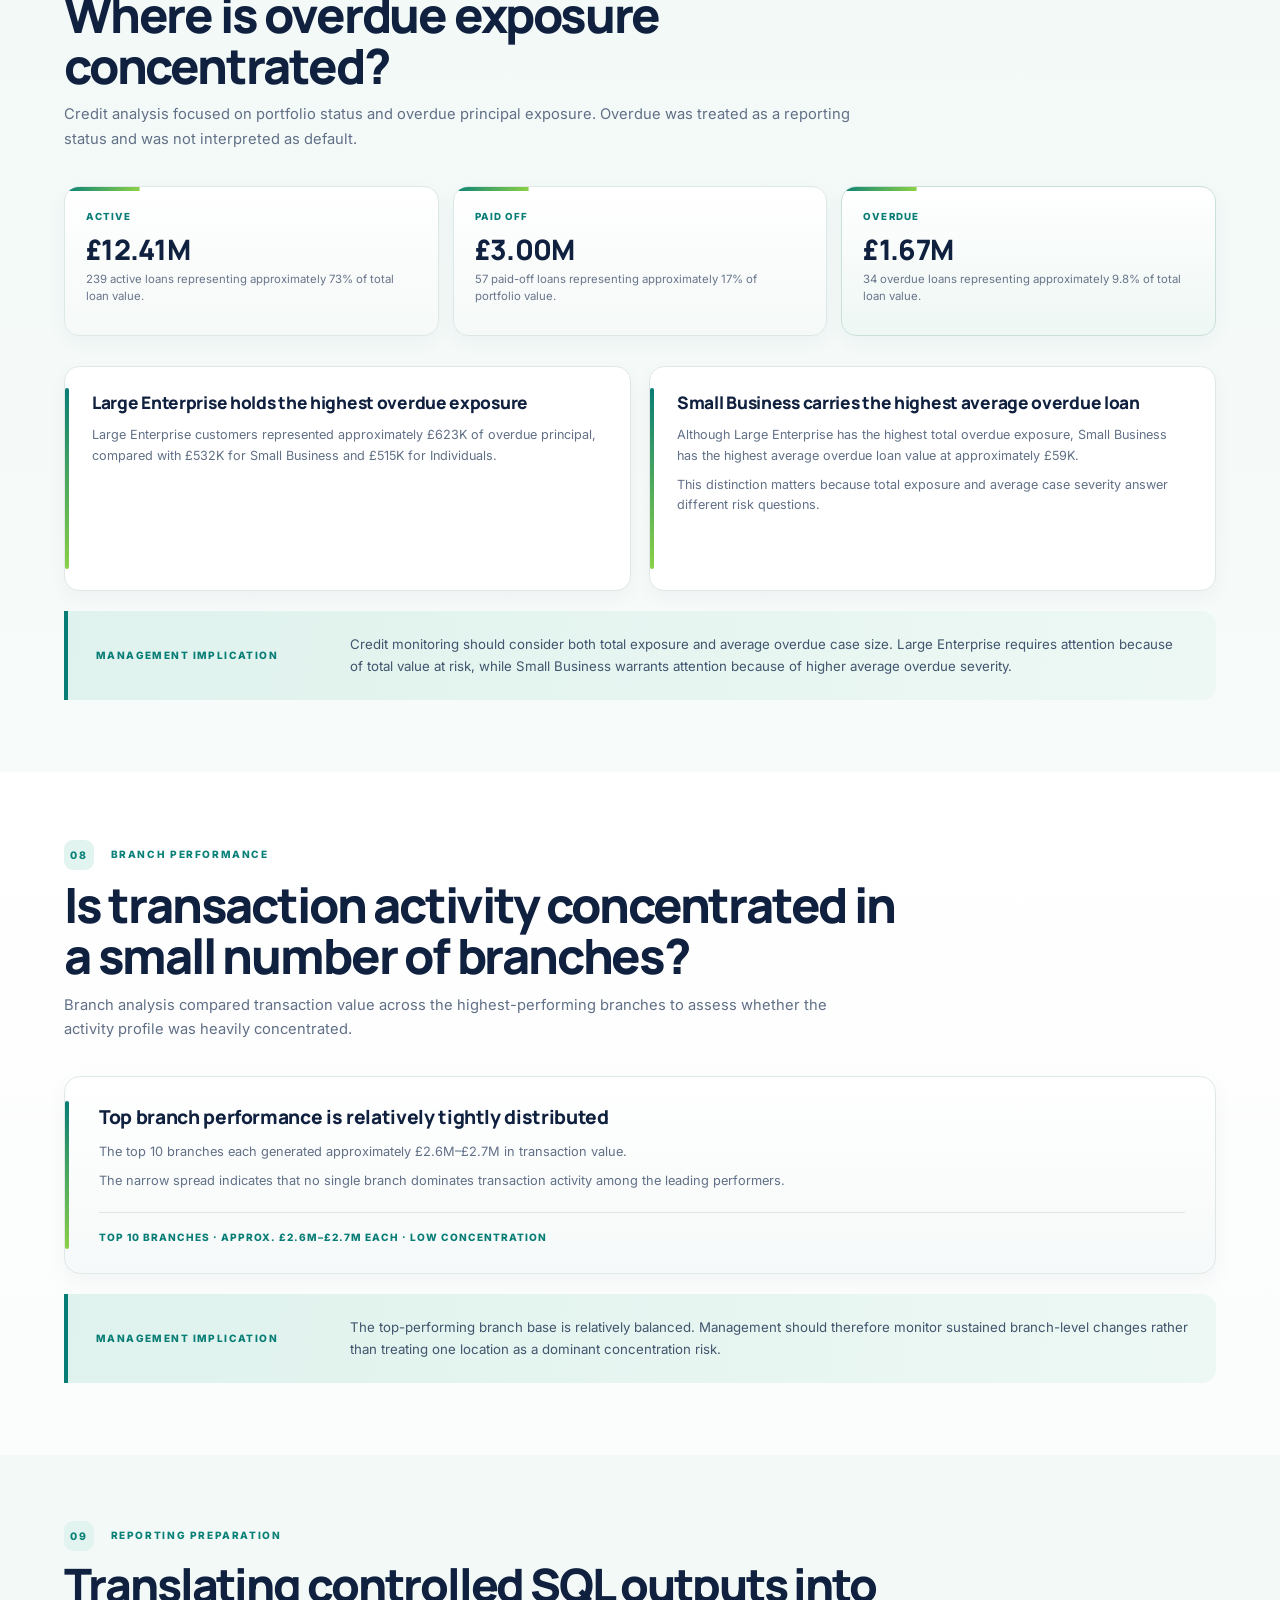
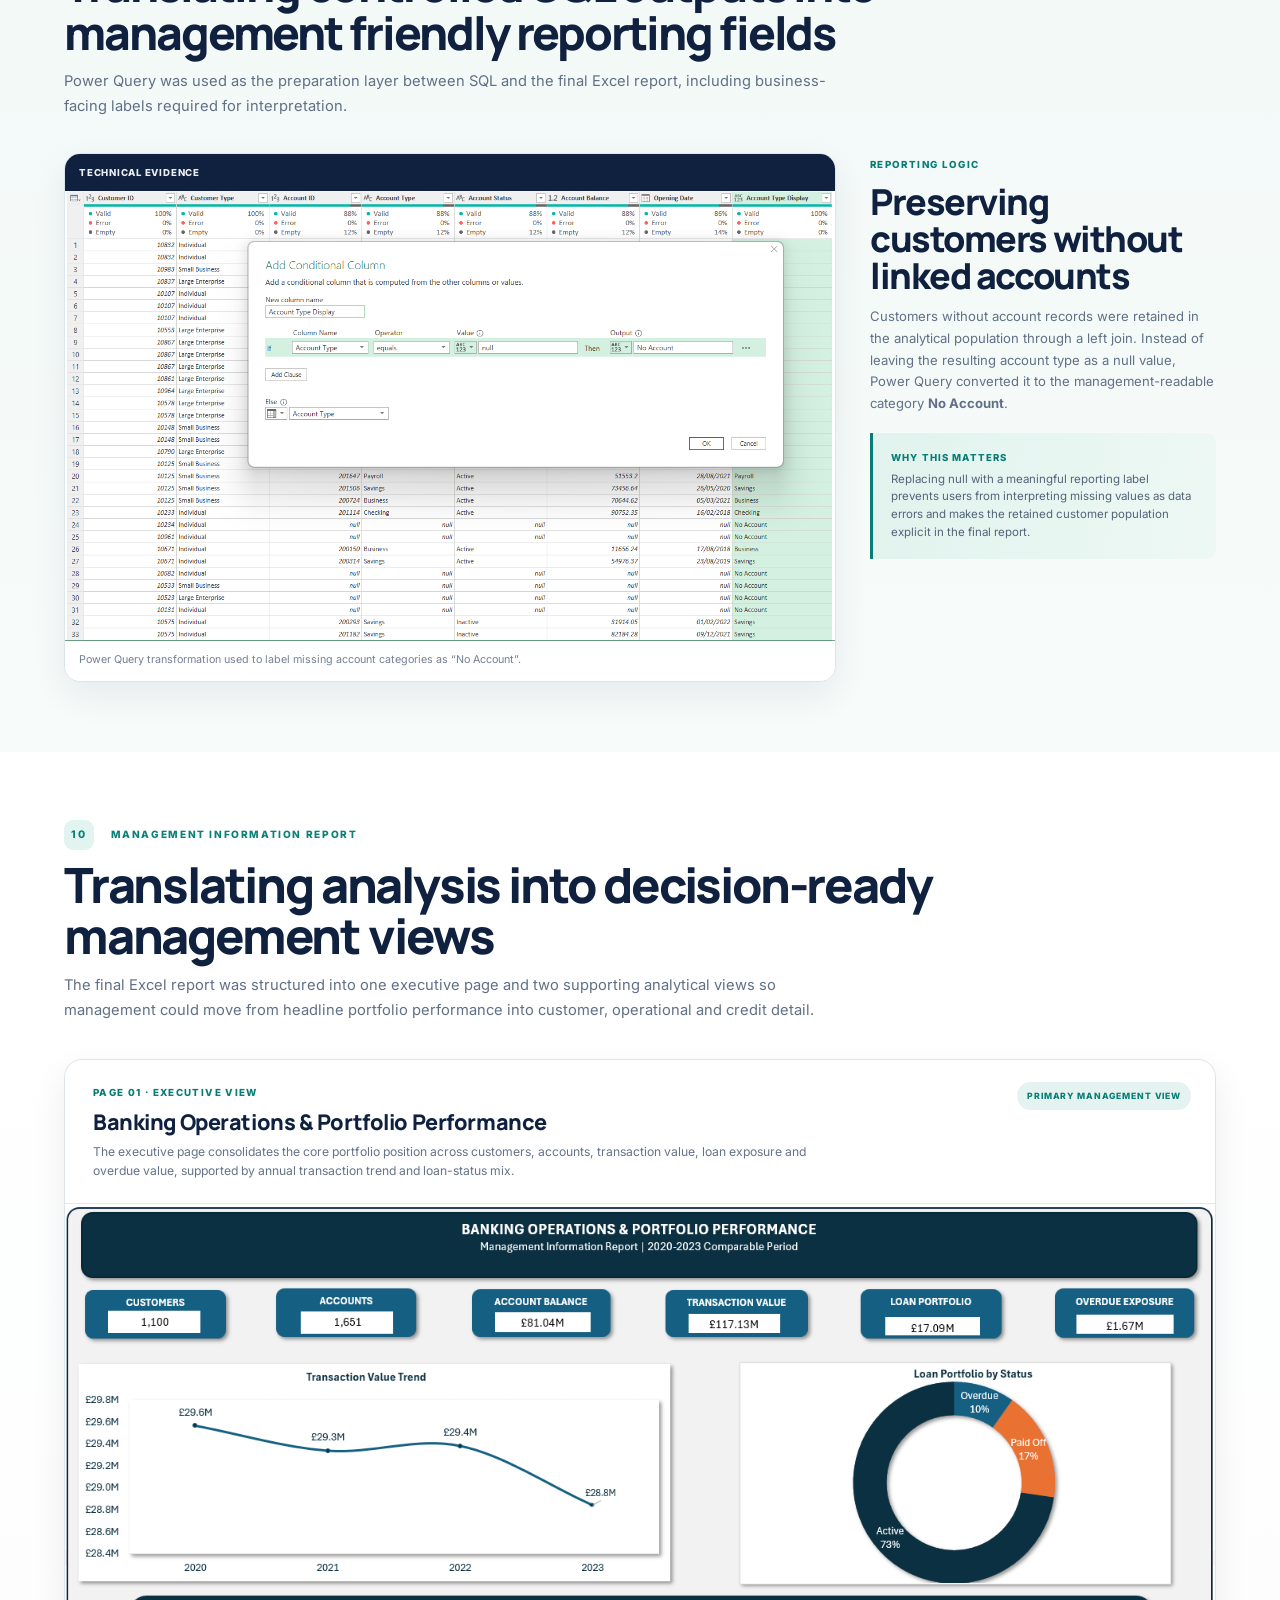
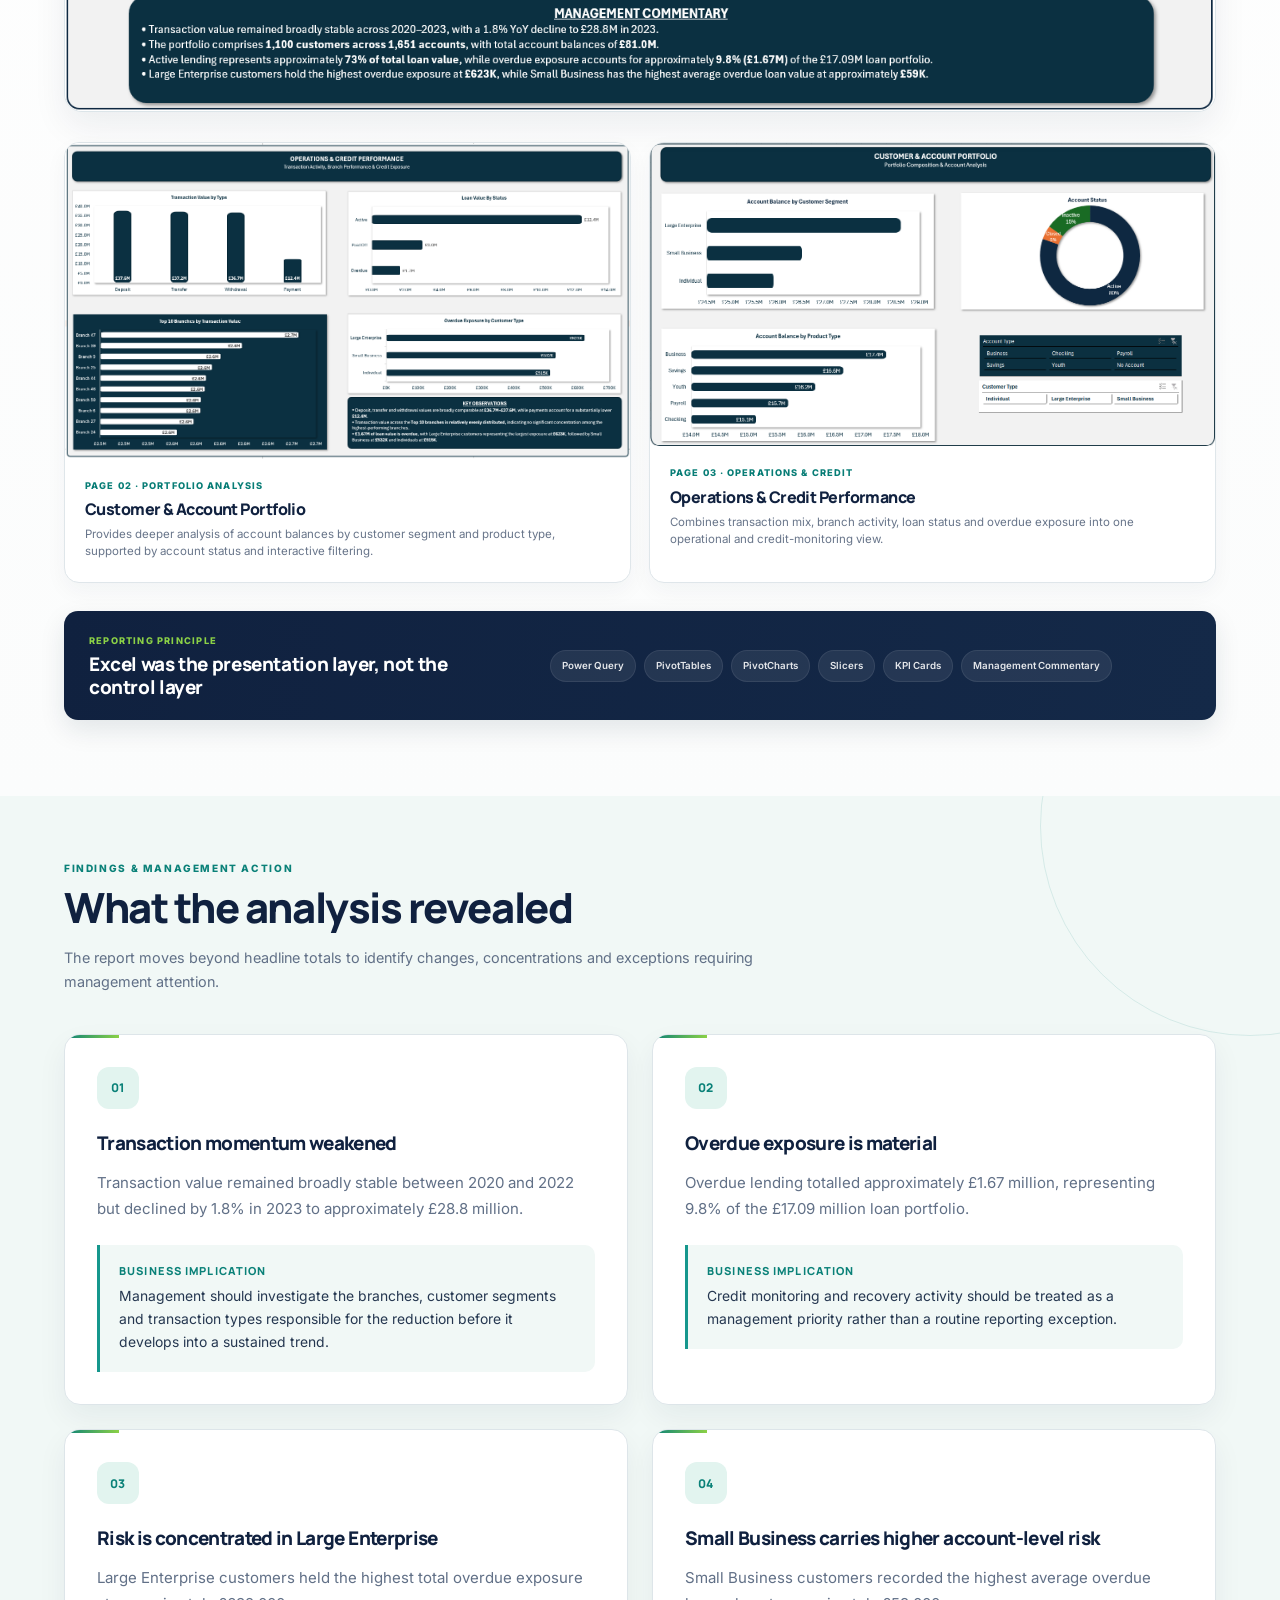
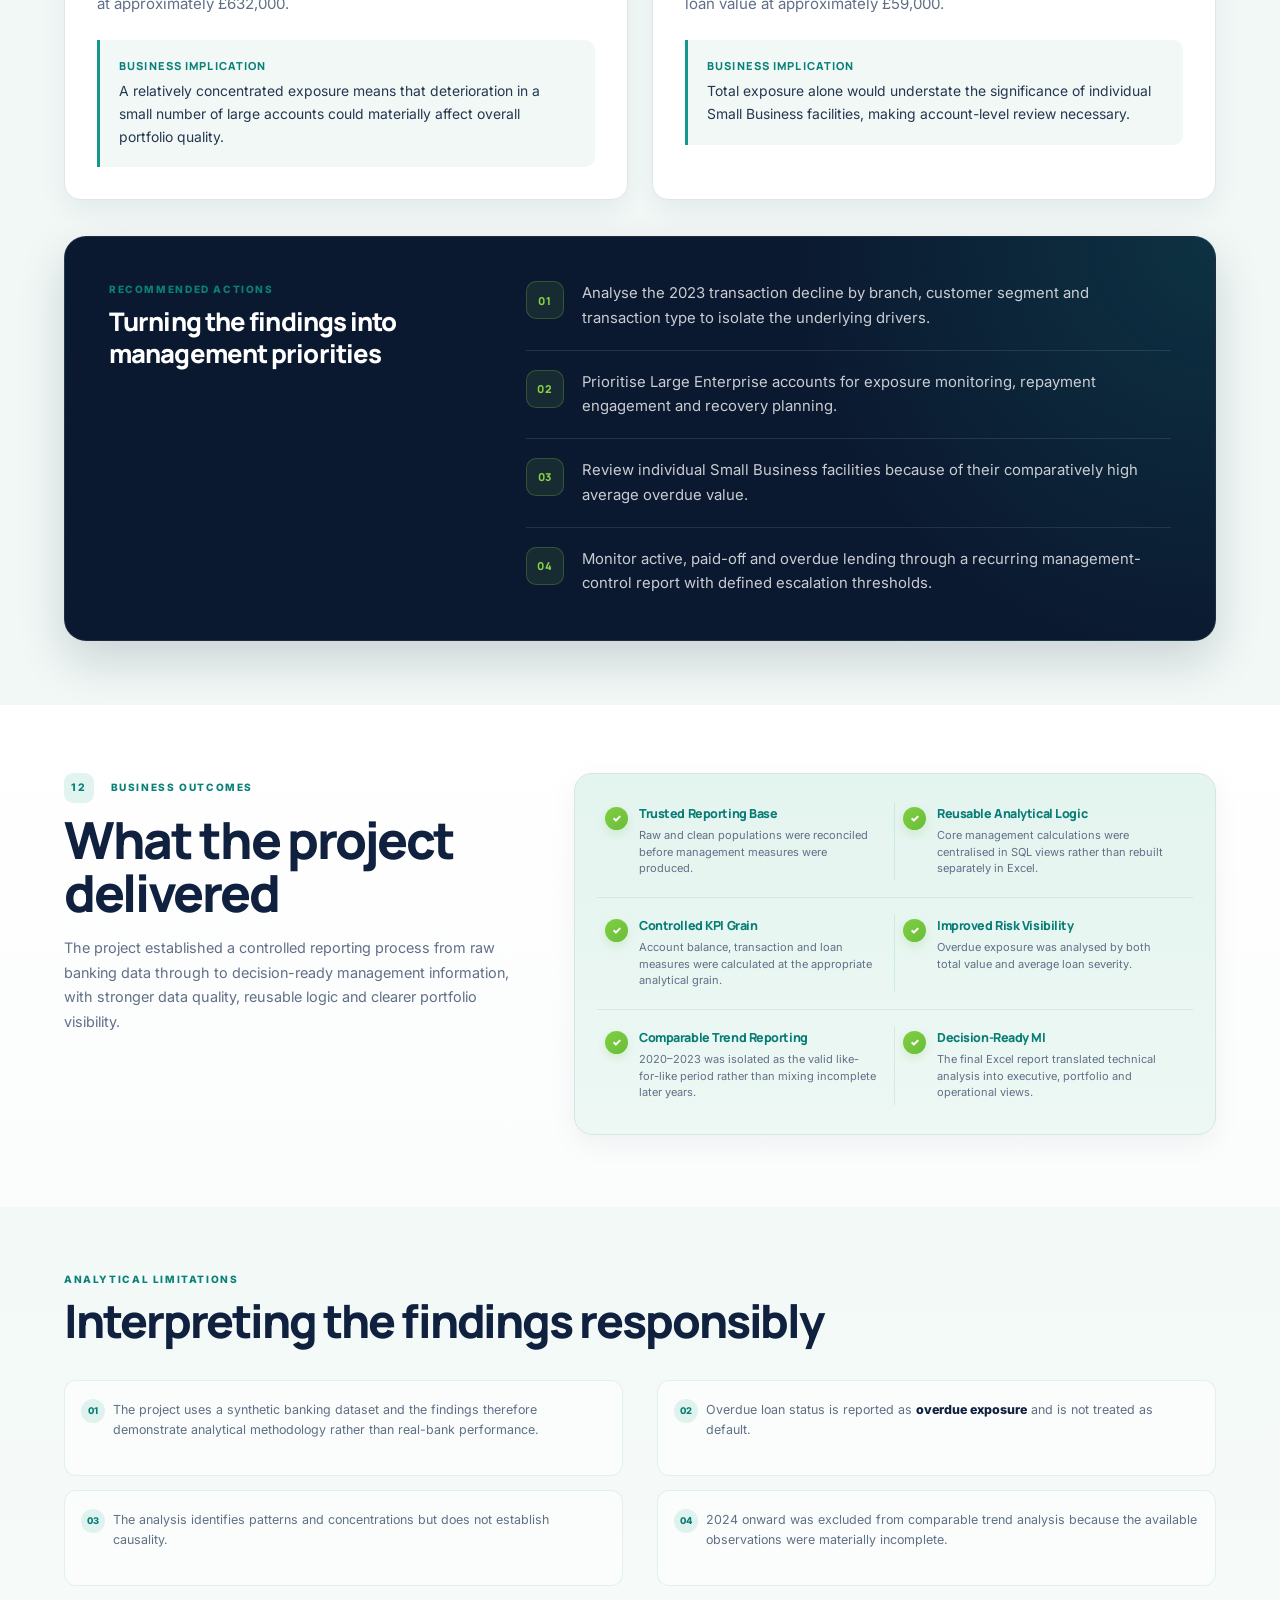
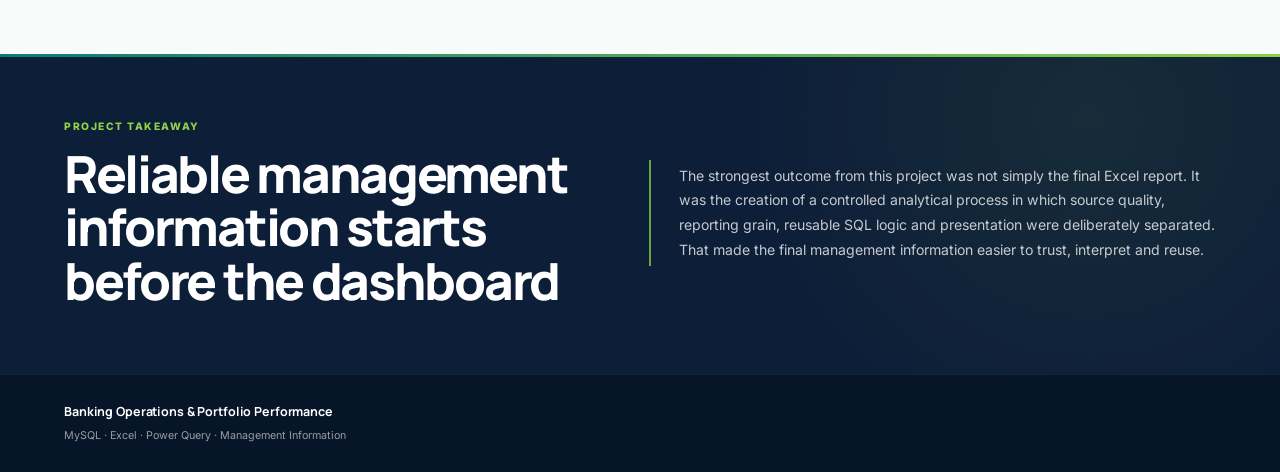
==== commit f74d1f77: "Add banking insights and recommendations" ====
--- a/banking-operations.html
+++ b/banking-operations.html
@@ -1716,115 +1716,171 @@
 
         </section>
 
-
-        <!-- =====================================================
-             RECOMMENDATIONS
-        ====================================================== -->
-
-        <section id="recommendations" class="banking-section banking-section-alt">
-
-            <div class="inner">
-
-
-                <div class="banking-section-heading">
-
-                    <span class="banking-section-label">
-                        MANAGEMENT RECOMMENDATIONS
-                    </span>
-
-                    <h2>
-                        What management should monitor next
-                    </h2>
-
+<!-- =====================================================
+     FINDINGS, IMPLICATIONS & RECOMMENDATIONS
+====================================================== -->
+
+<section id="insights"
+         class="banking-section banking-section-alt banking-insights-section">
+
+    <div class="inner">
+
+        <div class="banking-section-heading">
+
+            <span class="banking-section-label">
+                FINDINGS &amp; MANAGEMENT ACTION
+            </span>
+
+            <h2>
+                What the analysis revealed
+            </h2>
+
+            <p>
+                The report moves beyond headline totals to identify changes,
+                concentrations and exceptions requiring management attention.
+            </p>
+
+        </div>
+
+
+        <div class="banking-insight-grid">
+
+            <article class="banking-insight-card">
+
+                <span class="banking-insight-number">01</span>
+
+                <h3>Transaction momentum weakened</h3>
+
+                <p>
+                    Transaction value remained broadly stable between 2020 and
+                    2022 but declined by 1.8% in 2023 to approximately
+                    &pound;28.8 million.
+                </p>
+
+                <div class="banking-insight-implication">
+                    <strong>Business implication</strong>
                     <p>
-                        The analysis identifies areas that warrant continued
-                        monitoring rather than unsupported causal conclusions.
+                        Management should investigate the branches, customer
+                        segments and transaction types responsible for the
+                        reduction before it develops into a sustained trend.
                     </p>
-
-                </div>
-
-
-                <div class="banking-recommendation-grid">
-
-
-                    <article>
-
-                        <span>01</span>
-
-                        <h3>
-                            Monitor the 2023 transaction decline
-                        </h3>
-
-                        <p>
-                            Transaction value fell by 1.8% in 2023. This is not
-                            large enough to establish deterioration, but future
-                            complete periods should be monitored to determine
-                            whether the decline persists.
-                        </p>
-
-                    </article>
-
-
-                    <article>
-
-                        <span>02</span>
-
-                        <h3>
-                            Track overdue exposure by both value and severity
-                        </h3>
-
-                        <p>
-                            Large Enterprise has the highest total overdue
-                            exposure, while Small Business has the highest
-                            average overdue loan value. Both measures should be
-                            retained in credit monitoring.
-                        </p>
-
-                    </article>
-
-
-                    <article>
-
-                        <span>03</span>
-
-                        <h3>
-                            Retain customer-without-account visibility
-                        </h3>
-
-                        <p>
-                            Customers without linked accounts should remain
-                            visible rather than being removed through inner
-                            joins, as this may identify dormant, incomplete or
-                            conversion opportunities for further investigation.
-                        </p>
-
-                    </article>
-
-
-                    <article>
-
-                        <span>04</span>
-
-                        <h3>
-                            Preserve reporting-grain controls
-                        </h3>
-
-                        <p>
-                            Account, transaction and loan measures should
-                            continue to be calculated at their correct source
-                            grain before cross-table analysis to prevent
-                            inflated management totals.
-                        </p>
-
-                    </article>
-
-                </div>
+                </div>
+
+            </article>
+
+
+            <article class="banking-insight-card">
+
+                <span class="banking-insight-number">02</span>
+
+                <h3>Overdue exposure is material</h3>
+
+                <p>
+                    Overdue lending totalled approximately &pound;1.67 million,
+                    representing 9.8% of the &pound;17.09 million loan portfolio.
+                </p>
+
+                <div class="banking-insight-implication">
+                    <strong>Business implication</strong>
+                    <p>
+                        Credit monitoring and recovery activity should be treated
+                        as a management priority rather than a routine reporting
+                        exception.
+                    </p>
+                </div>
+
+            </article>
+
+
+            <article class="banking-insight-card">
+
+                <span class="banking-insight-number">03</span>
+
+                <h3>Risk is concentrated in Large Enterprise</h3>
+
+                <p>
+                    Large Enterprise customers held the highest total overdue
+                    exposure at approximately &pound;632,000.
+                </p>
+
+                <div class="banking-insight-implication">
+                    <strong>Business implication</strong>
+                    <p>
+                        A relatively concentrated exposure means that deterioration
+                        in a small number of large accounts could materially affect
+                        overall portfolio quality.
+                    </p>
+                </div>
+
+            </article>
+
+
+            <article class="banking-insight-card">
+
+                <span class="banking-insight-number">04</span>
+
+                <h3>Small Business carries higher account-level risk</h3>
+
+                <p>
+                    Small Business customers recorded the highest average overdue
+                    loan value at approximately &pound;59,000.
+                </p>
+
+                <div class="banking-insight-implication">
+                    <strong>Business implication</strong>
+                    <p>
+                        Total exposure alone would understate the significance of
+                        individual Small Business facilities, making account-level
+                        review necessary.
+                    </p>
+                </div>
+
+            </article>
+
+        </div>
+
+
+        <div class="banking-recommendation-panel">
+
+            <div>
+
+                <span class="banking-section-label">
+                    RECOMMENDED ACTIONS
+                </span>
+
+                <h3>
+                    Turning the findings into management priorities
+                </h3>
 
             </div>
 
-        </section>
-
-
+            <ol>
+                <li>
+                    Analyse the 2023 transaction decline by branch, customer
+                    segment and transaction type to isolate the underlying drivers.
+                </li>
+
+                <li>
+                    Prioritise Large Enterprise accounts for exposure monitoring,
+                    repayment engagement and recovery planning.
+                </li>
+
+                <li>
+                    Review individual Small Business facilities because of their
+                    comparatively high average overdue value.
+                </li>
+
+                <li>
+                    Monitor active, paid-off and overdue lending through a recurring
+                    management-control report with defined escalation thresholds.
+                </li>
+            </ol>
+
+        </div>
+
+    </div>
+
+</section>
         <!-- =====================================================
              BUSINESS OUTCOMES
         ====================================================== -->
--- a/assets/css/banking.css
+++ b/assets/css/banking.css
@@ -7619,4 +7619,346 @@
 body.banking-page #menu .banking-download-btn:hover
 .banking-download-icon {
     transform: translateY(2px);
+}
+/* =====================================================
+   FINDINGS, IMPLICATIONS & RECOMMENDATIONS
+===================================================== */
+
+.banking-insights-section {
+    position: relative;
+    overflow: hidden;
+}
+
+.banking-insights-section::before {
+    content: "";
+    position: absolute;
+    top: -180px;
+    right: -180px;
+    width: 420px;
+    height: 420px;
+    border: 1px solid rgba(10, 129, 120, 0.12);
+    border-radius: 50%;
+    pointer-events: none;
+}
+
+.banking-insights-section .inner {
+    position: relative;
+    z-index: 1;
+}
+
+
+/* Section introduction */
+
+.banking-insights-section .banking-section-heading {
+    max-width: 850px;
+    margin-bottom: 3rem;
+}
+
+.banking-insights-section .banking-section-heading > p {
+    max-width: 760px;
+    margin: 1rem 0 0;
+    color: var(--text-soft);
+    font-size: 1rem;
+    line-height: 1.75;
+}
+
+
+/* Findings grid */
+
+.banking-insight-grid {
+    display: grid;
+    grid-template-columns: repeat(2, minmax(0, 1fr));
+    gap: 1.5rem;
+    margin-top: 2.5rem;
+}
+
+
+/* Individual finding */
+
+.banking-insight-card {
+    position: relative;
+    display: flex;
+    flex-direction: column;
+    min-height: 100%;
+    padding: 2rem;
+    overflow: hidden;
+    background: var(--white);
+    border: 1px solid var(--border);
+    border-radius: var(--radius);
+    box-shadow: 0 12px 30px rgba(16, 33, 63, 0.06);
+    transition:
+        transform 0.25s ease,
+        border-color 0.25s ease,
+        box-shadow 0.25s ease;
+}
+
+.banking-insight-card::before {
+    content: "";
+    position: absolute;
+    top: 0;
+    left: 0;
+    width: 54px;
+    height: 3px;
+    background: linear-gradient(
+        90deg,
+        var(--teal),
+        var(--green)
+    );
+}
+
+.banking-insight-card:hover {
+    transform: translateY(-5px);
+    border-color: rgba(10, 129, 120, 0.32);
+    box-shadow: 0 18px 42px rgba(16, 33, 63, 0.1);
+}
+
+
+/* Finding number */
+
+.banking-insight-number {
+    display: inline-flex;
+    align-items: center;
+    justify-content: center;
+    width: 42px;
+    height: 42px;
+    margin-bottom: 1.35rem;
+    color: var(--teal);
+    background: var(--teal-soft);
+    border-radius: 12px;
+    font-family: "Manrope", sans-serif;
+    font-size: 0.75rem;
+    font-weight: 800;
+    letter-spacing: 0.06em;
+}
+
+
+/* Finding text */
+
+.banking-insight-card > h3 {
+    margin: 0 0 0.85rem;
+    color: var(--navy);
+    font-family: "Manrope", sans-serif;
+    font-size: 1.18rem;
+    font-weight: 750;
+    line-height: 1.35;
+    letter-spacing: -0.02em;
+}
+
+.banking-insight-card > p {
+    margin: 0;
+    color: var(--text-soft);
+    font-size: 0.94rem;
+    line-height: 1.7;
+}
+
+
+/* Business implication */
+
+.banking-insight-implication {
+    margin-top: 1.5rem;
+    padding: 1.15rem 1.2rem;
+    background: var(--mint-section);
+    border-left: 3px solid var(--teal-mid);
+    border-radius: 0 var(--radius-small) var(--radius-small) 0;
+}
+
+.banking-insight-implication strong {
+    display: block;
+    margin-bottom: 0.45rem;
+    color: var(--teal);
+    font-family: "Manrope", sans-serif;
+    font-size: 0.69rem;
+    font-weight: 800;
+    line-height: 1.3;
+    letter-spacing: 0.1em;
+    text-transform: uppercase;
+}
+
+.banking-insight-implication p {
+    margin: 0;
+    color: var(--text);
+    font-size: 0.87rem;
+    line-height: 1.65;
+}
+
+
+/* Recommendation panel */
+
+.banking-recommendation-panel {
+    display: grid;
+    grid-template-columns: minmax(260px, 0.8fr) minmax(0, 1.4fr);
+    gap: 3rem;
+    align-items: start;
+    margin-top: 2.25rem;
+    padding: 2.75rem;
+    color: var(--white);
+    background:
+        radial-gradient(
+            circle at 100% 0%,
+            rgba(22, 151, 141, 0.2),
+            transparent 35%
+        ),
+        var(--navy-dark);
+    border: 1px solid rgba(255, 255, 255, 0.08);
+    border-radius: var(--radius-large);
+    box-shadow: 0 20px 48px rgba(11, 25, 51, 0.16);
+}
+
+.banking-recommendation-panel .banking-section-label {
+    color: var(--green);
+}
+
+.banking-recommendation-panel h3 {
+    max-width: 430px;
+    margin: 0.8rem 0 0;
+    color: var(--white);
+    font-family: "Manrope", sans-serif;
+    font-size: clamp(1.45rem, 2vw, 2rem);
+    font-weight: 750;
+    line-height: 1.25;
+    letter-spacing: -0.035em;
+}
+
+
+/* Recommendation list */
+
+.banking-recommendation-panel ol {
+    margin: 0;
+    padding: 0;
+    list-style: none;
+    counter-reset: banking-actions;
+}
+
+.banking-recommendation-panel li {
+    position: relative;
+    min-height: 42px;
+    margin: 0;
+    padding: 0 0 1.2rem 3.5rem;
+    color: rgba(255, 255, 255, 0.78);
+    font-size: 0.93rem;
+    line-height: 1.65;
+    counter-increment: banking-actions;
+}
+
+.banking-recommendation-panel li:not(:last-child) {
+    margin-bottom: 1.2rem;
+    border-bottom: 1px solid rgba(255, 255, 255, 0.1);
+}
+
+.banking-recommendation-panel li::before {
+    content: counter(banking-actions, decimal-leading-zero);
+    position: absolute;
+    top: 0;
+    left: 0;
+    display: inline-flex;
+    align-items: center;
+    justify-content: center;
+    width: 38px;
+    height: 38px;
+    color: var(--green);
+    background: rgba(139, 209, 70, 0.1);
+    border: 1px solid rgba(139, 209, 70, 0.24);
+    border-radius: 10px;
+    font-family: "Manrope", sans-serif;
+    font-size: 0.68rem;
+    font-weight: 800;
+    letter-spacing: 0.05em;
+}
+
+.banking-recommendation-panel li:last-child {
+    padding-bottom: 0;
+}
+
+
+/* Tablet */
+
+@media screen and (max-width: 980px) {
+
+    .banking-insight-grid {
+        grid-template-columns: 1fr;
+    }
+
+    .banking-recommendation-panel {
+        grid-template-columns: 1fr;
+        gap: 2rem;
+    }
+
+    .banking-recommendation-panel h3 {
+        max-width: 650px;
+    }
+
+}
+
+
+/* Mobile */
+
+@media screen and (max-width: 640px) {
+
+    .banking-insights-section .banking-section-heading {
+        margin-bottom: 2rem;
+    }
+
+    .banking-insight-grid {
+        gap: 1rem;
+        margin-top: 2rem;
+    }
+
+    .banking-insight-card {
+        padding: 1.5rem;
+        border-radius: var(--radius-small);
+    }
+
+    .banking-insight-card > h3 {
+        font-size: 1.05rem;
+    }
+
+    .banking-insight-implication {
+        margin-top: 1.2rem;
+        padding: 1rem;
+    }
+
+    .banking-recommendation-panel {
+        gap: 1.75rem;
+        margin-top: 1.5rem;
+        padding: 1.6rem;
+        border-radius: var(--radius);
+    }
+
+    .banking-recommendation-panel h3 {
+        font-size: 1.35rem;
+    }
+
+    .banking-recommendation-panel li {
+        padding-left: 3rem;
+        font-size: 0.88rem;
+    }
+
+}
+
+
+/* Respect reduced-motion preferences */
+
+@media (prefers-reduced-motion: reduce) {
+
+    .banking-insight-card {
+        transition: none;
+    }
+
+    .banking-insight-card:hover {
+        transform: none;
+    }
+
+}
+.banking-recommendation-panel > div > h3 {
+    color: #ffffff !important;
+    -webkit-text-fill-color: #ffffff;
+}
+.banking-page
+.banking-insights-section
+.banking-recommendation-panel
+> div
+> h3 {
+    color: #ffffff !important;
+    -webkit-text-fill-color: #ffffff !important;
+    opacity: 1 !important;
 }
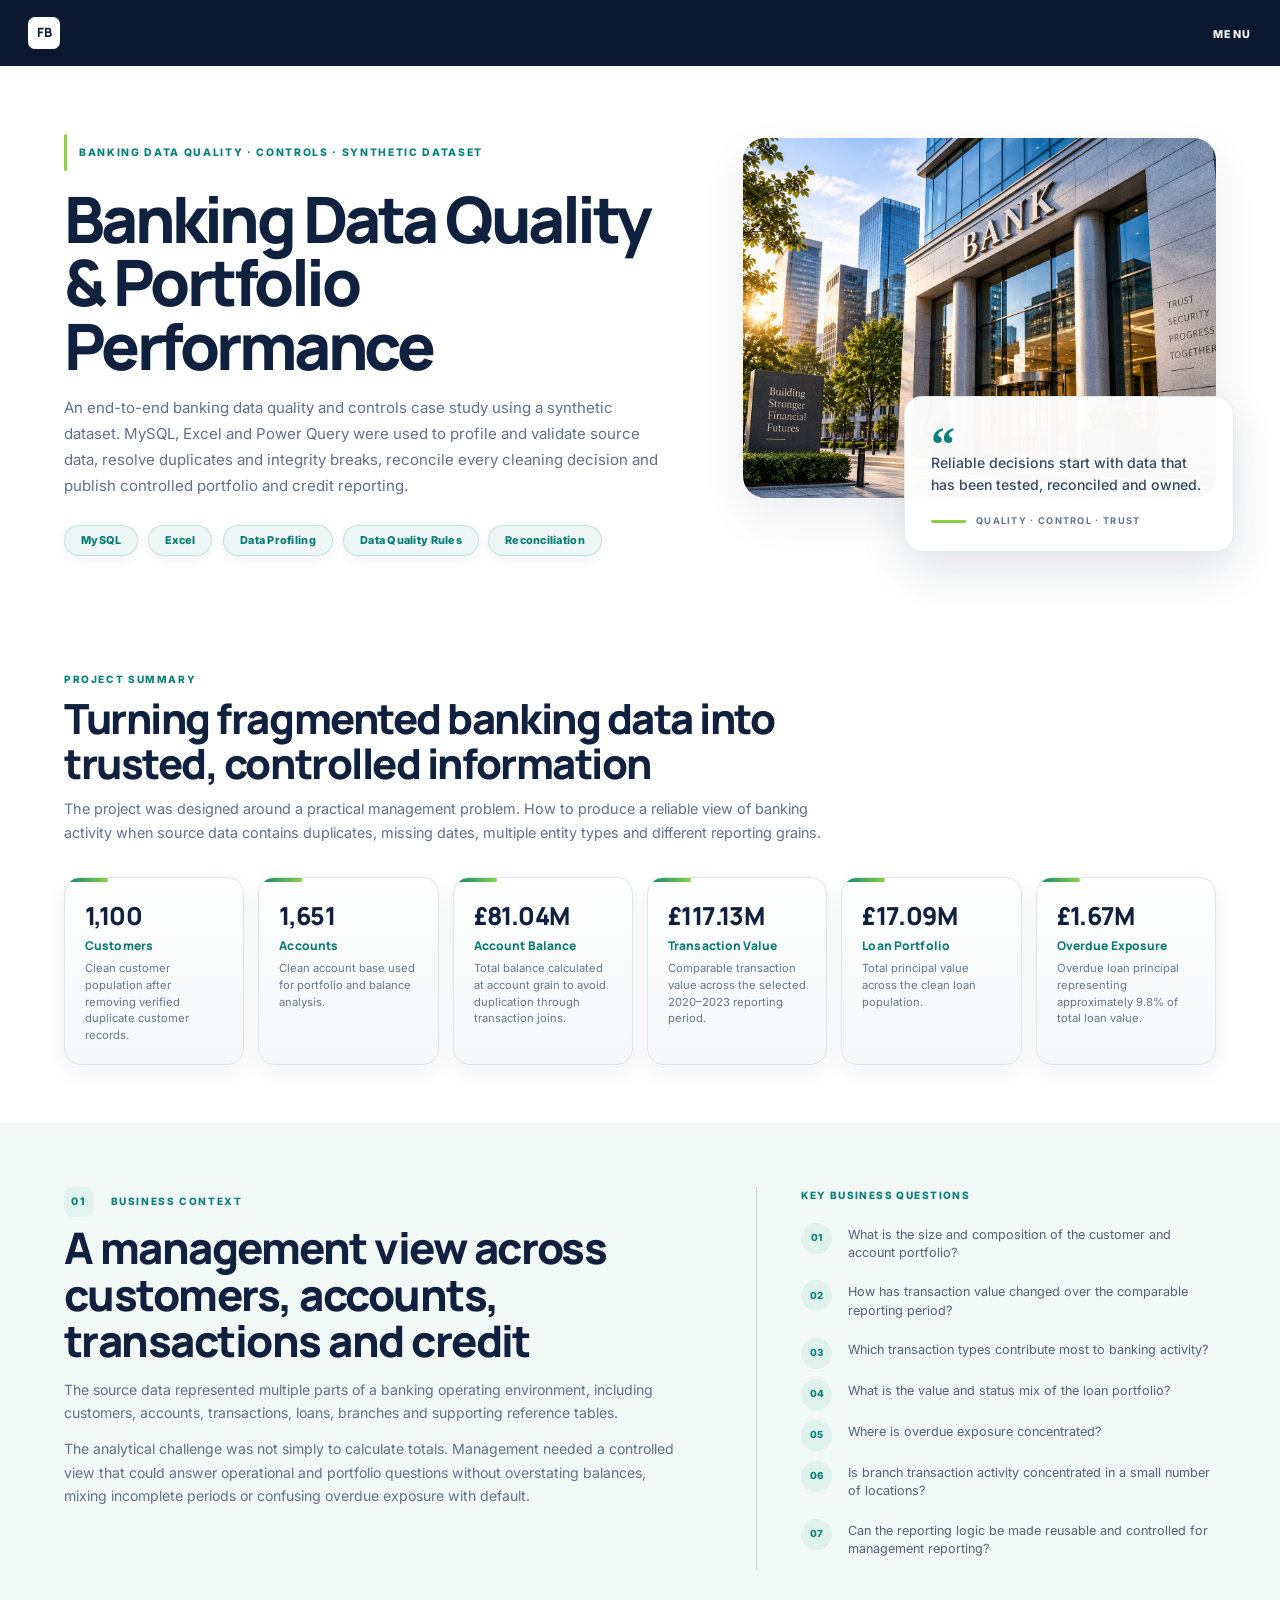
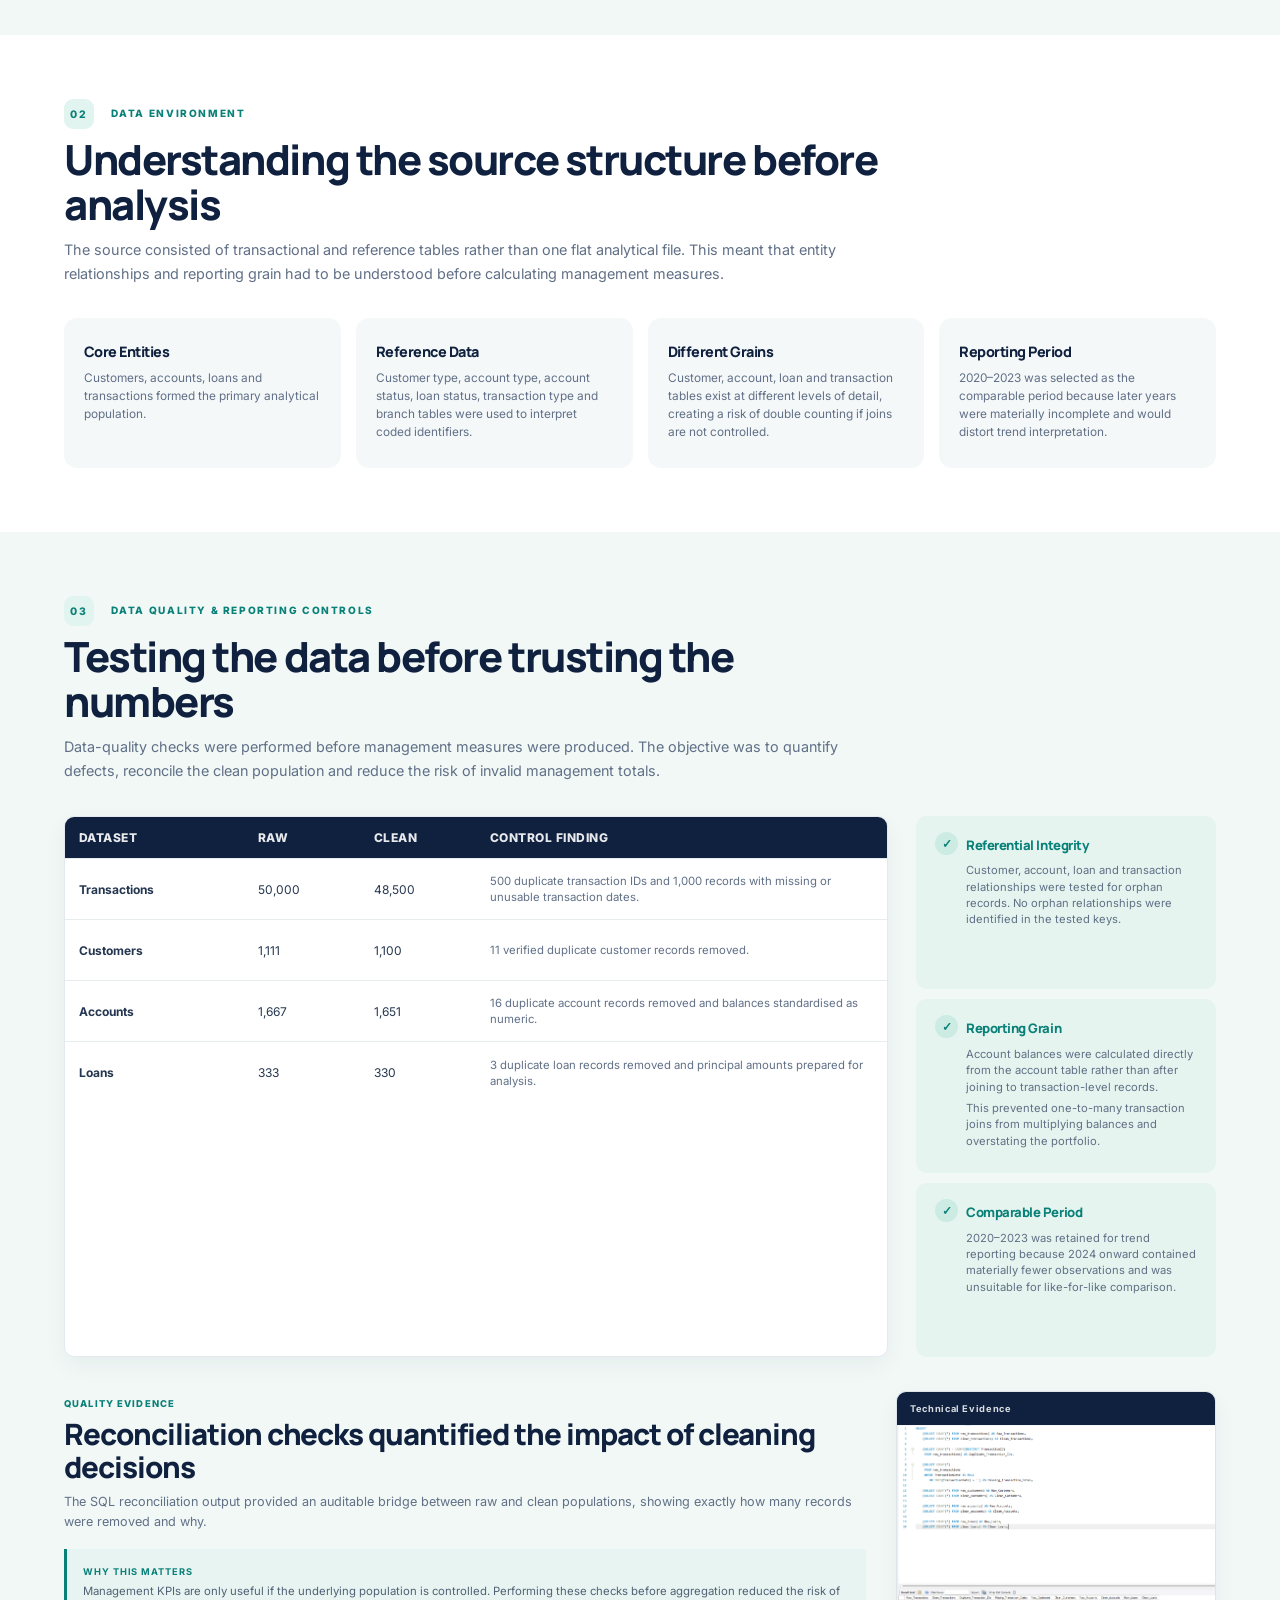
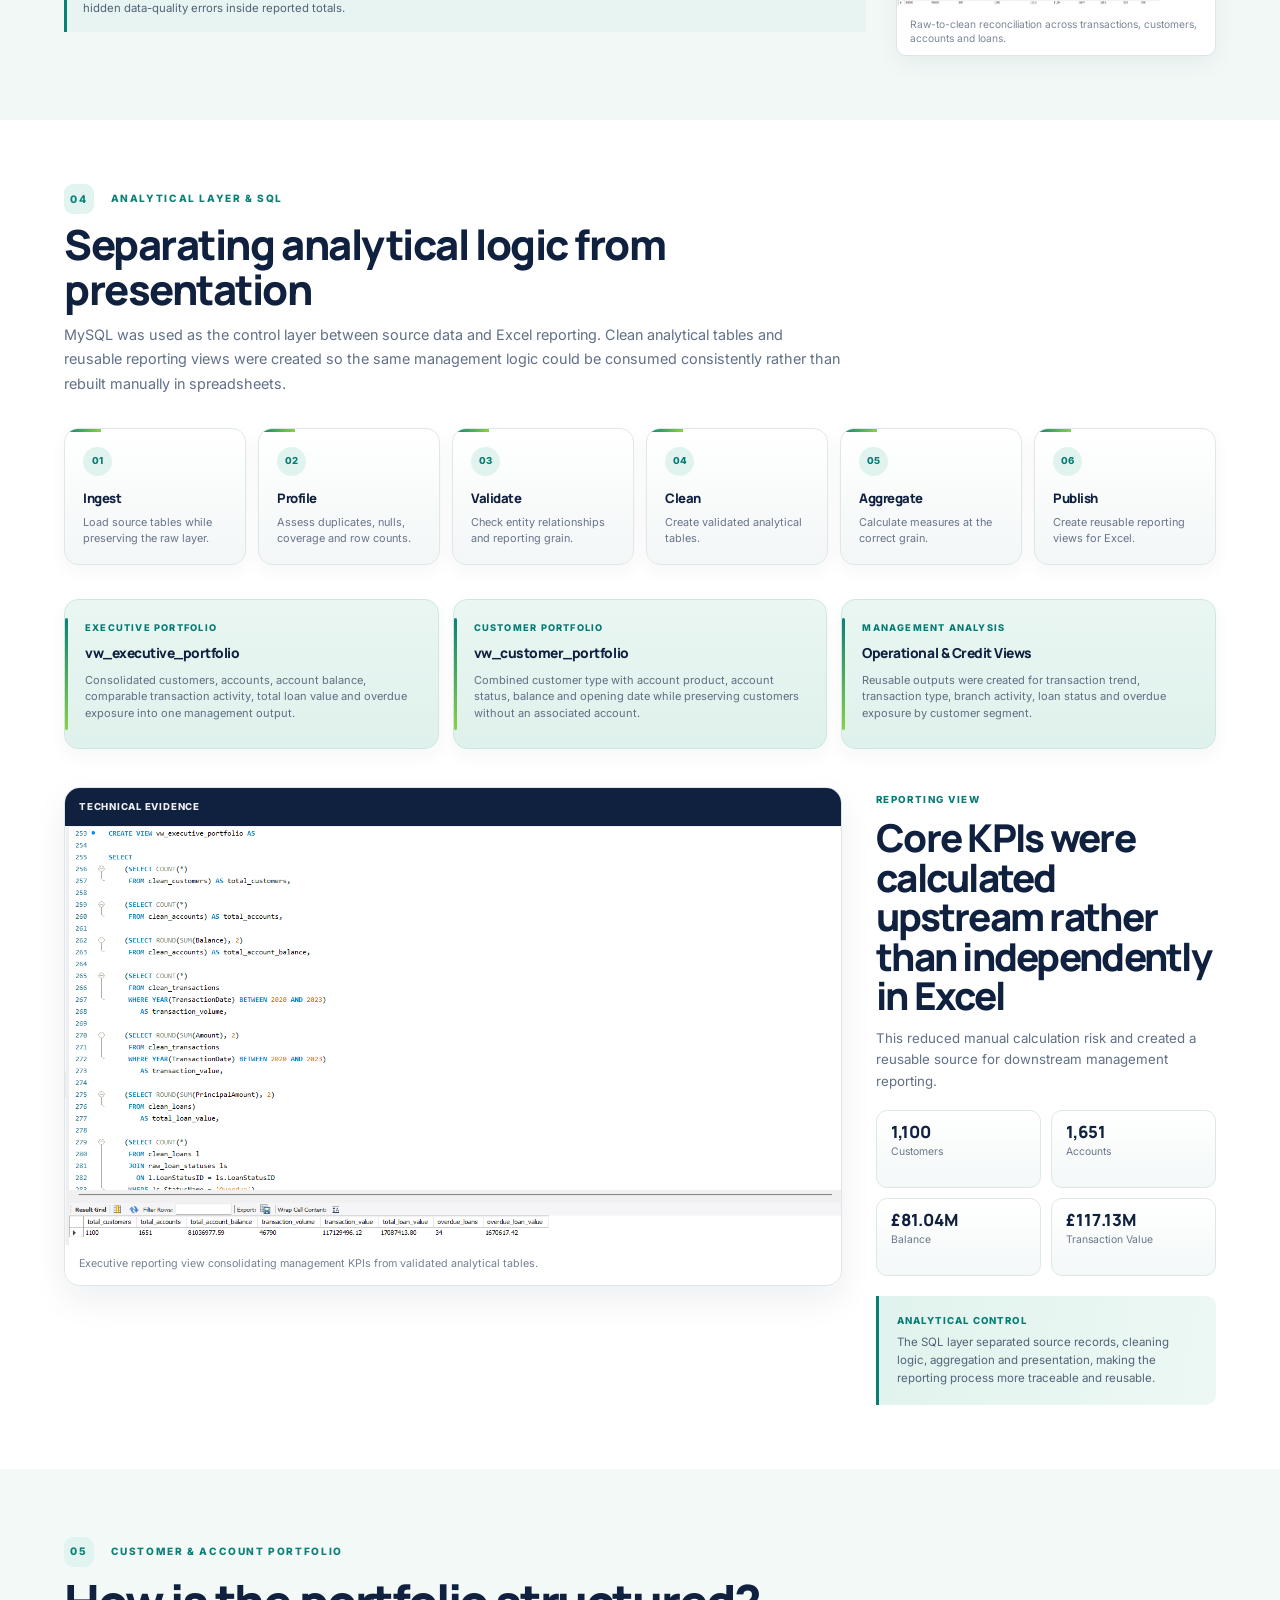
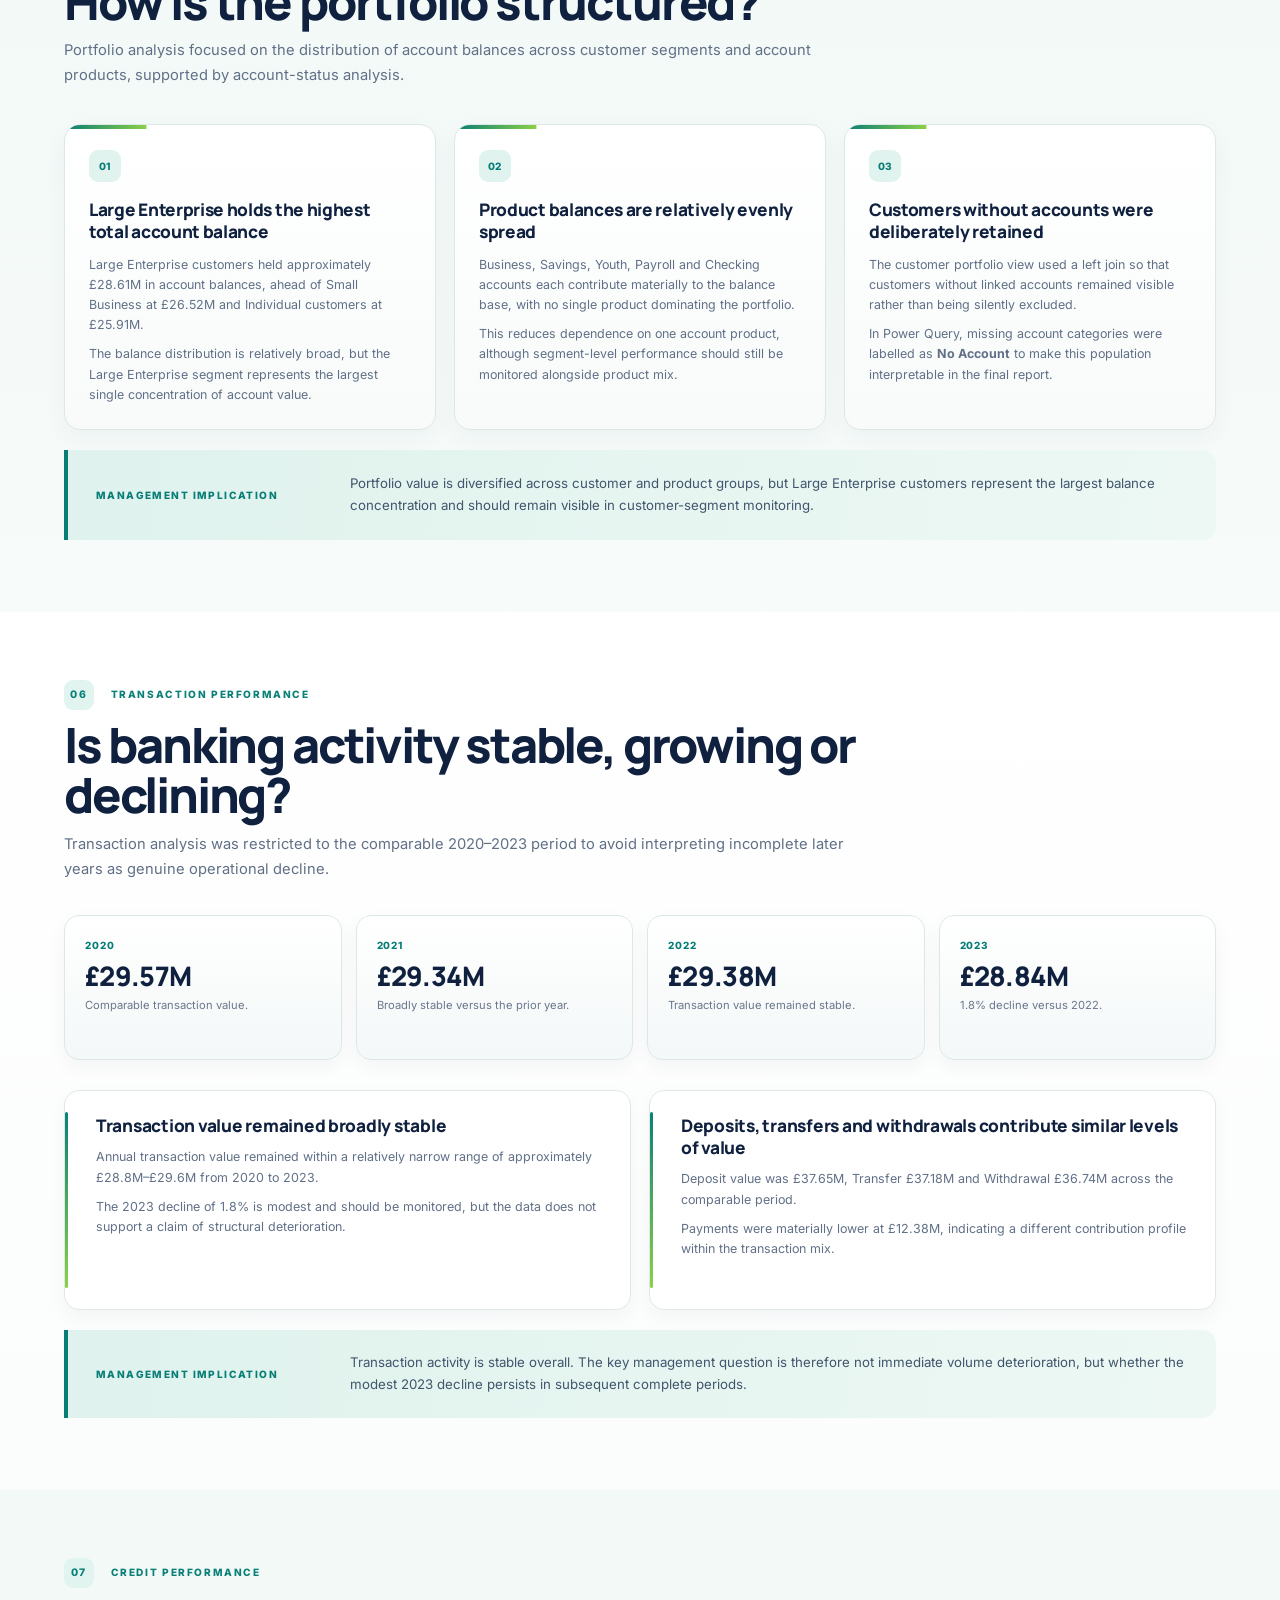
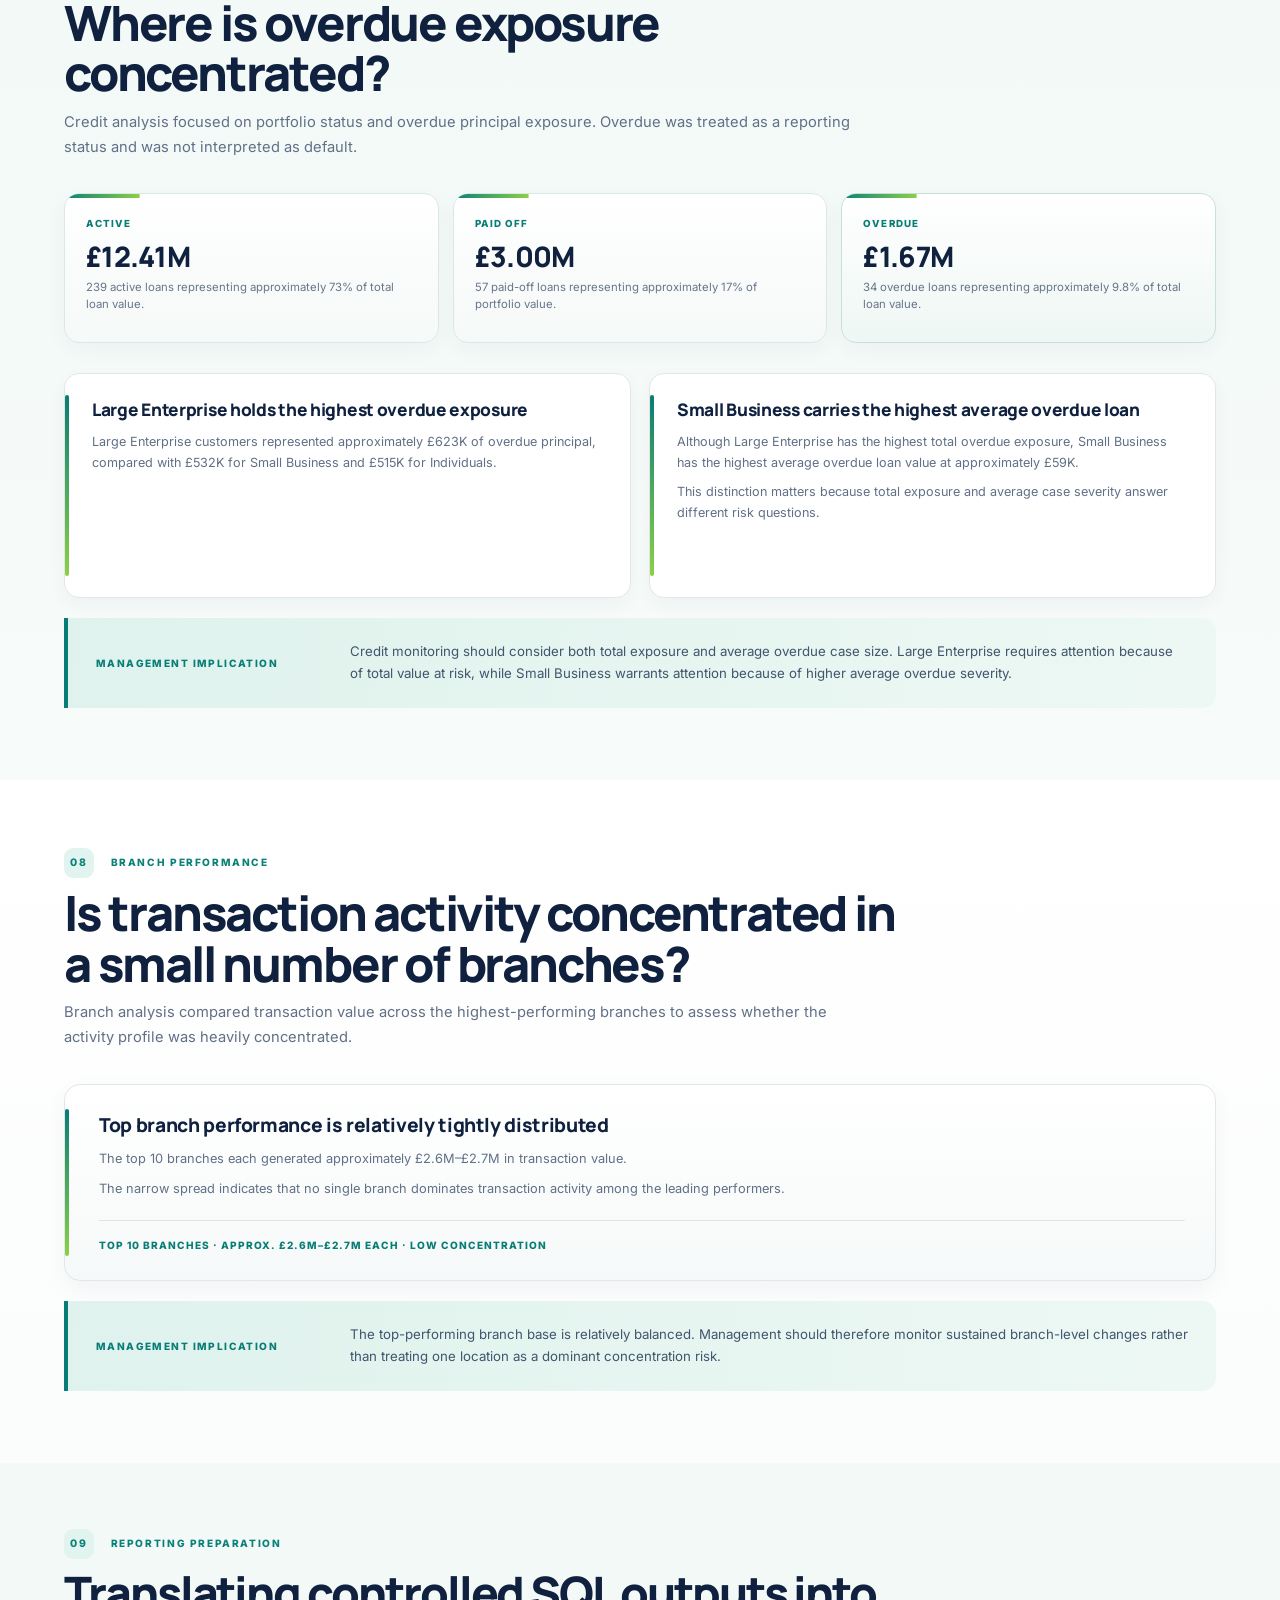
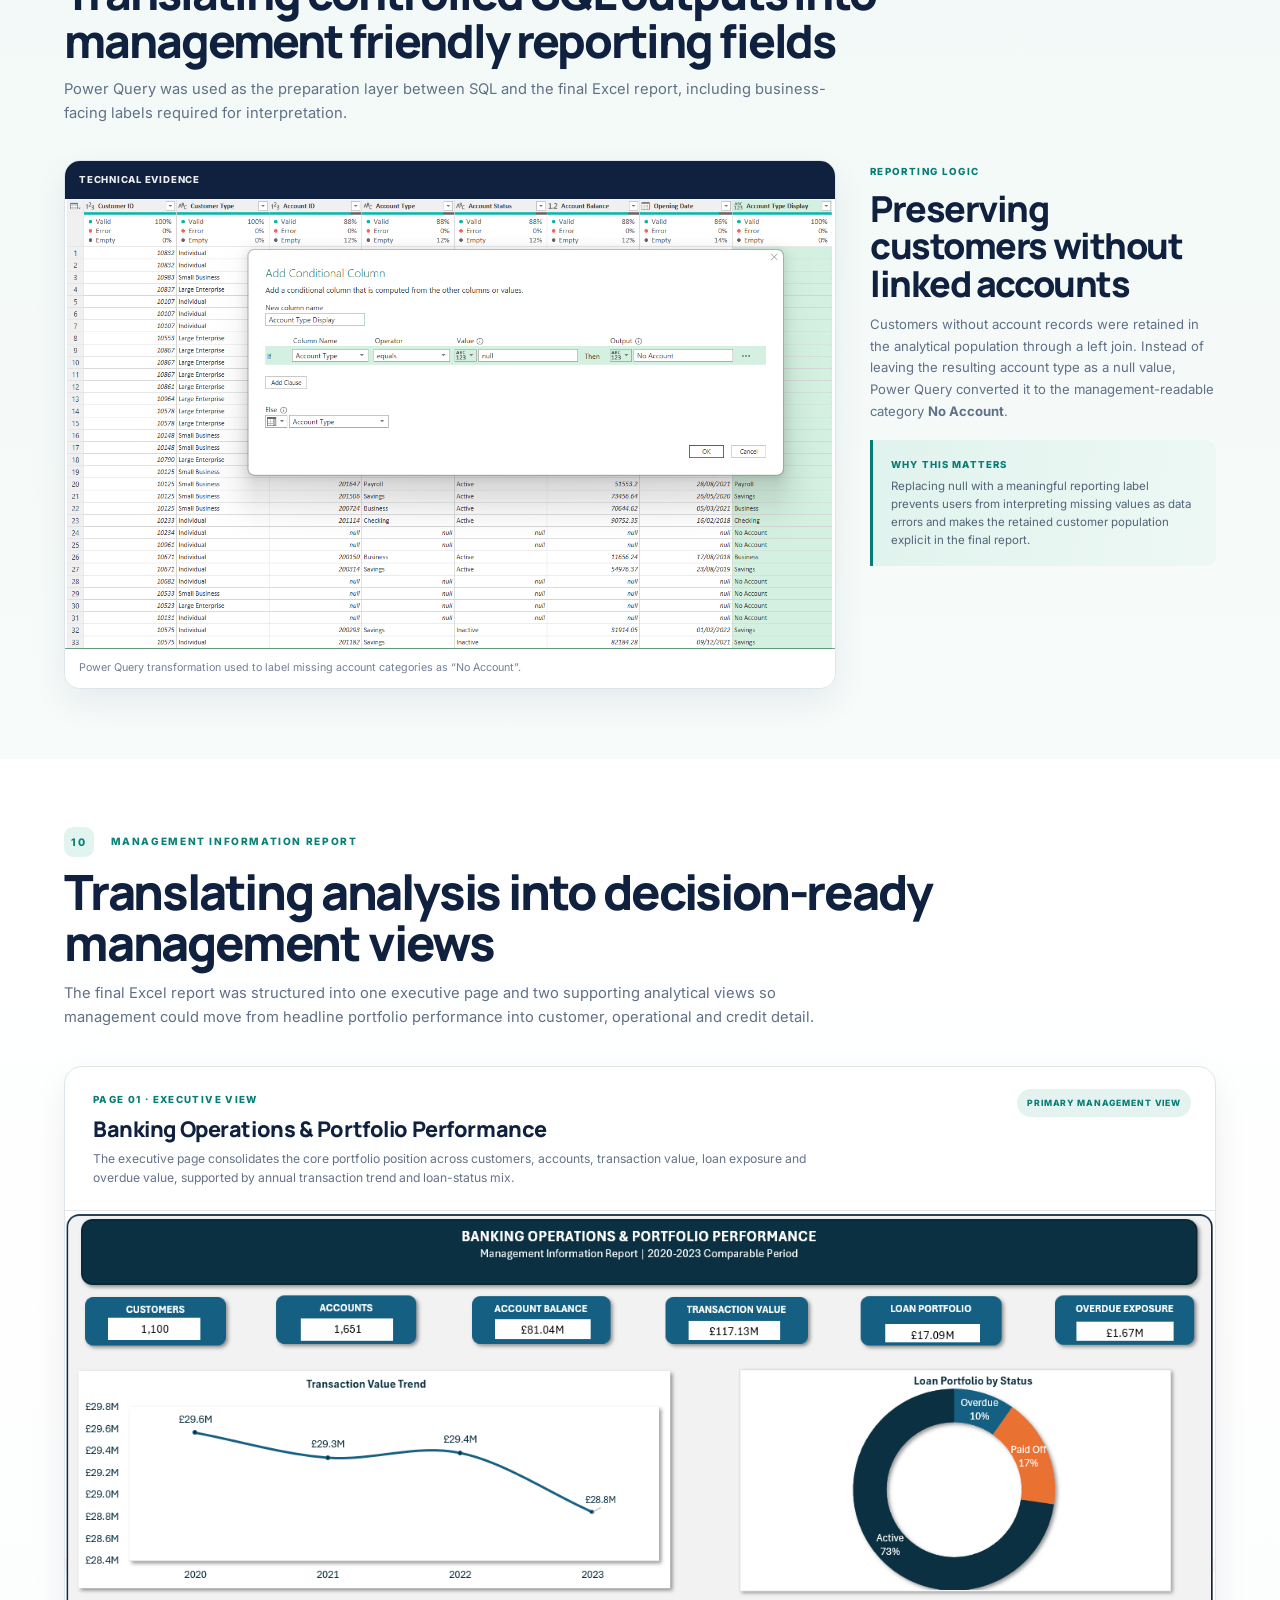
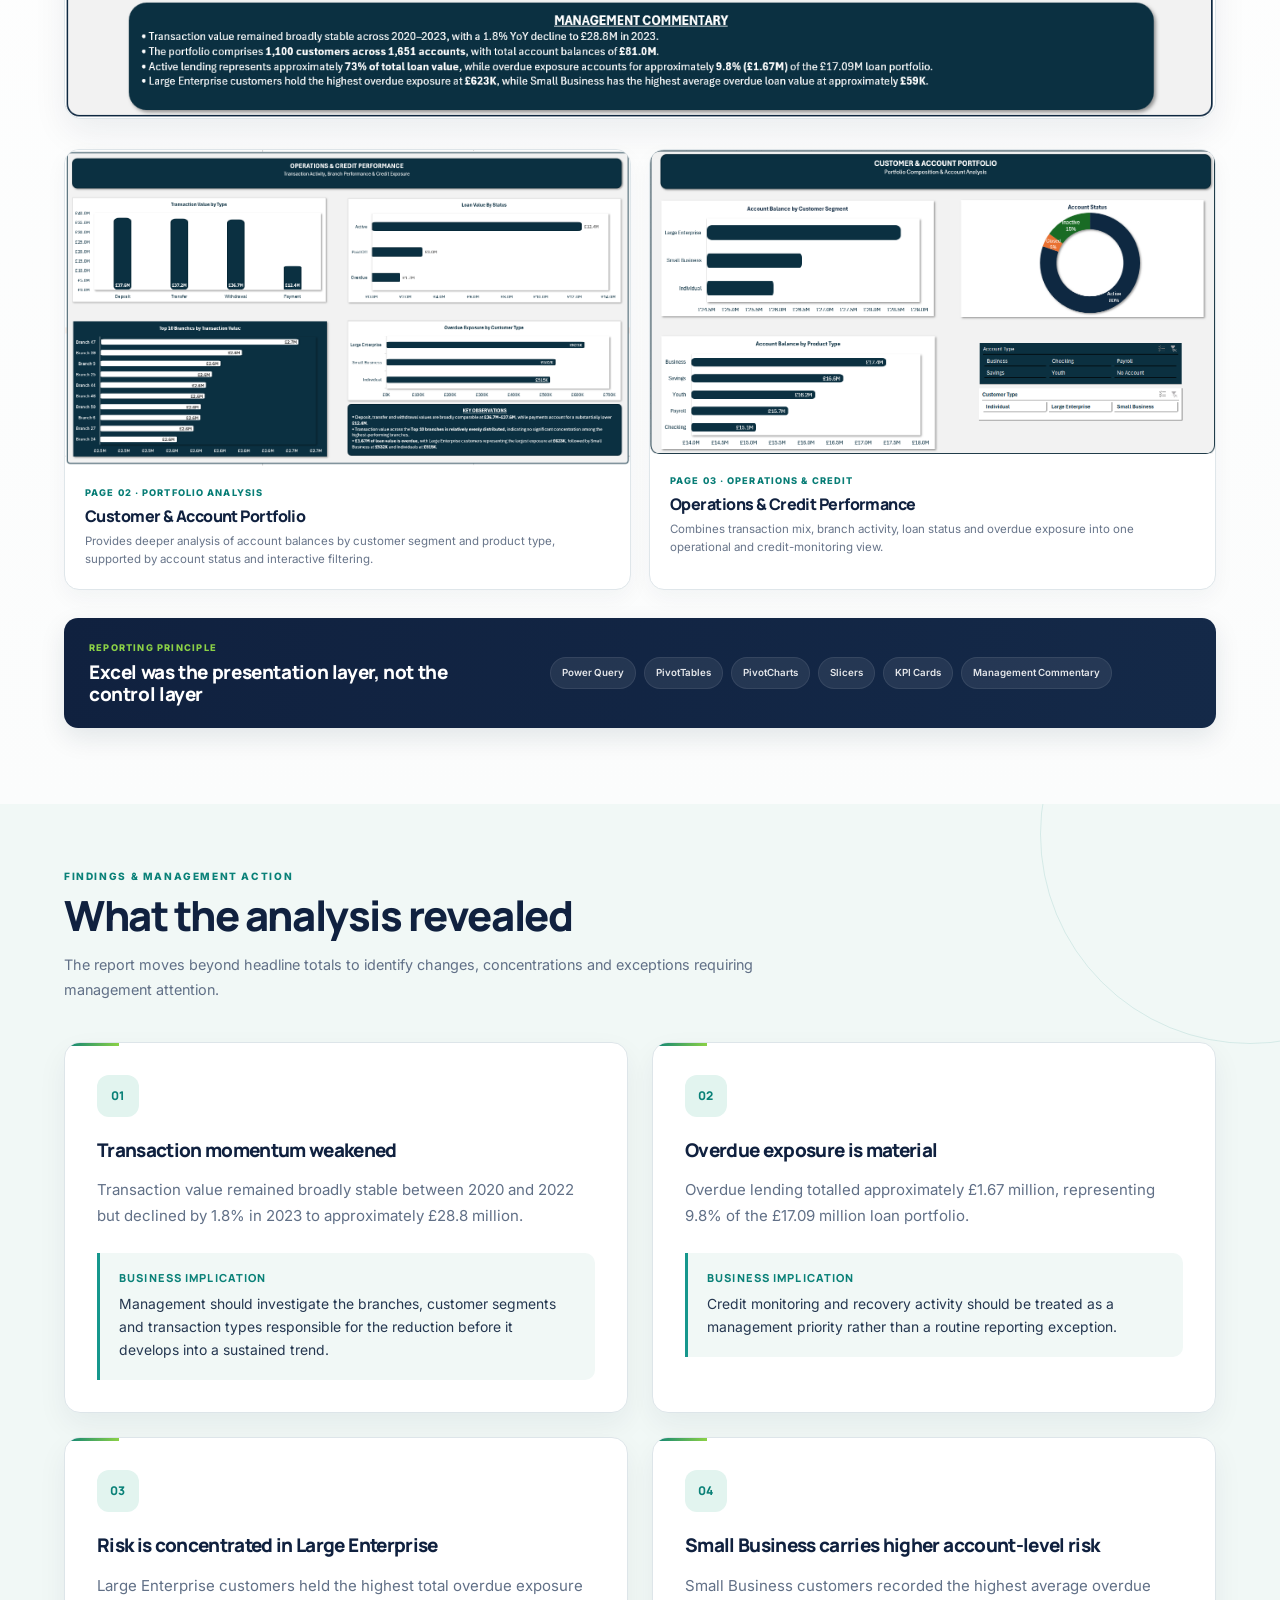
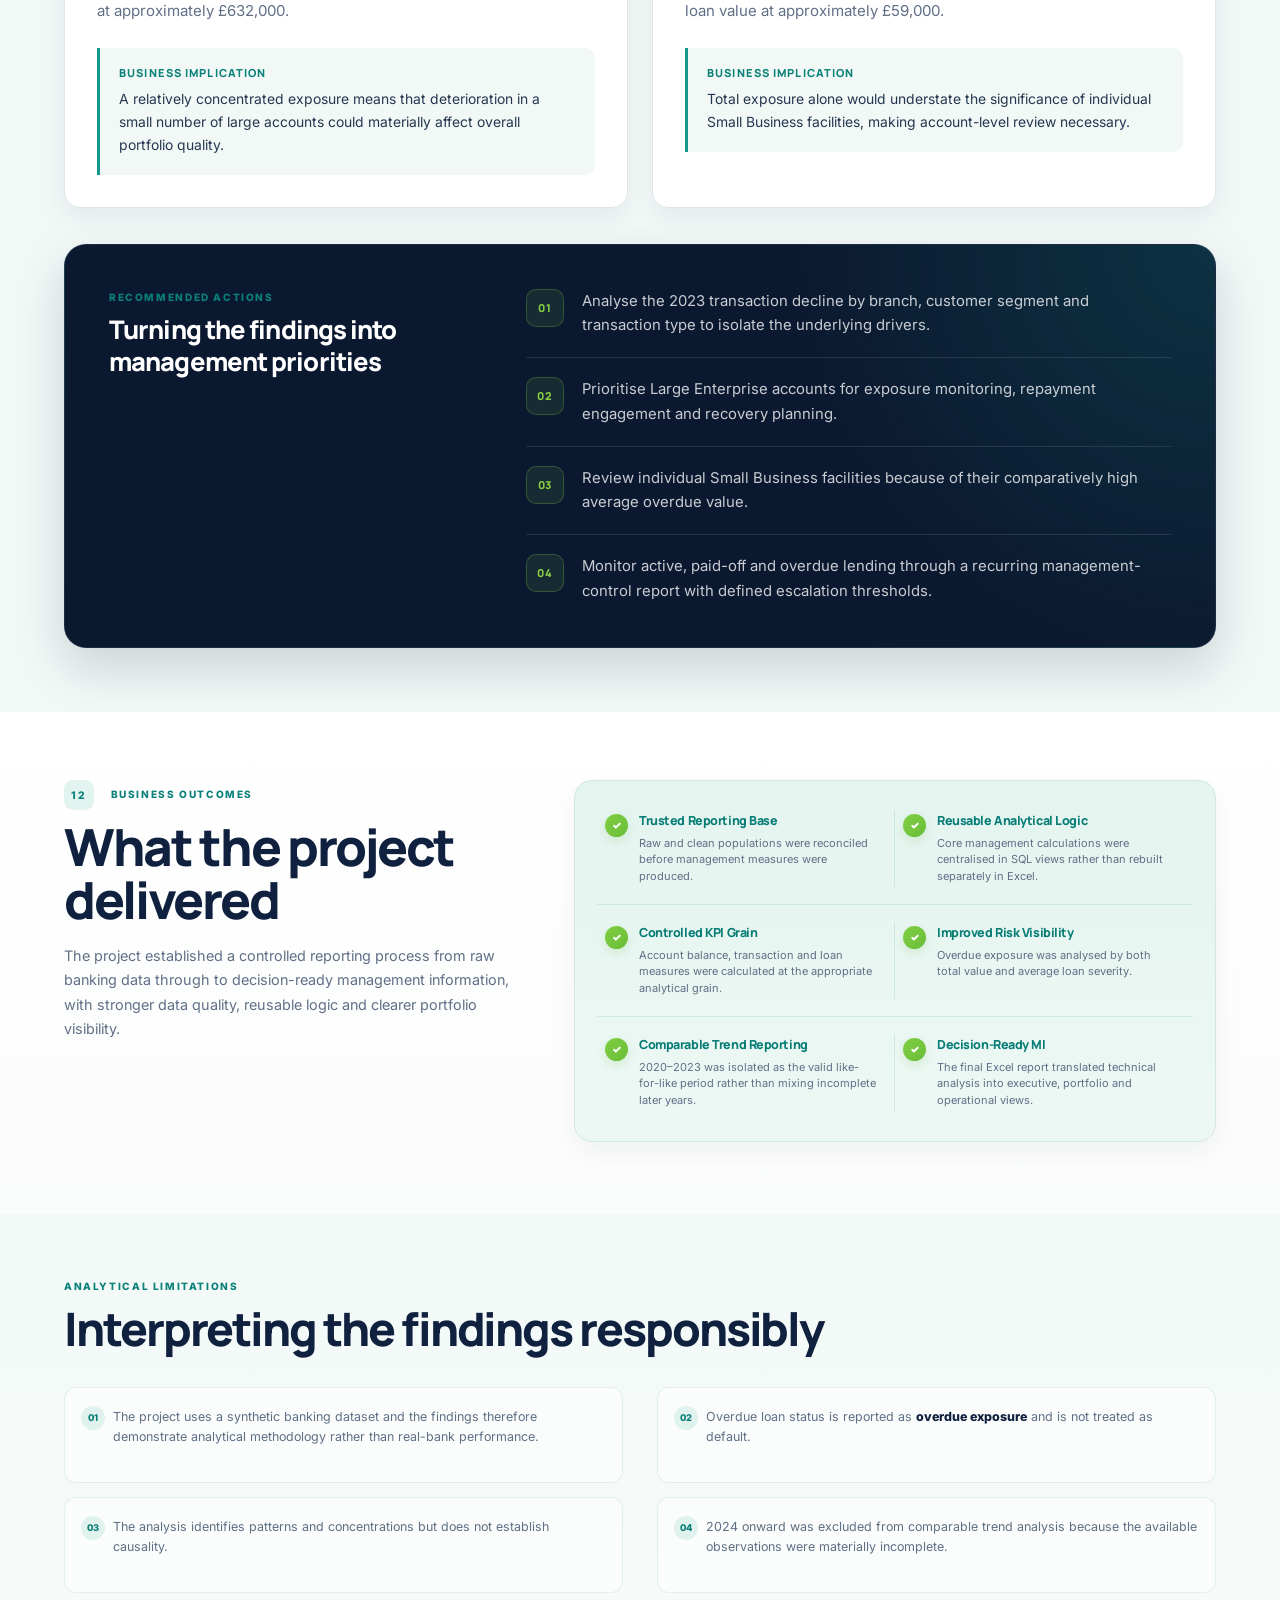
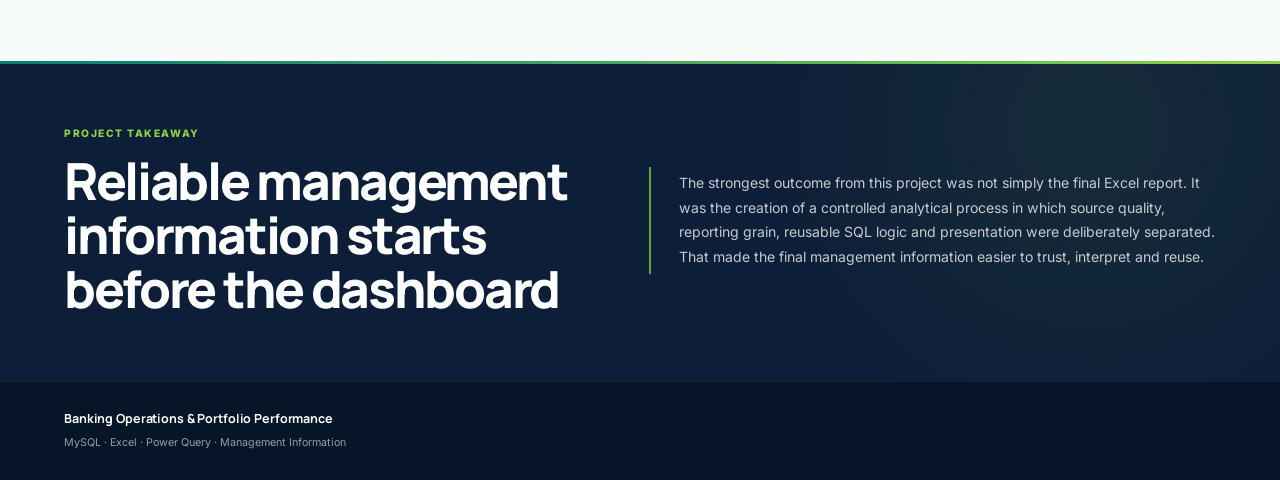
==== commit c9c2da64: "Reframe banking case study around data quality and controls" ====
--- a/banking-operations.html
+++ b/banking-operations.html
@@ -3,7 +3,7 @@
 
 <head>
 
-    <title>Banking Operations & Portfolio Performance | Fola Balogun</title>
+    <title>Banking Data Quality & Portfolio Performance | Adefolake (Fola) Balogun</title>
 
     <meta charset="utf-8" />
 
@@ -141,21 +141,20 @@
                     <div class="banking-hero-copy">
 
                         <span class="banking-eyebrow">
-                            BANKING OPERATIONS · MANAGEMENT INFORMATION
+                            BANKING DATA QUALITY · CONTROLS · SYNTHETIC DATASET
                         </span>
 
                         <h1>
-                            Banking Operations &amp;
-                            Portfolio Performance
-                        </h1>
+                Banking Data Quality &amp; Portfolio Performance
+            </h1>
 
                         <p class="banking-hero-lead">
-                            An end-to-end banking analytics project using MySQL,
-                            Excel and Power Query to validate source data,
-                            create a controlled analytical layer and translate
-                            operational, portfolio and credit information into
-                            management-ready insight.
-                        </p>
+                An end-to-end banking data quality and controls case study using
+                a synthetic dataset. MySQL, Excel and Power Query were used to
+                profile and validate source data, resolve duplicates and
+                integrity breaks, reconcile every cleaning decision and publish
+                controlled portfolio and credit reporting.
+            </p>
 
 
                         <div class="banking-hero-meta">
@@ -164,11 +163,11 @@
 
                             <span>Excel</span>
 
-                            <span>Power Query</span>
-
-                            <span>Management Information</span>
-
-                            <span>Portfolio Analysis</span>
+                            <span>Data Profiling</span>
+
+                            <span>Data Quality Rules</span>
+
+                            <span>Reconciliation</span>
 
                         </div>
 
@@ -180,7 +179,7 @@
 
     <img
         src="images/banking-hero.png"
-        alt="Modern banking building representing the Banking Operations and Portfolio Performance project"
+        alt="Modern banking building representing the Banking Data Quality and Portfolio Performance case study"
         class="banking-hero-image"
     />
 
@@ -188,12 +187,12 @@
         <span class="banking-quote-mark">“</span>
 
         <p>
-            Turning complex banking data into clear,
-            reliable insights that support better decisions.
+            Reliable decisions start with data that has been
+            tested, reconciled and owned.
         </p>
 
         <span class="banking-quote-signature">
-            DATA · INSIGHTS · IMPACT
+            QUALITY · CONTROL · TRUST
         </span>
     </div>
 
@@ -220,8 +219,7 @@
                     </span>
 
                     <h2>
-                        Turning fragmented banking data into
-                        controlled management information
+                        Turning fragmented banking data into trusted, controlled information
                     </h2>
 
                     <p>
@@ -2123,4 +2121,4 @@
 
 </body>
 
-</html>+</html>
